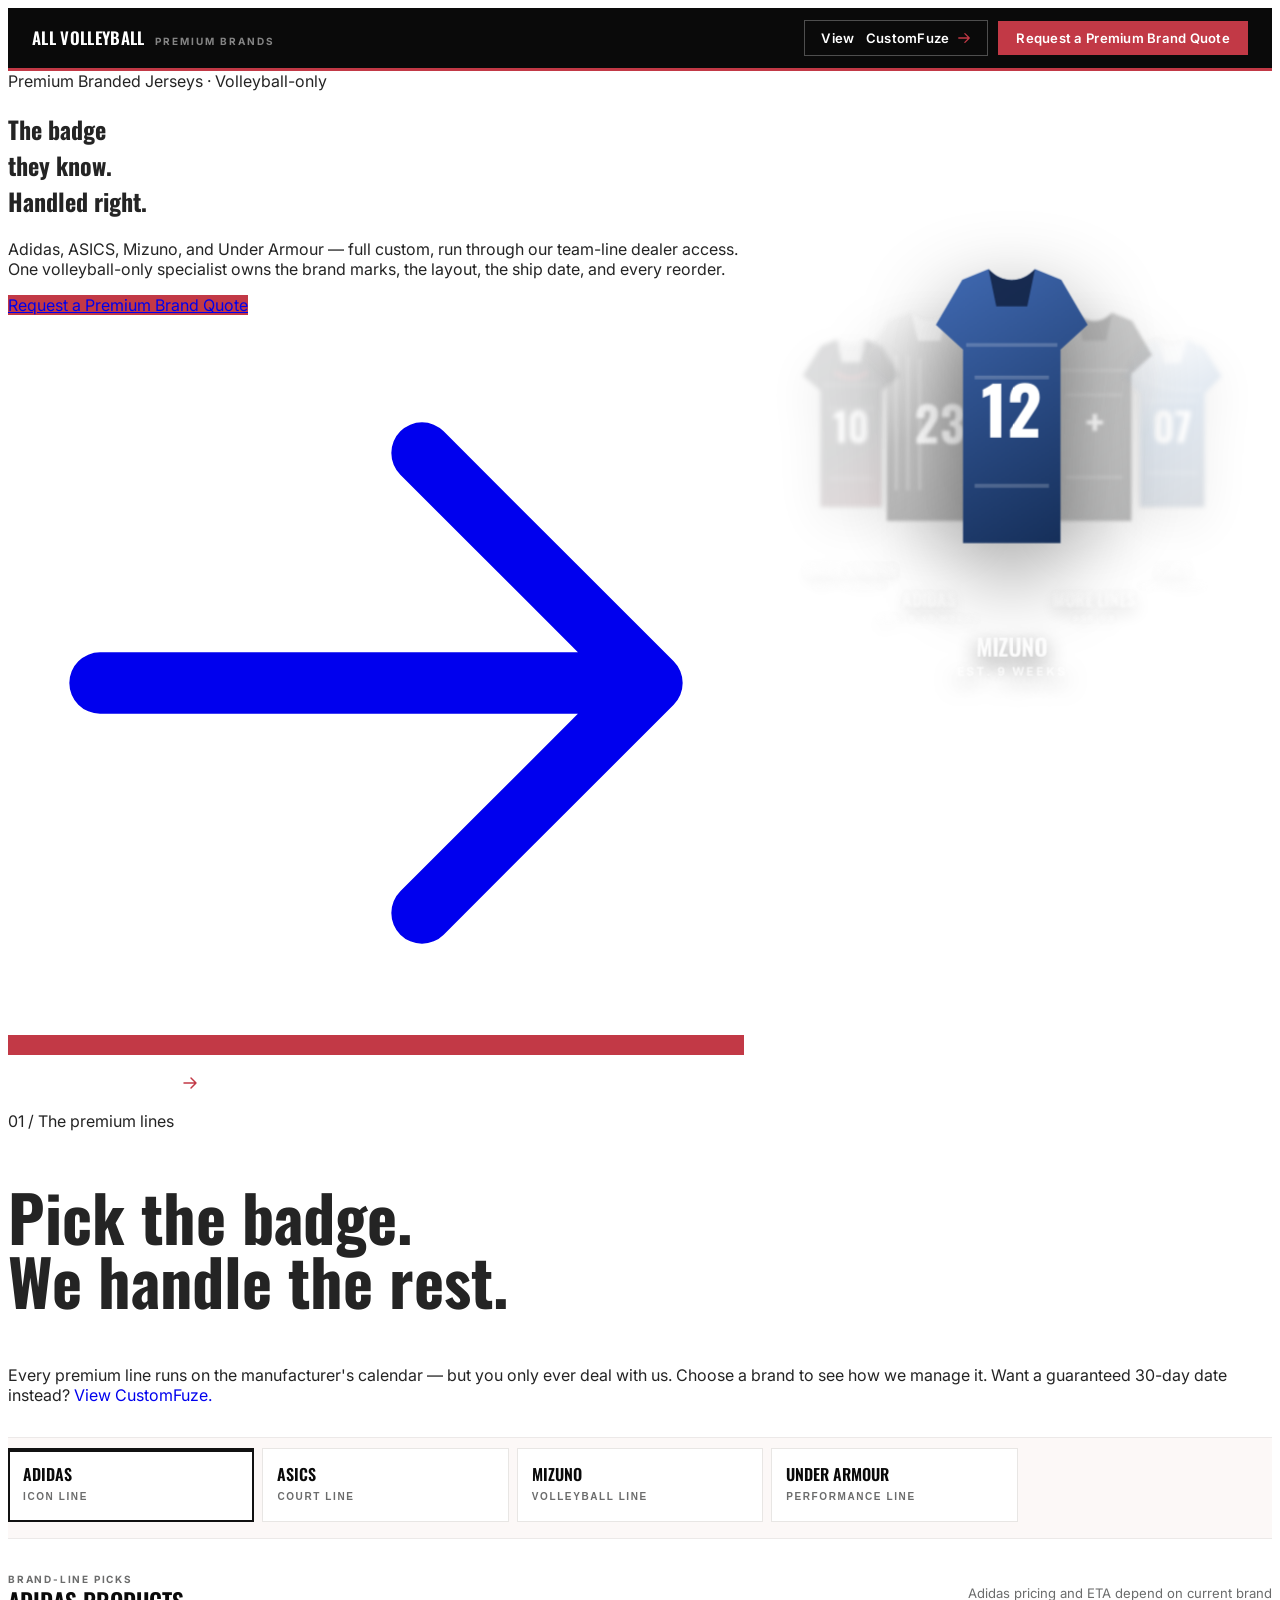
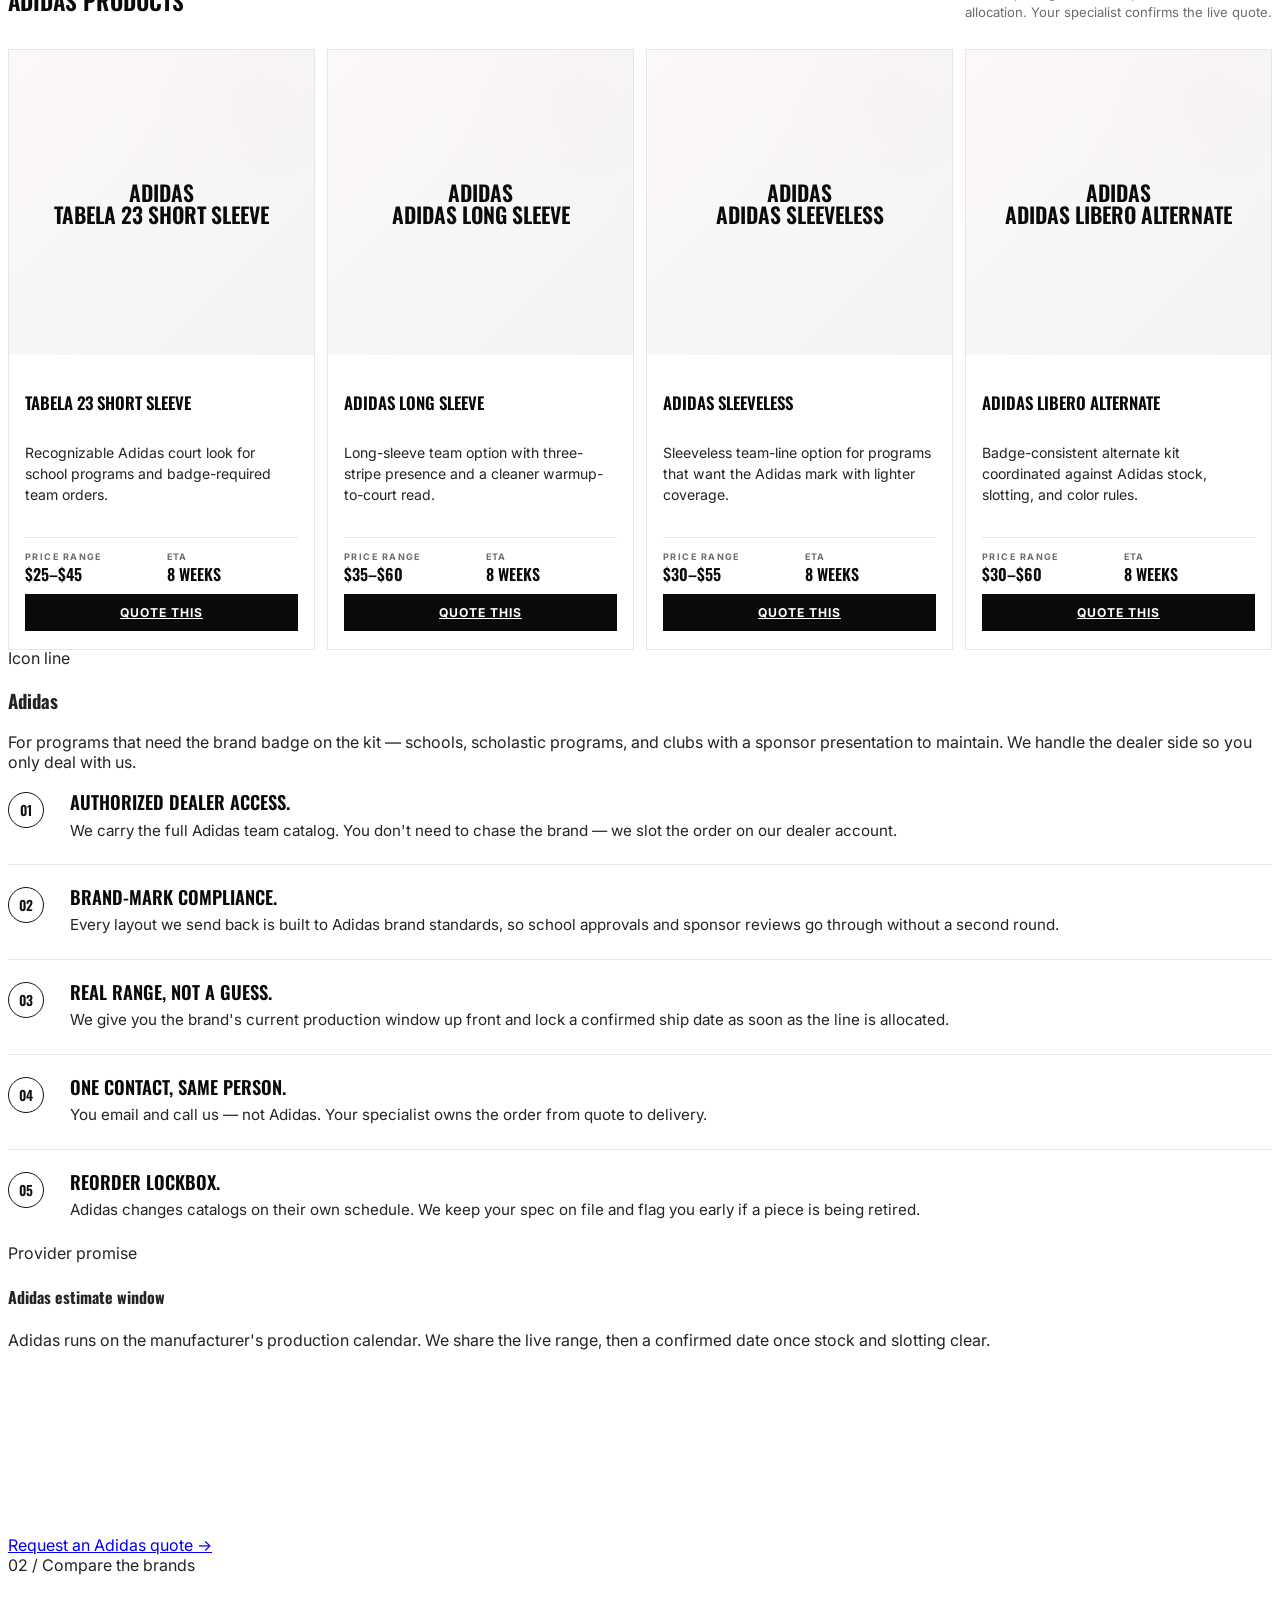
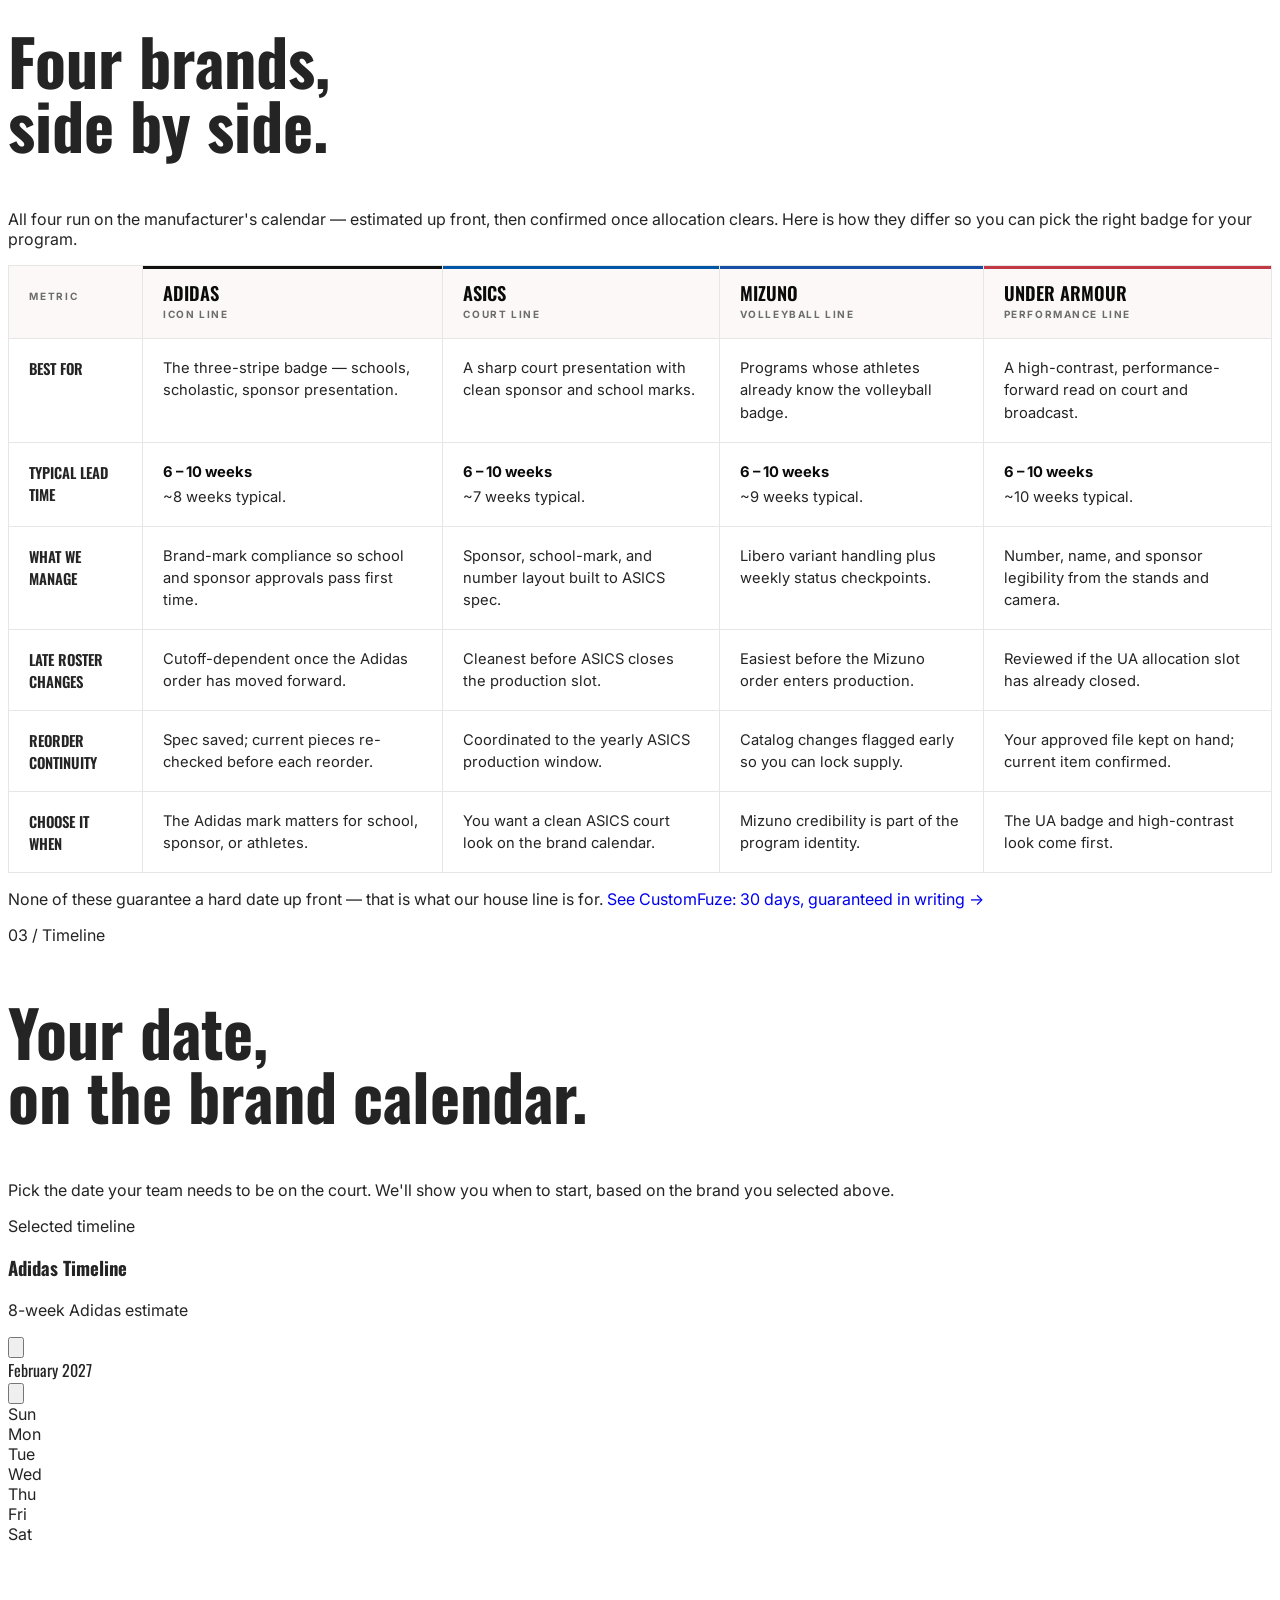
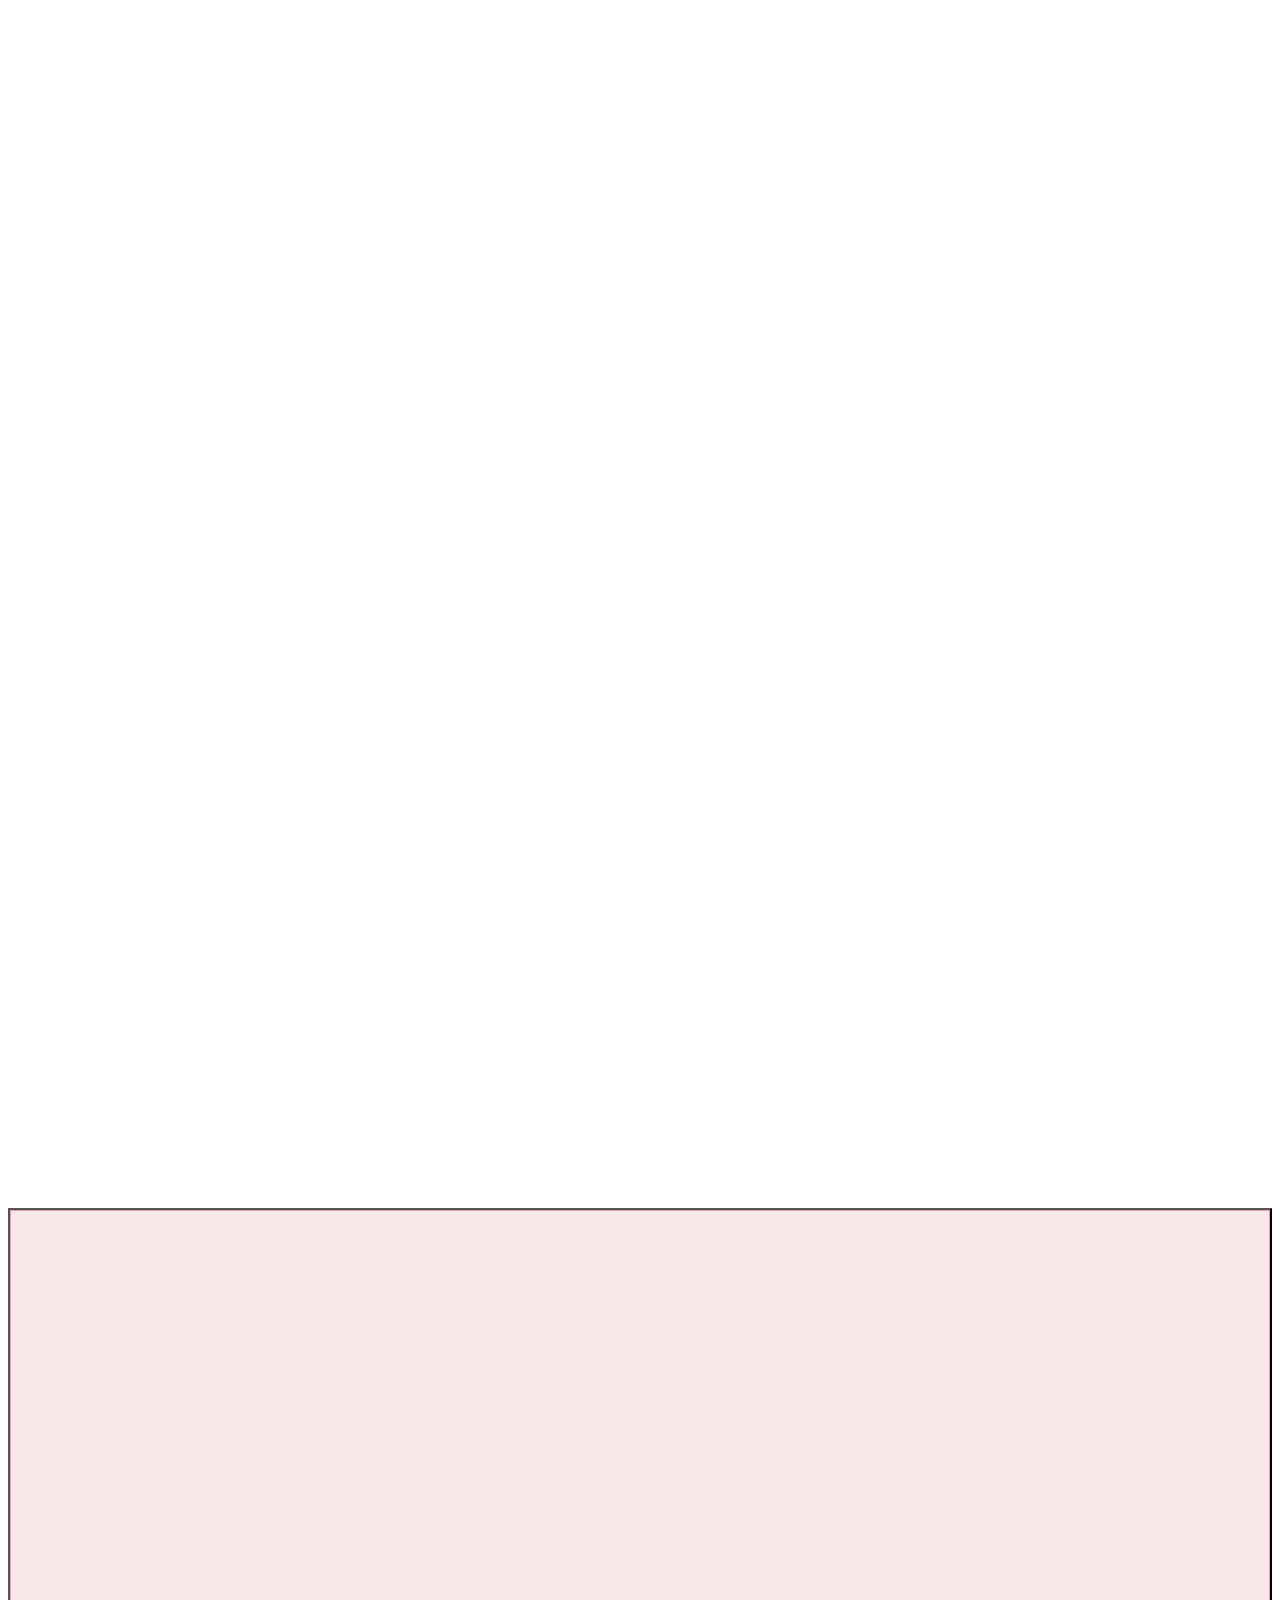
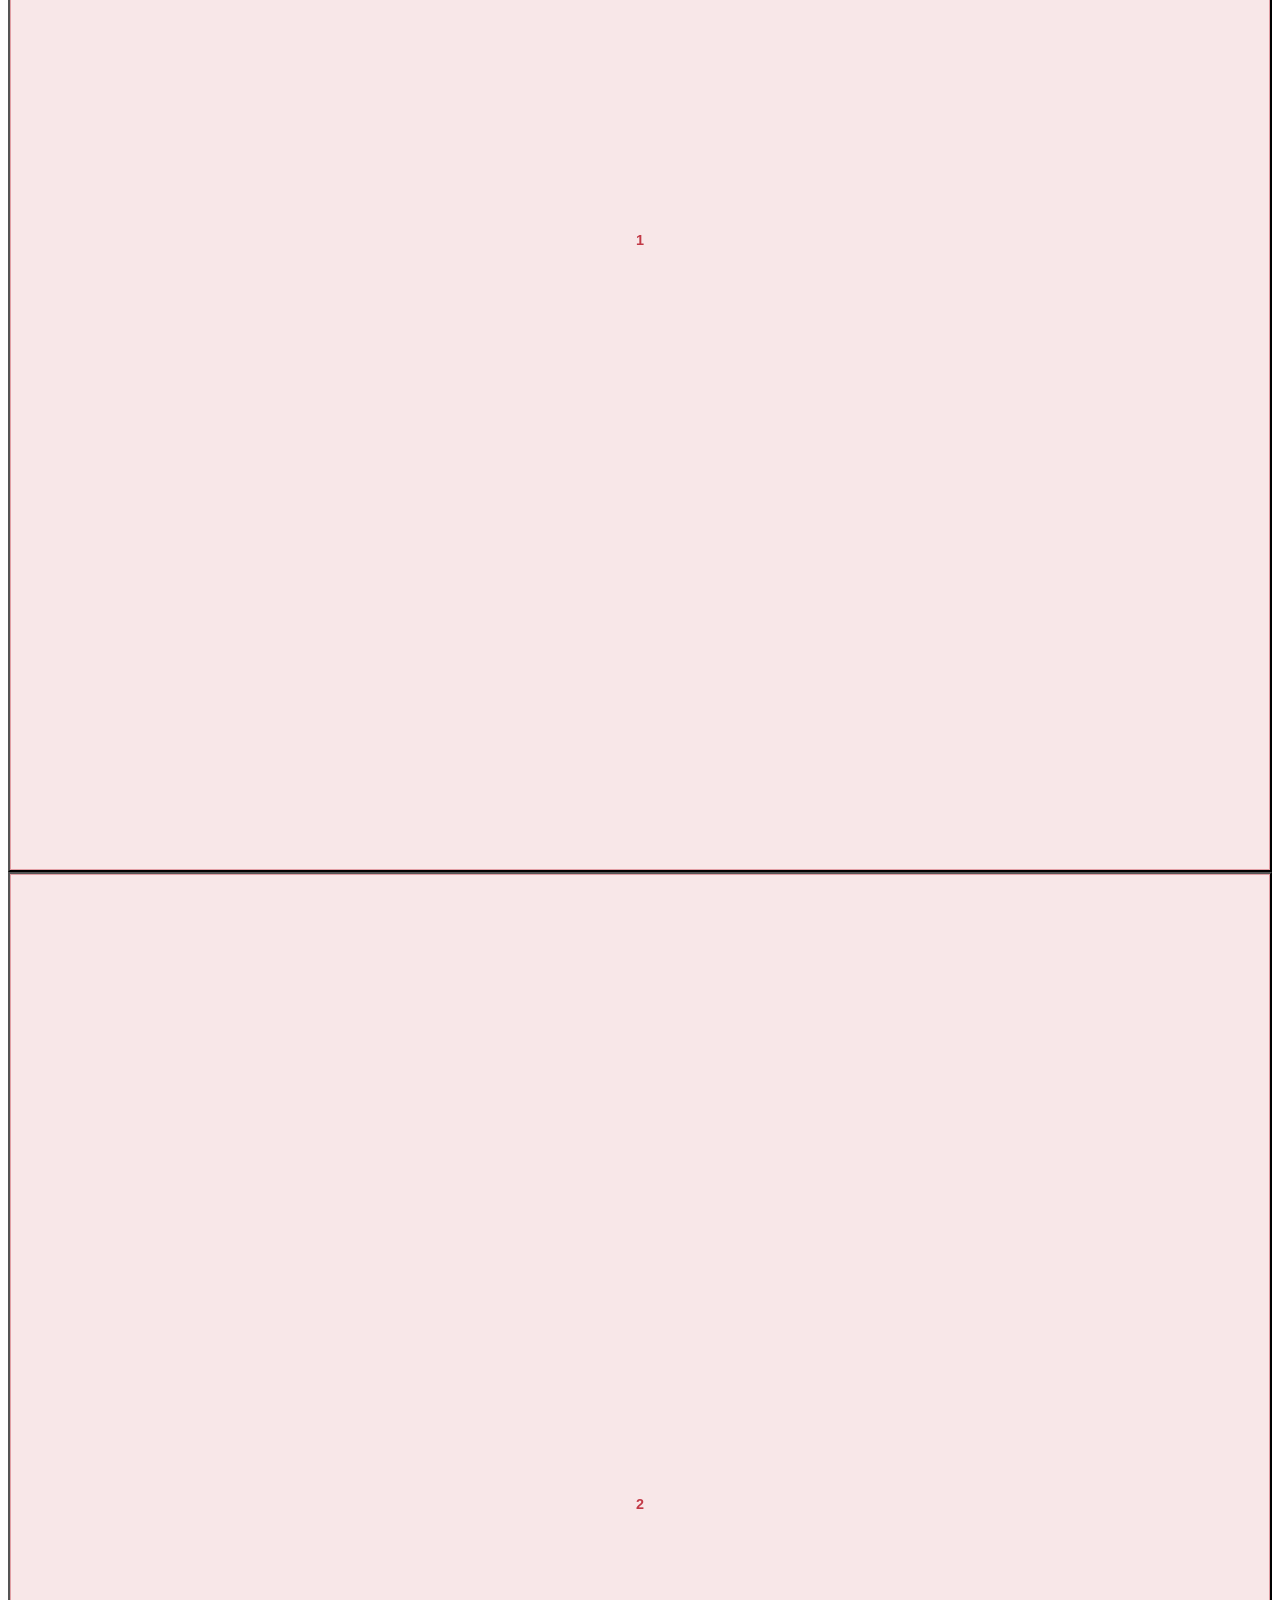
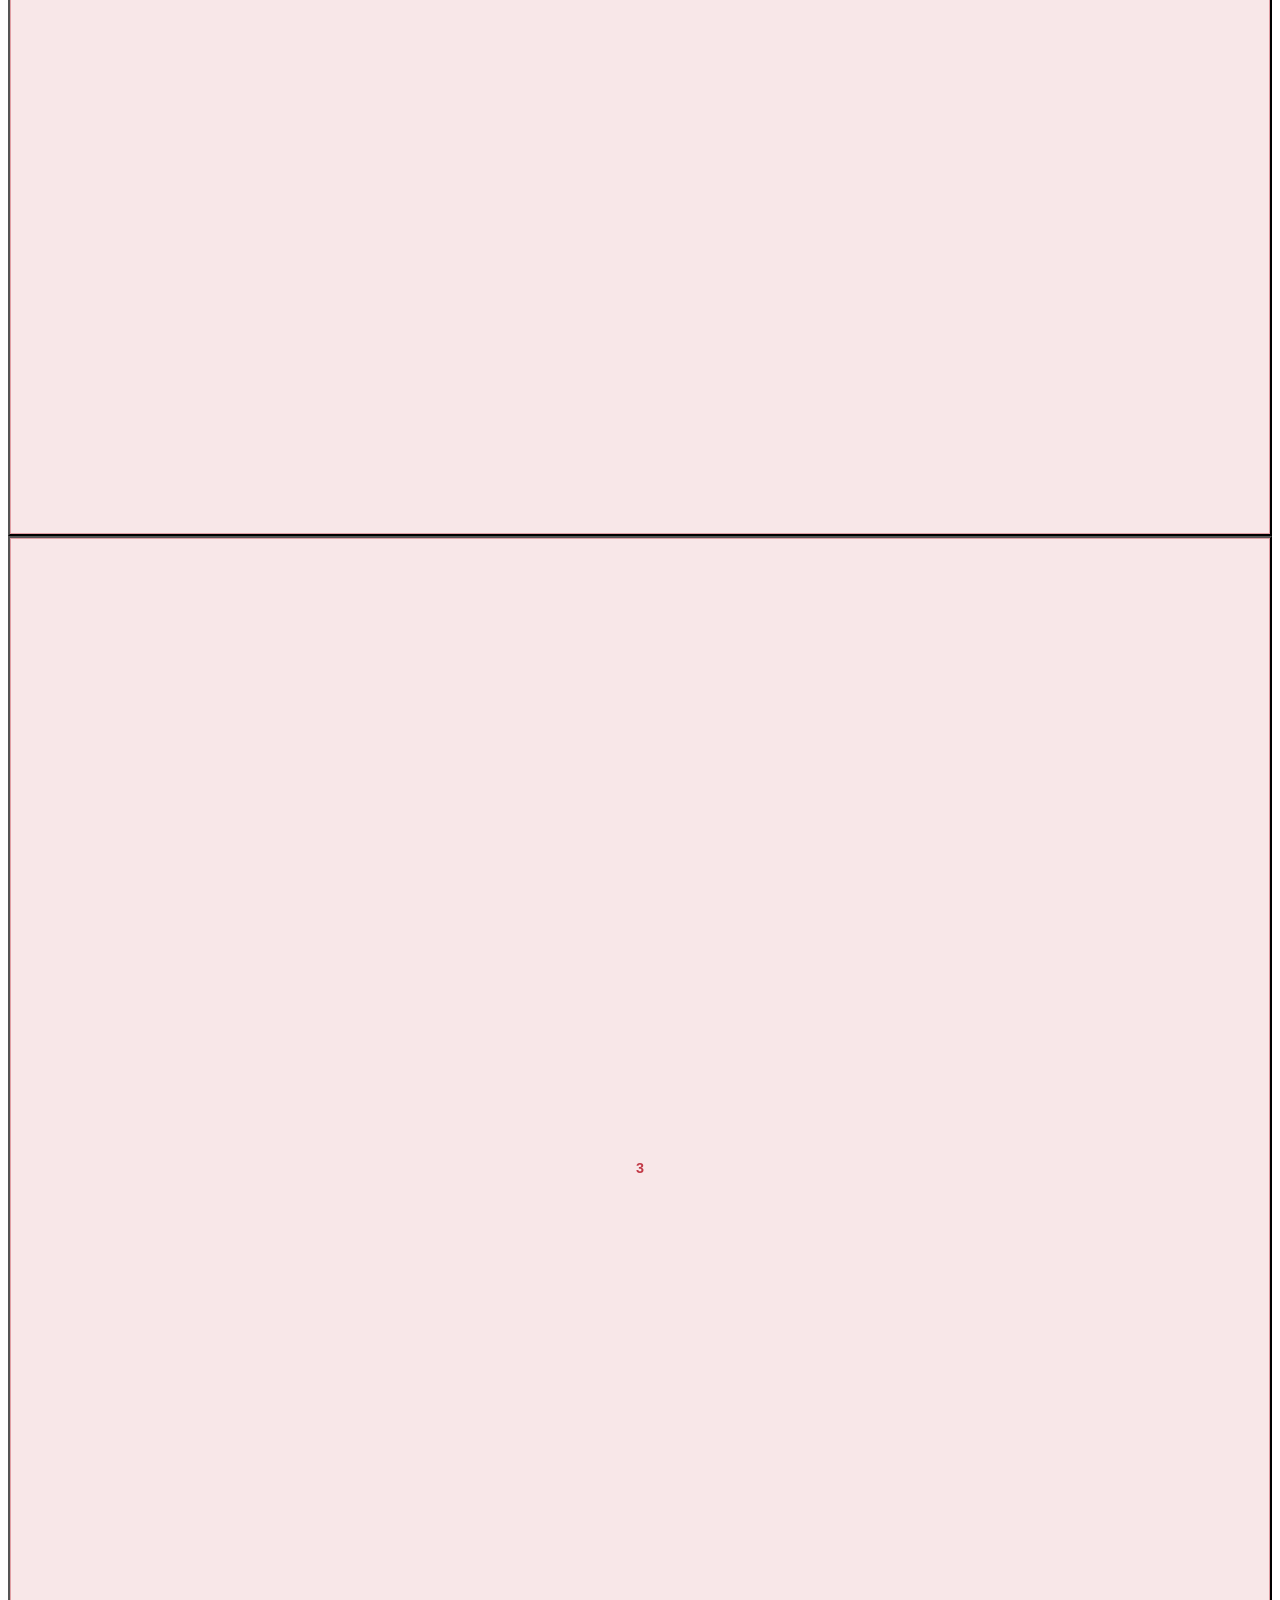
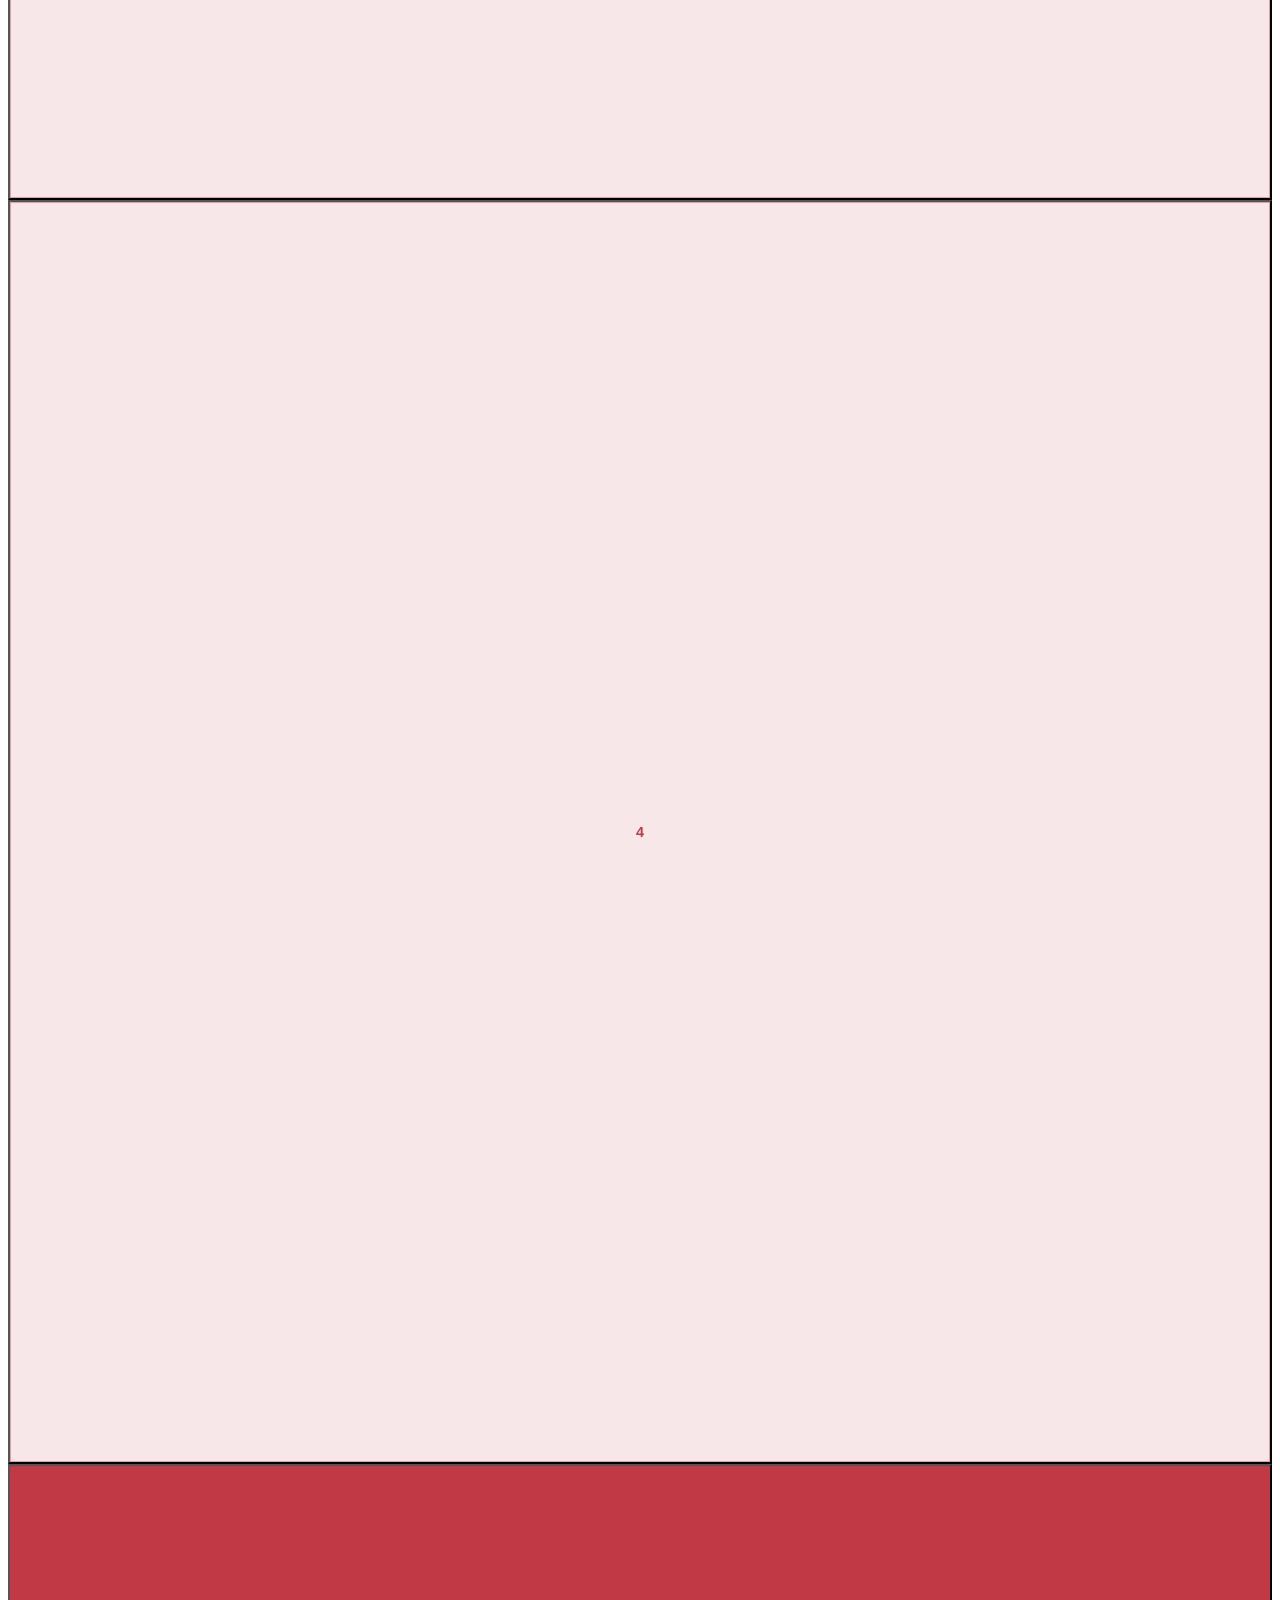
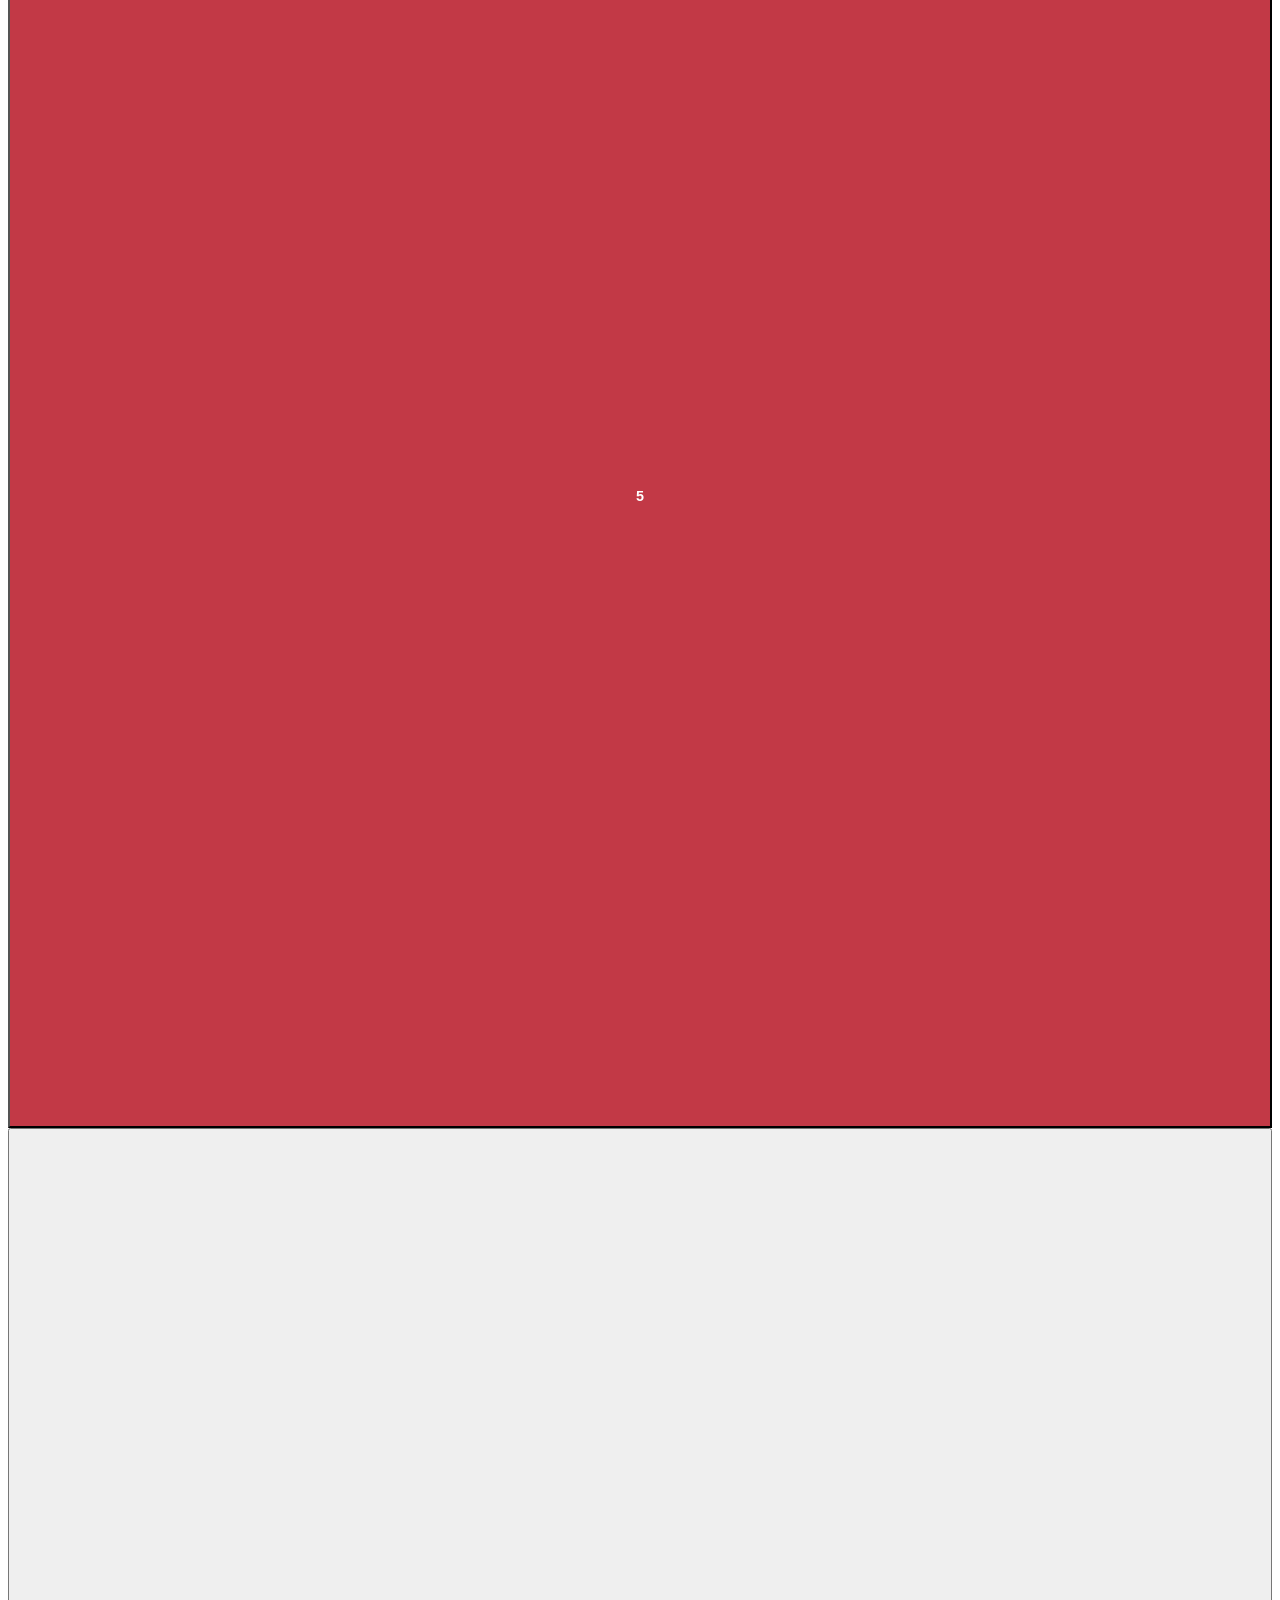
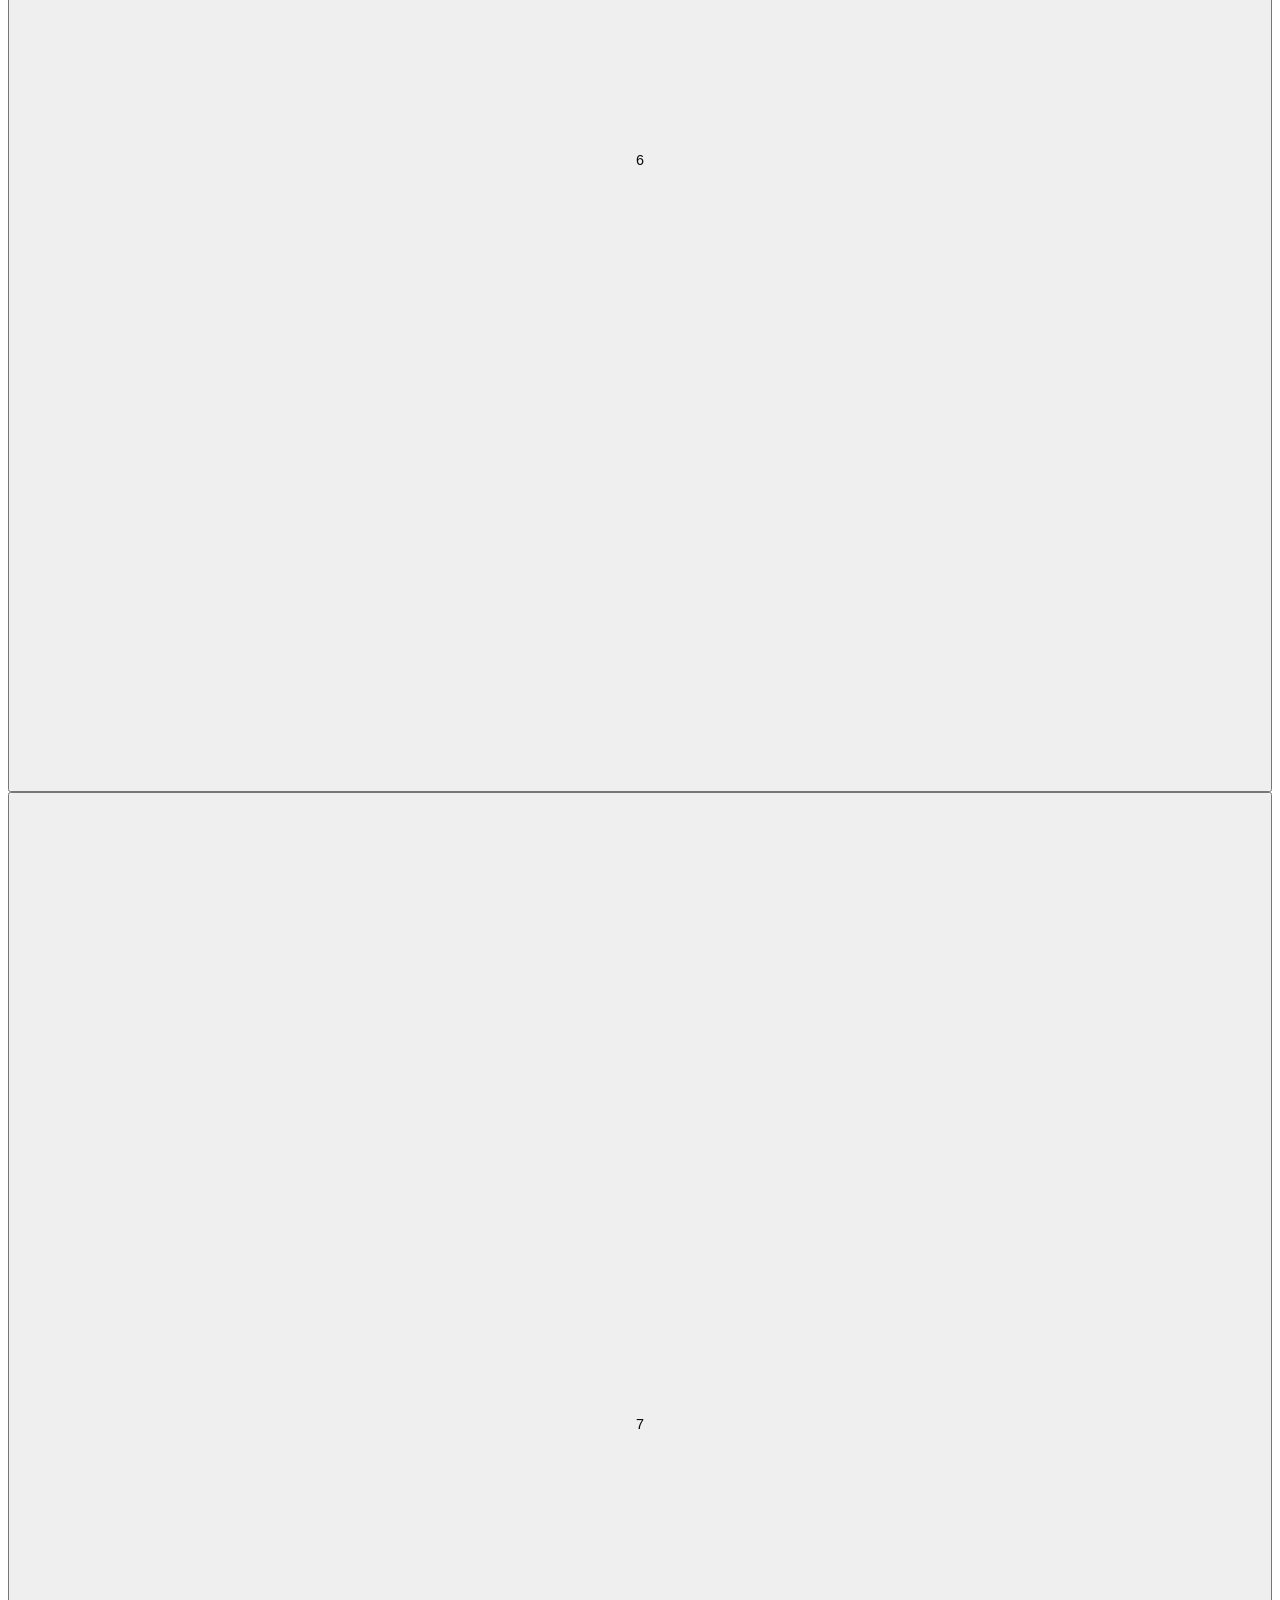
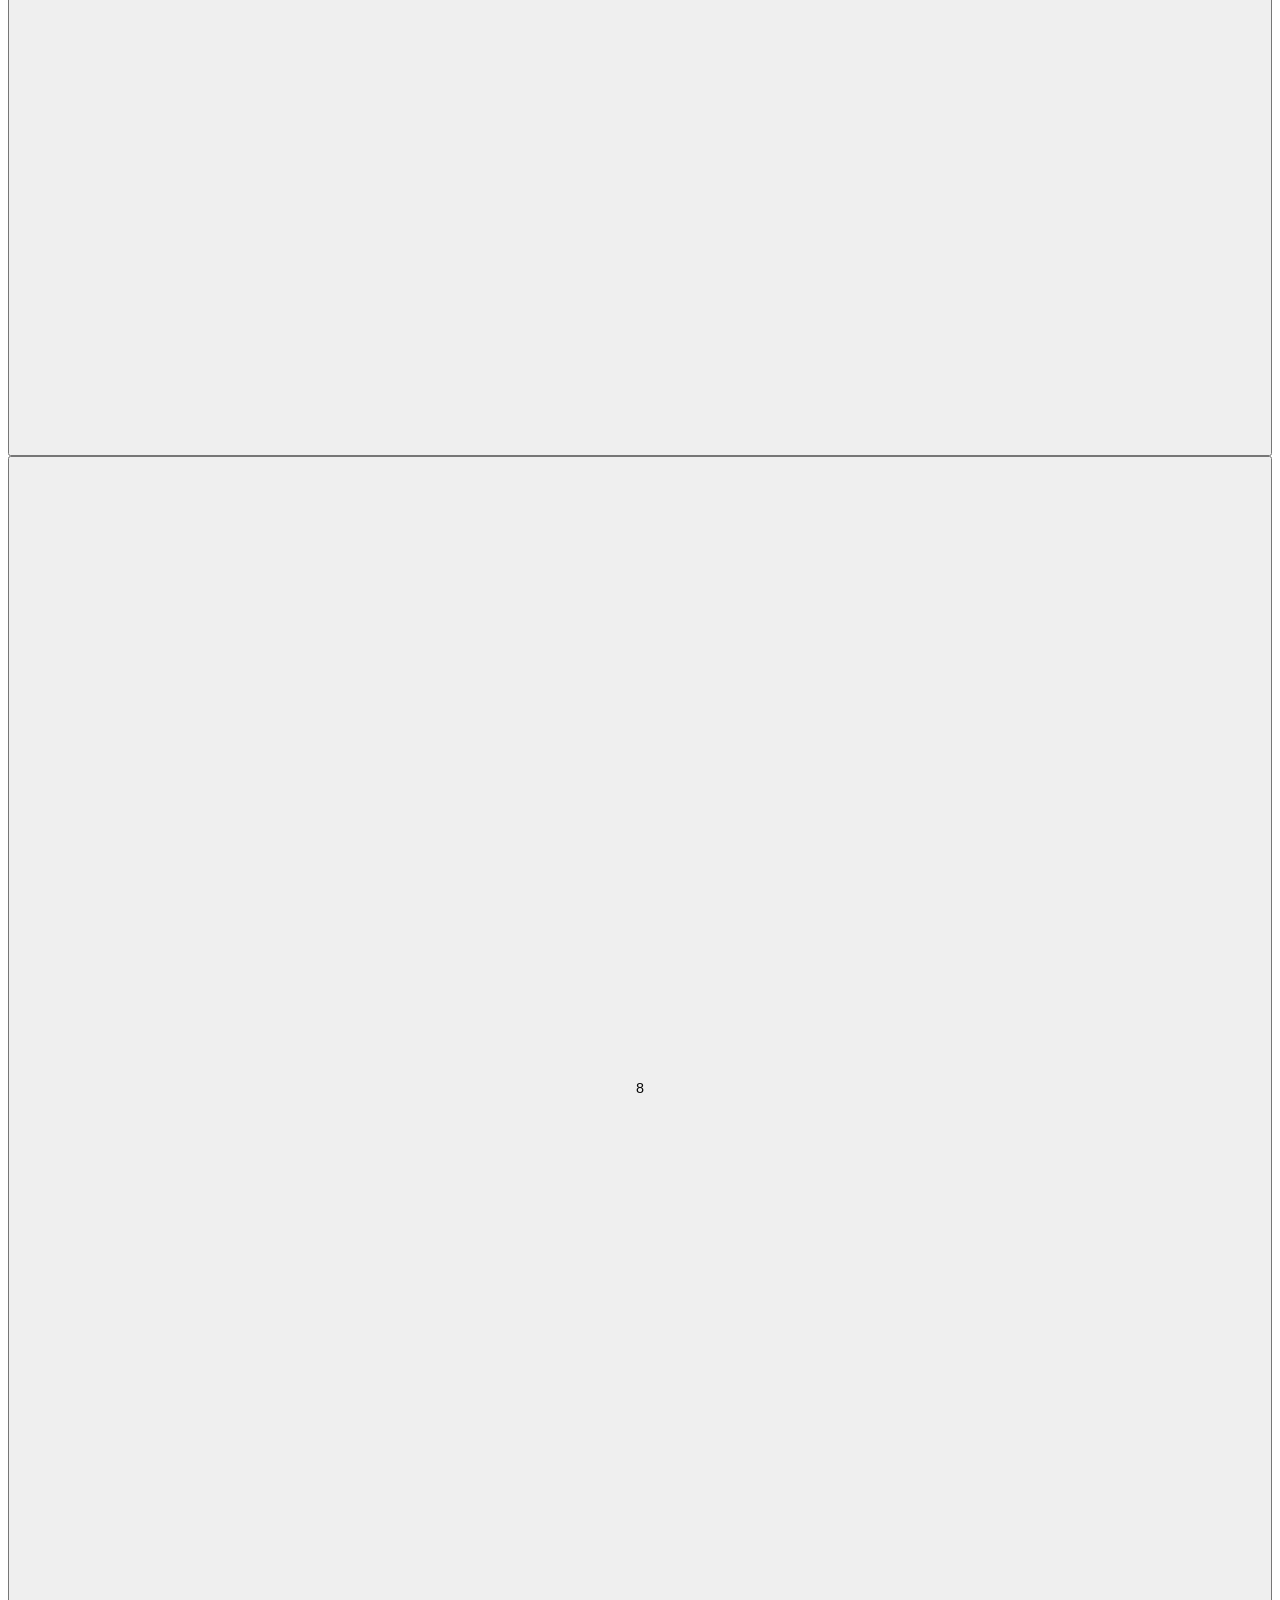
==== premium-brands.html @ 59635412 "Two-page sublimation site: CustomFuze + Premium Brands - index.html: heavy CustomFuze landing (30-da" ====
<!doctype html>
<html lang="en">
<head>
<meta charset="utf-8">
<meta name="viewport" content="width=device-width, initial-scale=1">
<title>Premium Branded Jerseys — Adidas, ASICS, Mizuno, Under Armour | All Volleyball</title>
<meta name="description" content="Full-custom Adidas, ASICS, Mizuno, and Under Armour volleyball jerseys. One volleyball-only specialist handles the dealer side, the layout, and the reorder. Compare the brands side by side.">

<!-- Google Fonts -->
<link rel="preconnect" href="https://fonts.googleapis.com">
<link rel="preconnect" href="https://fonts.gstatic.com" crossorigin>
<link href="https://fonts.googleapis.com/css2?family=Oswald:wght@400;500;600;700&family=Inter:wght@400;500;600&display=swap" rel="stylesheet">

<!-- Tailwind via the official Play CDN. Prototype only; the Shopify port should compile Tailwind from source. -->
<script src="https://cdn.tailwindcss.com"></script>
<script>
  tailwind.config = {
    theme: {
      extend: {
        colors: {
          'avb-black':    '#0A0A0A',
          'avb-body':     '#242424',
          'avb-red':      '#C23946',
          'avb-red-dark': '#A82F3B',
          'avb-offwhite': '#FCF8F7',
          'avb-grey':     '#6B6C6C',
          'avb-divider':  '#E8E6E4',
          'avb-promo':    '#F2F2F2',
        },
        fontFamily: {
          display: ['Oswald', 'sans-serif'],
          body:    ['Inter',  'sans-serif'],
        },
      },
    },
  };
</script>

<link rel="stylesheet" href="assets/styles.css">
</head>
<body class="font-body">

<!-- ====================================================================
     TOP NAV — persistent quote CTA + link to CustomFuze
     ==================================================================== -->
<header class="site-nav">
  <div class="site-nav-inner">
    <a href="index.html" class="site-nav-brand" aria-label="All Volleyball — Premium Brands">
      <span class="site-nav-brand-name">All Volleyball</span>
      <span class="site-nav-brand-tag">Premium Brands</span>
    </a>
    <nav class="site-nav-links">
      <a href="index.html" class="site-nav-switch">
        <span class="site-nav-switch-label-long">View&nbsp;</span>CustomFuze
        <svg fill="none" stroke="currentColor" stroke-width="2.2" viewBox="0 0 24 24"><path stroke-linecap="round" stroke-linejoin="round" d="M13.5 4.5 21 12m0 0-7.5 7.5M21 12H3"/></svg>
      </a>
      <a href="mailto:team@allvolleyball.com?subject=Premium%20brand%20sublimation%20quote" class="site-nav-cta">
        Request a Premium Brand Quote
      </a>
    </nav>
  </div>
</header>

<!-- ====================================================================
     SECTION 1. HERO
     ==================================================================== -->
<section class="relative w-full h-[100svh] max-h-[680px] md:h-[540px] md:max-h-none xl:h-[580px] bg-avb-black overflow-hidden hero-fade">
  <div class="absolute inset-0" style="
       background:
         radial-gradient(ellipse 75% 55% at 22% 12%, rgba(23,78,166,0.5) 0%, rgba(23,78,166,0) 60%),
         radial-gradient(ellipse 65% 50% at 82% 88%, rgba(80,16,24,0.7) 0%, rgba(80,16,24,0) 65%),
         radial-gradient(ellipse 55% 40% at 50% 50%, rgba(10,12,20,0.6) 0%, rgba(10,12,20,0) 70%),
         linear-gradient(155deg, #050608 0%, #0b1424 48%, #0A0A0A 100%);"></div>
  <div class="absolute inset-0 opacity-[0.07] mix-blend-overlay pointer-events-none" style="
       background-image: url('data:image/svg+xml;utf8,<svg xmlns=%22http://www.w3.org/2000/svg%22 width=%22220%22 height=%22220%22><filter id=%22n%22><feTurbulence type=%22fractalNoise%22 baseFrequency=%220.9%22 numOctaves=%222%22 stitchTiles=%22stitch%22/><feColorMatrix values=%220 0 0 0 0  0 0 0 0 0  0 0 0 0 0  0 0 0 0.6 0%22/></filter><rect width=%22100%25%22 height=%22100%25%22 filter=%22url(%23n)%22/></svg>');"></div>
  <div class="absolute inset-0 bg-gradient-to-t from-black/80 via-black/25 to-black/10"></div>

  <div class="hero-shell relative h-full max-w-[1440px] mx-auto px-6 lg:px-12 flex flex-col justify-center py-10 md:py-12">
    <div class="hero-copy max-w-3xl">
      <div class="text-[0.7rem] uppercase tracking-[0.3em] text-avb-red font-semibold mb-4 md:mb-5">Premium Branded Jerseys · Volleyball-only</div>
      <h1 class="font-display font-semibold text-white uppercase leading-[0.95] display-tight text-[2.2rem] sm:text-[2.8rem] md:text-[3.6rem] lg:text-[4.4rem]">
        The badge<br>they know.<br>Handled right.
      </h1>
      <p class="mt-5 text-white/85 text-[1rem] md:text-[1.15rem] max-w-xl leading-relaxed">
        Adidas, ASICS, Mizuno, and Under Armour — full custom, run through our team-line dealer access. One volleyball-only specialist owns the brand marks, the layout, the ship date, and every reorder.
      </p>
      <div class="hero-actions mt-7 flex flex-col sm:flex-row gap-3">
        <a href="mailto:team@allvolleyball.com?subject=Premium%20brand%20sublimation%20quote" class="group inline-flex items-center justify-center gap-2 btn-red text-white font-medium px-6 py-3.5 text-[1rem]">
          Request a Premium Brand Quote
          <svg class="w-4 h-4 transition-transform group-hover:translate-x-0.5" fill="none" stroke="currentColor" stroke-width="2" viewBox="0 0 24 24"><path stroke-linecap="round" stroke-linejoin="round" d="M13.5 4.5 21 12m0 0-7.5 7.5M21 12H3"/></svg>
        </a>
        <a href="index.html" class="hero-cta-secondary">
          View CustomFuze
          <svg fill="none" stroke="currentColor" stroke-width="2.2" viewBox="0 0 24 24"><path stroke-linecap="round" stroke-linejoin="round" d="M13.5 4.5 21 12m0 0-7.5 7.5M21 12H3"/></svg>
        </a>
      </div>
    </div>

    <!-- Premium brand jersey carousel -->
    <div class="hero-jersey-slider" id="hero-jersey-slider" role="img" aria-label="Premium brand jersey preview carousel" tabindex="0">
      <div class="hero-jersey-stage">
        <figure class="hero-jersey-slide" data-slot="-2">
          <svg class="hero-jersey-placeholder" viewBox="0 0 320 430" aria-hidden="true" focusable="false">
            <defs>
              <linearGradient id="pb-asics" x1="58" y1="38" x2="262" y2="388" gradientUnits="userSpaceOnUse">
                <stop offset="0" stop-color="#f4f8ff"/><stop offset=".44" stop-color="#2f6eb3"/><stop offset="1" stop-color="#102b50"/>
              </linearGradient>
            </defs>
            <path d="M94 36 130 20c17 18 43 18 60 0l36 16 38 62-36 36v240H92V134L56 98 94 36Z" fill="url(#pb-asics)"/>
            <path d="M130 20c17 18 43 18 60 0l-12 50h-36L130 20Z" fill="#fff" opacity=".82"/>
            <path d="M96 100c34 22 75 31 128 26M106 150h108M106 302h108" stroke="#fff" stroke-width="5" opacity=".26" fill="none"/>
            <text x="160" y="238" text-anchor="middle" font-family="Oswald, Arial, sans-serif" font-size="84" font-weight="700" fill="#fff">07</text>
          </svg>
          <figcaption class="hero-jersey-caption"><span class="hero-jersey-title">ASICS</span><span class="hero-jersey-desc">Est. 7 Weeks</span></figcaption>
        </figure>
        <figure class="hero-jersey-slide" data-slot="-1">
          <svg class="hero-jersey-placeholder" viewBox="0 0 320 430" aria-hidden="true" focusable="false">
            <defs>
              <linearGradient id="pb-ua" x1="58" y1="40" x2="264" y2="390" gradientUnits="userSpaceOnUse">
                <stop offset="0" stop-color="#31353b"/><stop offset=".55" stop-color="#16191d"/><stop offset="1" stop-color="#67131e"/>
              </linearGradient>
            </defs>
            <path d="M96 34 130 20c17 19 43 19 60 0l34 14 38 62-37 32v246H95V128L58 96 96 34Z" fill="url(#pb-ua)"/>
            <path d="M130 20c17 19 43 19 60 0l-10 48h-40L130 20Z" fill="#fff" opacity=".78"/>
            <path d="M100 116h120M112 166h96M112 314h96" stroke="#fff" stroke-width="5" opacity=".2"/>
            <path d="M126 88c18 18 50 18 68 0" stroke="#c23946" stroke-width="8" opacity=".7" fill="none"/>
            <text x="160" y="238" text-anchor="middle" font-family="Oswald, Arial, sans-serif" font-size="84" font-weight="700" fill="#fff">10</text>
          </svg>
          <figcaption class="hero-jersey-caption"><span class="hero-jersey-title">Under Armour</span><span class="hero-jersey-desc">Est. 10 Weeks</span></figcaption>
        </figure>
        <figure class="hero-jersey-slide" data-slot="0">
          <svg class="hero-jersey-placeholder" viewBox="0 0 320 430" aria-hidden="true" focusable="false">
            <defs>
              <linearGradient id="pb-adidas" x1="48" y1="34" x2="272" y2="390" gradientUnits="userSpaceOnUse">
                <stop offset="0" stop-color="#f3f3f3"/><stop offset=".5" stop-color="#4a4a4a"/><stop offset="1" stop-color="#111"/>
              </linearGradient>
            </defs>
            <path d="M92 34 130 20c17 18 43 18 60 0l38 14 44 64-40 40v236H88V138L48 98 92 34Z" fill="url(#pb-adidas)"/>
            <path d="M130 20c17 18 43 18 60 0l-11 48h-38L130 20Z" fill="#fff" opacity=".84"/>
            <path d="M104 92v230M124 94v228M144 98v224" stroke="#fff" stroke-width="6" opacity=".25"/>
            <text x="178" y="242" text-anchor="middle" font-family="Oswald, Arial, sans-serif" font-size="82" font-weight="700" fill="#fff">23</text>
          </svg>
          <figcaption class="hero-jersey-caption"><span class="hero-jersey-title">Adidas</span><span class="hero-jersey-desc">Est. 6–10 Weeks</span></figcaption>
        </figure>
        <figure class="hero-jersey-slide" data-slot="1">
          <svg class="hero-jersey-placeholder" viewBox="0 0 320 430" aria-hidden="true" focusable="false">
            <defs>
              <linearGradient id="pb-mizuno" x1="58" y1="40" x2="264" y2="390" gradientUnits="userSpaceOnUse">
                <stop offset="0" stop-color="#3f68b0"/><stop offset="1" stop-color="#122a52"/>
              </linearGradient>
            </defs>
            <path d="M96 34 130 20c17 19 43 19 60 0l34 14 34 58-35 32v250H97V124L62 92 96 34Z" fill="url(#pb-mizuno)"/>
            <path d="M130 20c17 19 43 19 60 0l-10 48h-40L130 20Z" fill="#0b1731" opacity=".72"/>
            <path d="M101 118h118M112 160h96M112 300h96" stroke="#fff" stroke-width="5" opacity=".2"/>
            <text x="160" y="238" text-anchor="middle" font-family="Oswald, Arial, sans-serif" font-size="86" font-weight="700" fill="#fff">12</text>
          </svg>
          <figcaption class="hero-jersey-caption"><span class="hero-jersey-title">Mizuno</span><span class="hero-jersey-desc">Est. 9 Weeks</span></figcaption>
        </figure>
        <figure class="hero-jersey-slide" data-slot="2">
          <svg class="hero-jersey-placeholder" viewBox="0 0 320 430" aria-hidden="true" focusable="false">
            <defs>
              <linearGradient id="pb-more" x1="58" y1="40" x2="264" y2="390" gradientUnits="userSpaceOnUse">
                <stop offset="0" stop-color="#6b6c6c"/><stop offset="1" stop-color="#2a2b2b"/>
              </linearGradient>
            </defs>
            <path d="M96 34 130 20c17 19 43 19 60 0l34 14 34 58-35 32v250H97V124L62 92 96 34Z" fill="url(#pb-more)"/>
            <path d="M130 20c17 19 43 19 60 0l-10 48h-40L130 20Z" fill="#171818" opacity=".72"/>
            <path d="M101 118h118M112 160h96M112 300h96" stroke="#fff" stroke-width="5" opacity=".18"/>
            <text x="160" y="236" text-anchor="middle" font-family="Oswald, Arial, sans-serif" font-size="70" font-weight="700" fill="#fff">+</text>
          </svg>
          <figcaption class="hero-jersey-caption"><span class="hero-jersey-title">More Lines</span><span class="hero-jersey-desc">Ask Us</span></figcaption>
        </figure>
      </div>
    </div>
  </div>
</section>


<!-- ====================================================================
     SECTION 1. BUILD DETAILS — brand-tabbed (Adidas / ASICS / Mizuno / UA)
     ==================================================================== -->
<section id="build" class="bg-avb-offwhite py-24 md:py-32 px-6 lg:px-12">
  <div class="max-w-[1280px] mx-auto">

    <div class="mb-12 lg:mb-16">
      <div class="text-[11px] uppercase tracking-[0.25em] text-avb-grey font-semibold mb-4 reveal">01 / The premium lines</div>
      <h2 class="font-display font-semibold text-avb-black uppercase reveal display-tight"
          style="font-size: clamp(2.25rem, 5.5vw, 4rem); line-height: 1;">
        Pick the badge.<br>We handle the rest.
      </h2>
      <p class="mt-5 text-avb-grey text-base md:text-lg max-w-xl reveal">
        Every premium line runs on the manufacturer's calendar — but you only ever deal with us. Choose a brand to see how we manage it. Want a guaranteed 30-day date instead?
        <a href="index.html" class="link-inline text-avb-black font-medium">View CustomFuze.</a>
      </p>

      <div id="brand-tabs-sentinel" aria-hidden="true"></div>
      <div id="brand-tabs-shell" class="brand-tabs-shell reveal">
        <div class="brand-tabs-inner">
          <div id="build-brand-tabs" class="build-brand-tabs no-scrollbar" role="tablist" aria-label="Choose a premium brand"></div>
        </div>
      </div>
      <div id="brand-tabs-placeholder" class="brand-tabs-placeholder" aria-hidden="true"></div>

      <div class="brand-products reveal" aria-label="Selected brand products">
        <div class="brand-products-head">
          <div>
            <div class="brand-products-kicker" id="brand-products-kicker">Brand-line picks</div>
            <h3 class="brand-products-title" id="brand-products-title">Products</h3>
          </div>
          <p class="brand-products-note" id="brand-products-note">
            Brand pricing and ETA depend on current allocation. Your specialist confirms the live quote.
          </p>
        </div>
        <div id="brand-product-grid" class="brand-product-grid"></div>
      </div>
    </div>

    <div class="grid lg:grid-cols-[minmax(0,1fr)_360px] gap-8 lg:gap-12 items-stretch">
      <!-- Main details panel -->
      <div class="bg-white border border-avb-divider p-8 md:p-10">
        <div class="text-[11px] uppercase tracking-[0.22em] text-avb-grey font-semibold mb-2" id="build-brand-kicker">Icon line</div>
        <h3 id="build-brand-name" class="font-display font-semibold text-avb-black uppercase text-3xl md:text-4xl mb-4">Adidas</h3>
        <p id="build-brand-copy" class="text-avb-body leading-relaxed max-w-2xl mb-8 text-base md:text-lg"></p>
        <div id="build-details"></div>
      </div>

      <!-- Side panel: brand-level guarantees + CTA -->
      <aside class="bg-avb-black text-white p-8 md:p-10 flex flex-col">
        <div class="text-[11px] uppercase tracking-[0.22em] text-avb-red font-semibold mb-3">Provider promise</div>
        <h4 class="font-display font-semibold uppercase text-2xl mb-4 leading-tight" id="build-side-title">Estimate window</h4>
        <p class="text-white/85 leading-relaxed text-base mb-6" id="build-side-copy"></p>
        <div class="space-y-0 pt-4 border-t border-white/15" id="build-side-proofs"></div>
        <a id="build-side-cta" href="mailto:team@allvolleyball.com?subject=Premium%20brand%20sublimation%20quote" class="mt-auto pt-10 inline-flex items-center gap-2 text-avb-red font-semibold text-xs uppercase tracking-[0.18em] hover:text-white transition-colors">
          Request a quote →
        </a>
      </aside>
    </div>
  </div>
</section>


<!-- ====================================================================
     SECTION 2. HOW THE BRANDS COMPARE — multi-brand matrix
     ==================================================================== -->
<section id="compare" class="bg-white py-24 md:py-32 px-6 lg:px-12">
  <div class="max-w-[1280px] mx-auto">
    <div class="mb-12 lg:mb-16">
      <div class="text-[11px] uppercase tracking-[0.25em] text-avb-grey font-semibold mb-4 reveal">02 / Compare the brands</div>
      <h2 class="font-display font-semibold text-avb-black uppercase reveal display-tight"
          style="font-size: clamp(2.25rem, 5.5vw, 4rem); line-height: 1;">
        Four brands,<br>side by side.
      </h2>
      <p class="mt-5 text-avb-grey text-base md:text-lg max-w-2xl reveal">
        All four run on the manufacturer's calendar — estimated up front, then confirmed once allocation clears. Here is how they differ so you can pick the right badge for your program.
      </p>
    </div>

    <div class="brand-matrix reveal" aria-label="Premium brand comparison">
      <table>
        <thead>
          <tr>
            <th scope="col"><span class="brand-matrix-metric-head">Metric</span></th>
            <th scope="col" data-brand style="--col-accent:#111111"><span class="brand-matrix-brand">Adidas</span><span class="brand-matrix-brand-sub">Icon line</span></th>
            <th scope="col" data-brand style="--col-accent:#0057A8"><span class="brand-matrix-brand">ASICS</span><span class="brand-matrix-brand-sub">Court line</span></th>
            <th scope="col" data-brand style="--col-accent:#174EA6"><span class="brand-matrix-brand">Mizuno</span><span class="brand-matrix-brand-sub">Volleyball line</span></th>
            <th scope="col" data-brand style="--col-accent:#C23946"><span class="brand-matrix-brand">Under Armour</span><span class="brand-matrix-brand-sub">Performance line</span></th>
          </tr>
        </thead>
        <tbody>
          <tr>
            <td class="brand-matrix-metric">Best for</td>
            <td>The three-stripe badge — schools, scholastic, sponsor presentation.</td>
            <td>A sharp court presentation with clean sponsor and school marks.</td>
            <td>Programs whose athletes already know the volleyball badge.</td>
            <td>A high-contrast, performance-forward read on court and broadcast.</td>
          </tr>
          <tr>
            <td class="brand-matrix-metric">Typical lead time</td>
            <td><strong>6 – 10 weeks</strong>~8 weeks typical.</td>
            <td><strong>6 – 10 weeks</strong>~7 weeks typical.</td>
            <td><strong>6 – 10 weeks</strong>~9 weeks typical.</td>
            <td><strong>6 – 10 weeks</strong>~10 weeks typical.</td>
          </tr>
          <tr>
            <td class="brand-matrix-metric">What we manage</td>
            <td>Brand-mark compliance so school and sponsor approvals pass first time.</td>
            <td>Sponsor, school-mark, and number layout built to ASICS spec.</td>
            <td>Libero variant handling plus weekly status checkpoints.</td>
            <td>Number, name, and sponsor legibility from the stands and camera.</td>
          </tr>
          <tr>
            <td class="brand-matrix-metric">Late roster changes</td>
            <td>Cutoff-dependent once the Adidas order has moved forward.</td>
            <td>Cleanest before ASICS closes the production slot.</td>
            <td>Easiest before the Mizuno order enters production.</td>
            <td>Reviewed if the UA allocation slot has already closed.</td>
          </tr>
          <tr>
            <td class="brand-matrix-metric">Reorder continuity</td>
            <td>Spec saved; current pieces re-checked before each reorder.</td>
            <td>Coordinated to the yearly ASICS production window.</td>
            <td>Catalog changes flagged early so you can lock supply.</td>
            <td>Your approved file kept on hand; current item confirmed.</td>
          </tr>
          <tr>
            <td class="brand-matrix-metric">Choose it when</td>
            <td>The Adidas mark matters for school, sponsor, or athletes.</td>
            <td>You want a clean ASICS court look on the brand calendar.</td>
            <td>Mizuno credibility is part of the program identity.</td>
            <td>The UA badge and high-contrast look come first.</td>
          </tr>
        </tbody>
      </table>
    </div>

    <p class="mt-6 text-sm text-avb-grey reveal">
      None of these guarantee a hard date up front — that is what our house line is for.
      <a href="index.html" class="link-inline text-avb-black font-medium">See CustomFuze: 30 days, guaranteed in writing →</a>
    </p>
  </div>
</section>


<!-- ====================================================================
     SECTION 3. TIMELINE PICKER — per brand
     ==================================================================== -->
<section id="timeline" class="bg-avb-offwhite py-24 md:py-32 px-6 lg:px-12">
  <div class="max-w-[1280px] mx-auto">

    <div class="mb-12 lg:mb-16">
      <div class="text-[11px] uppercase tracking-[0.25em] text-avb-grey font-semibold mb-4 reveal">03 / Timeline</div>
      <h2 class="font-display font-semibold text-avb-black uppercase reveal display-tight"
          style="font-size: clamp(2.25rem, 5.5vw, 4rem); line-height: 1;">
        Your date,<br>on the brand calendar.
      </h2>
      <p class="mt-5 text-avb-grey text-base md:text-lg max-w-xl reveal">
        Pick the date your team needs to be on the court. We'll show you when to start, based on the brand you selected above.
      </p>
    </div>

    <div class="grid lg:grid-cols-2 gap-10 lg:gap-16 items-stretch">

      <div class="flex flex-col">
        <div class="bg-white border border-avb-divider p-6 md:p-8 h-full w-full">
          <div class="mb-7">
            <div class="text-[11px] uppercase tracking-[0.22em] text-avb-grey font-semibold mb-2">Selected timeline</div>
            <h3 id="cal-timeline-title" class="font-display font-semibold text-avb-black uppercase leading-none text-2xl md:text-3xl">Adidas Timeline</h3>
            <p id="cal-timeline-subtitle" class="mt-2 text-sm text-avb-grey leading-relaxed">8-week Adidas estimate</p>
          </div>
          <div class="flex items-center justify-between mb-6">
            <button id="cal-prev" class="text-avb-black hover:text-avb-red transition-colors p-1 disabled:text-avb-grey/40 disabled:cursor-not-allowed" aria-label="Previous month">
              <svg class="w-5 h-5" fill="none" stroke="currentColor" stroke-width="2" viewBox="0 0 24 24"><path stroke-linecap="round" stroke-linejoin="round" d="M15.75 19.5 8.25 12l7.5-7.5"/></svg>
            </button>
            <div id="cal-label" class="font-display font-semibold uppercase tracking-wide text-avb-black text-lg md:text-xl"></div>
            <button id="cal-next" class="text-avb-black hover:text-avb-red transition-colors p-1 disabled:text-avb-grey/40 disabled:cursor-not-allowed" aria-label="Next month">
              <svg class="w-5 h-5" fill="none" stroke="currentColor" stroke-width="2" viewBox="0 0 24 24"><path stroke-linecap="round" stroke-linejoin="round" d="m8.25 4.5 7.5 7.5-7.5 7.5"/></svg>
            </button>
          </div>
          <div class="grid grid-cols-7 gap-1 mb-2 text-[10px] uppercase tracking-[0.18em] text-avb-grey font-semibold text-center">
            <div>Sun</div><div>Mon</div><div>Tue</div><div>Wed</div><div>Thu</div><div>Fri</div><div>Sat</div>
          </div>
          <div id="cal-grid" class="grid grid-cols-7 gap-1"></div>
          <div class="mt-5 space-y-2 text-xs text-avb-grey">
            <p id="cal-availability-note"></p>
            <p><span class="font-semibold text-avb-red">Red dates</span> are rush requests: <span id="cal-rush-note"></span></p>
            <p id="cal-ideal-note"></p>
          </div>
        </div>
      </div>

      <div class="flex">
        <div class="bg-white border border-avb-divider p-6 md:p-8 h-full w-full flex flex-col">
          <div class="mb-6">
            <span class="text-[11px] uppercase tracking-[0.22em] text-avb-grey font-semibold">Timeline check</span>
            <h3 id="tl-summary" class="mt-2 font-display font-semibold text-avb-black uppercase leading-tight text-[1.6rem]"></h3>
            <p id="tl-helper" class="mt-2 text-sm text-avb-grey leading-relaxed"></p>
          </div>
          <div id="tl-track"></div>
          <div id="tl-status" class="mt-10 pt-6 border-t border-avb-divider text-base leading-relaxed"></div>
          <div class="mt-auto pt-8">
            <a href="mailto:team@allvolleyball.com?subject=Premium%20brand%20sublimation%20quote" class="inline-flex w-full items-center justify-center gap-2 btn-red text-white font-medium px-7 py-4 text-base">
              Send Us Your Roster
              <svg class="w-4 h-4" fill="none" stroke="currentColor" stroke-width="2" viewBox="0 0 24 24"><path stroke-linecap="round" stroke-linejoin="round" d="M13.5 4.5 21 12m0 0-7.5 7.5M21 12H3"/></svg>
            </a>
          </div>
        </div>
      </div>
    </div>
  </div>
</section>


<!-- ====================================================================
     SECTION 4. DEADLINE — estimated (managed) vs. CustomFuze cross-sell
     ==================================================================== -->
<section id="deadline" class="bg-white py-24 md:py-32 px-6 lg:px-12">
  <div class="max-w-[1280px] mx-auto">

    <div class="mb-12 lg:mb-16">
      <div class="text-[11px] uppercase tracking-[0.25em] text-avb-grey font-semibold mb-4 reveal">04 / Delivery</div>
      <h2 class="font-display font-semibold text-avb-black uppercase reveal display-tight"
          style="font-size: clamp(2.25rem, 5.5vw, 4rem); line-height: 1;">
        Estimated up front.<br>Never guessed.
      </h2>
      <p class="mt-5 text-avb-grey text-base md:text-lg max-w-xl reveal">
        Branded lines run on the manufacturer's calendar, not ours. We won't pretend otherwise — we give you a real range immediately and lock a confirmed date the moment the brand clears allocation.
      </p>
    </div>

    <div class="grid lg:grid-cols-2 gap-6 lg:gap-8">

      <!-- Branded lines: estimated & managed -->
      <article class="deadline-card deadline-card--estimated reveal">
        <div class="deadline-kicker text-avb-grey">
          <span>Adidas · ASICS · Mizuno · Under Armour</span>
          <span class="deadline-stamp">Estimated</span>
        </div>
        <div class="deadline-number">
          <span class="deadline-number-line">6 – 10 weeks.</span>
          <span class="deadline-number-line deadline-number-line--sub">Managed.</span>
        </div>
        <p class="deadline-copy text-avb-body">
          We share a real range the day we quote, then replace it with a hard ship date the moment the brand confirms stock and slotting. You get weekly status through one specialist — no silent stretches, no chasing the rep.
        </p>
        <div class="deadline-grid">
          <div><div class="deadline-grid-label">Best case</div><div class="deadline-grid-value text-avb-black">6 wks</div></div>
          <div><div class="deadline-grid-label">Typical</div><div class="deadline-grid-value text-avb-black">8 wks</div></div>
          <div><div class="deadline-grid-label">Outer edge</div><div class="deadline-grid-value text-avb-black">10 wks</div></div>
        </div>
        <a href="mailto:team@allvolleyball.com?subject=Premium%20brand%20sublimation%20quote" class="mt-8 inline-flex items-center gap-2 border border-avb-black text-avb-black font-medium px-6 py-3.5 text-base btn-ghost-dark">
          Request a Premium Brand Quote
          <svg class="w-4 h-4" fill="none" stroke="currentColor" stroke-width="2" viewBox="0 0 24 24"><path stroke-linecap="round" stroke-linejoin="round" d="M13.5 4.5 21 12m0 0-7.5 7.5M21 12H3"/></svg>
        </a>
      </article>

      <!-- CustomFuze cross-sell: guaranteed -->
      <article class="deadline-card deadline-card--guaranteed reveal">
        <div class="deadline-kicker text-avb-red">
          <span>Need a date in writing?</span>
          <span class="deadline-stamp">Guaranteed</span>
        </div>
        <div class="deadline-number">
          <span class="deadline-number-line">30 days.</span>
          <span class="deadline-number-line deadline-number-line--sub">Guaranteed.</span>
        </div>
        <p class="deadline-copy text-white/85">
          If the deadline is the priority over the badge, our house line is the answer. CustomFuze ships in 30 days from Design Lock — signed on your quote, freight on us if we miss, and no reorder minimum.
        </p>
        <div class="deadline-grid">
          <div><div class="deadline-grid-label">Quote in</div><div class="deadline-grid-value">24 hrs</div></div>
          <div><div class="deadline-grid-label">Design lock</div><div class="deadline-grid-value">Day 1</div></div>
          <div><div class="deadline-grid-label">On court</div><div class="deadline-grid-value">Day 30</div></div>
        </div>
        <a href="index.html" class="mt-8 inline-flex items-center gap-2 btn-red text-white font-medium px-6 py-3.5 text-base">
          View CustomFuze
          <svg class="w-4 h-4" fill="none" stroke="currentColor" stroke-width="2" viewBox="0 0 24 24"><path stroke-linecap="round" stroke-linejoin="round" d="M13.5 4.5 21 12m0 0-7.5 7.5M21 12H3"/></svg>
        </a>
      </article>
    </div>
  </div>
</section>


<!-- ====================================================================
     SECTION 5. WE ARE THE GO-TO — Volleyball-first
     ==================================================================== -->
<section class="bg-avb-offwhite py-24 md:py-32 px-6 lg:px-12">
  <div class="max-w-[1280px] mx-auto">
    <div class="grid lg:grid-cols-12 gap-12 lg:gap-16 items-start mb-20 lg:mb-24">
      <div class="lg:col-span-5">
        <div class="text-[11px] uppercase tracking-[0.25em] text-avb-grey font-semibold mb-4 reveal">05 / The go-to</div>
        <h2 class="font-display font-semibold text-avb-black uppercase reveal display-tight"
            style="font-size: clamp(2.25rem, 5vw, 3.75rem); line-height: 1.02;">
          One sport.<br>Thirty years.<br>No detours.
        </h2>
      </div>
      <div class="lg:col-span-7 lg:pt-4 space-y-5 text-avb-body text-base md:text-lg leading-relaxed reveal">
        <p>Buying a branded uniform through most dealers means chasing the rep, waiting on a portal, and hoping the allocation clears in time. We've handled volleyball — and only volleyball — since 1995, and we hold the team-line dealer relationships that put your order in the right production queue from day one.</p>
        <p>That focus is the whole point. You deal with us, not the brand. We run a proven process that keeps every quote, every reorder, every ship date on the rails — even when the manufacturer's calendar is the constraint.</p>
      </div>
    </div>

    <div class="grid grid-cols-2 lg:grid-cols-4 gap-y-12 lg:gap-y-0 lg:divide-x lg:divide-avb-divider reveal">
      <div class="stat-block">
        <div class="font-display font-semibold text-avb-black leading-[0.85]" style="font-size: clamp(3rem, 6vw, 5rem);"><span class="stat-num" data-target="30">0</span></div>
        <div class="mt-3 text-[11px] uppercase tracking-[0.18em] text-avb-grey font-semibold">Years in the sport</div>
        <div class="mt-1.5 text-sm text-avb-body">Same shop. Same focus.</div>
      </div>
      <div class="stat-block">
        <div class="font-display font-semibold text-avb-black leading-[0.85]" style="font-size: clamp(3rem, 6vw, 5rem);"><span class="stat-num" data-target="4">0</span></div>
        <div class="mt-3 text-[11px] uppercase tracking-[0.18em] text-avb-grey font-semibold">Premium team lines</div>
        <div class="mt-1.5 text-sm text-avb-body">Adidas, ASICS, Mizuno, UA.</div>
      </div>
      <div class="stat-block">
        <div class="font-display font-semibold text-avb-black leading-[0.85]" style="font-size: clamp(3rem, 6vw, 5rem);"><span class="stat-num" data-target="24">0</span><span class="text-avb-grey/60 text-3xl ml-1">hrs</span></div>
        <div class="mt-3 text-[11px] uppercase tracking-[0.18em] text-avb-grey font-semibold">Quote turnaround</div>
        <div class="mt-1.5 text-sm text-avb-body">Real number, every time.</div>
      </div>
      <div class="stat-block">
        <div class="font-display font-semibold text-avb-black leading-[0.85]" style="font-size: clamp(3rem, 6vw, 5rem);"><span class="stat-num" data-target="1">0</span></div>
        <div class="mt-3 text-[11px] uppercase tracking-[0.18em] text-avb-grey font-semibold">Sport we cover</div>
        <div class="mt-1.5 text-sm text-avb-body">The intentional choice.</div>
      </div>
    </div>
  </div>
</section>


<!-- ====================================================================
     SECTION 6. SERVICE — How we show up
     ==================================================================== -->
<section id="service" class="bg-white py-24 md:py-32 px-6 lg:px-12">
  <div class="max-w-[1280px] mx-auto">
    <div class="grid lg:grid-cols-12 gap-12 mb-16">
      <div class="lg:col-span-5">
        <div class="text-[11px] uppercase tracking-[0.25em] text-avb-grey font-semibold mb-4 reveal">06 / How we show up</div>
        <h2 class="font-display font-semibold text-avb-black uppercase reveal display-tight"
            style="font-size: clamp(2.25rem, 5vw, 3.75rem); line-height: 1.02;">
          You deal<br>with us,<br>not the brand.
        </h2>
      </div>
      <div class="lg:col-span-7 lg:pt-6 space-y-5 text-avb-body text-base md:text-lg leading-relaxed reveal">
        <p>The hard part of a branded order isn't the jersey — it's the brand's calendar, the mark compliance, and the allocation queue. That's the part a generalist dealer passes back to you.</p>
        <p>One Team Sales Specialist owns your order from the first email to the last box on the doorstep. Same name, same direct line, every reorder, every year. We handle the dealer side, the brand-standard layout, and the confirm-the-date follow-up so you don't have to.</p>
      </div>
    </div>

    <div class="grid md:grid-cols-2 lg:grid-cols-3 gap-px bg-avb-divider border border-avb-divider reveal">
      <div class="svc-cell"><div class="svc-cell-num">01</div><h3 class="svc-cell-title">Team-line dealer access</h3><p class="svc-cell-desc">Your order goes into the brand's team production queue on our dealer account — not the retail channel.</p></div>
      <div class="svc-cell"><div class="svc-cell-num">02</div><h3 class="svc-cell-title">Brand-standard layout</h3><p class="svc-cell-desc">Marks, sponsor placement, and number blocks built to each brand's spec so approvals pass the first round.</p></div>
      <div class="svc-cell"><div class="svc-cell-num">03</div><h3 class="svc-cell-title">A name, not a number</h3><p class="svc-cell-desc">One specialist on every order. Same direct line for the quote, the confirm, and every reorder after.</p></div>
      <div class="svc-cell"><div class="svc-cell-num">04</div><h3 class="svc-cell-title">Estimate, then a hard date</h3><p class="svc-cell-desc">A real range the day we quote, replaced with a confirmed ship date the moment allocation clears.</p></div>
      <div class="svc-cell"><div class="svc-cell-num">05</div><h3 class="svc-cell-title">Reorders that remember</h3><p class="svc-cell-desc">Your approved spec stays on file. We check the current brand piece and pull from the same artwork.</p></div>
      <div class="svc-cell"><div class="svc-cell-num">06</div><h3 class="svc-cell-title">Straight answers</h3><p class="svc-cell-desc">If a brand can't hit your date this season, we'll tell you on the call — and point you to the line that can.</p></div>
    </div>
  </div>
</section>


<!-- ====================================================================
     SECTION 7. BRAND SHOWCASE
     ==================================================================== -->
<section class="bg-avb-offwhite py-24 md:py-32 px-6 lg:px-12 overflow-hidden">
  <div class="max-w-[1280px] mx-auto">
    <div class="mb-12 lg:mb-16 text-center">
      <div class="text-[11px] uppercase tracking-[0.25em] text-avb-grey font-semibold mb-4 reveal">07 / The lines</div>
      <h2 class="font-display font-semibold text-avb-black uppercase reveal display-tight"
          style="font-size: clamp(2.25rem, 5.5vw, 4rem); line-height: 1;">
        Every brand<br>worth wearing.
      </h2>
      <p class="mt-5 text-avb-grey text-base md:text-lg max-w-xl mx-auto reveal">
        We do full custom on the premium brands your athletes already trust — and our own house line when the date has to be guaranteed.
        <a href="index.html" class="link-inline text-avb-black font-medium">See CustomFuze →</a>
      </p>
    </div>

    <div class="brand-stage">
      <div class="brand-wheel" id="brand-wheel">
        <div class="brand-card" aria-hidden="true"><div class="brand-wordmark">adidas</div><div class="mt-3 text-[10px] uppercase tracking-[0.22em] text-avb-grey font-semibold">Full custom</div></div>
        <div class="brand-card" aria-hidden="true"><img class="brand-logo" src="https://cdn.shopify.com/s/files/1/0834/3745/3598/files/asics_logo.png?v=1726495605" alt="" loading="lazy" decoding="async"><div class="mt-3 text-[10px] uppercase tracking-[0.22em] text-avb-grey font-semibold">Full custom</div></div>
        <div class="brand-card" aria-hidden="true"><img class="brand-logo" src="https://cdn.shopify.com/s/files/1/0834/3745/3598/files/Mizuno.svg?v=1778155832" alt="" loading="lazy" decoding="async"><div class="mt-3 text-[10px] uppercase tracking-[0.22em] text-avb-grey font-semibold">Full custom</div></div>
        <div class="brand-card" aria-hidden="true"><img class="brand-logo" src="https://cdn.shopify.com/s/files/1/0834/3745/3598/files/under_armour_logo.png?v=1726495605" alt="" loading="lazy" decoding="async"><div class="mt-3 text-[10px] uppercase tracking-[0.22em] text-avb-grey font-semibold">Full custom</div></div>
        <div class="brand-card" aria-hidden="true"><img class="brand-logo" src="https://cdn.shopify.com/s/files/1/0834/3745/3598/files/customfuze_logo_1.png?v=1756144449" alt="" loading="lazy" decoding="async"><div class="mt-3 text-[10px] uppercase tracking-[0.22em] text-avb-grey font-semibold">House line</div></div>

        <div class="brand-card"><div class="brand-wordmark" aria-label="Adidas">adidas</div><div class="mt-3 text-[10px] uppercase tracking-[0.22em] text-avb-grey font-semibold">Full custom</div></div>
        <div class="brand-card"><img class="brand-logo" src="https://cdn.shopify.com/s/files/1/0834/3745/3598/files/asics_logo.png?v=1726495605" alt="ASICS" loading="lazy" decoding="async"><div class="mt-3 text-[10px] uppercase tracking-[0.22em] text-avb-grey font-semibold">Full custom</div></div>
        <div class="brand-card"><img class="brand-logo" src="https://cdn.shopify.com/s/files/1/0834/3745/3598/files/Mizuno.svg?v=1778155832" alt="Mizuno" loading="lazy" decoding="async"><div class="mt-3 text-[10px] uppercase tracking-[0.22em] text-avb-grey font-semibold">Full custom</div></div>
        <div class="brand-card"><img class="brand-logo" src="https://cdn.shopify.com/s/files/1/0834/3745/3598/files/under_armour_logo.png?v=1726495605" alt="Under Armour" loading="lazy" decoding="async"><div class="mt-3 text-[10px] uppercase tracking-[0.22em] text-avb-grey font-semibold">Full custom</div></div>
        <div class="brand-card"><img class="brand-logo" src="https://cdn.shopify.com/s/files/1/0834/3745/3598/files/customfuze_logo_1.png?v=1756144449" alt="CustomFuze" loading="lazy" decoding="async"><div class="mt-3 text-[10px] uppercase tracking-[0.22em] text-avb-grey font-semibold">House line</div></div>
      </div>
    </div>

    <div class="mt-12 text-center text-sm text-avb-grey">
      Don't see your brand? <a href="mailto:team@allvolleyball.com" class="link-inline text-avb-black font-medium">Ask us.</a>
    </div>
  </div>
</section>


<!-- ====================================================================
     SECTION 8. TEAM-SIDE CLOSE — both CTAs
     ==================================================================== -->
<section class="bg-avb-black py-24 md:py-32 px-6 lg:px-12">
  <div class="max-w-2xl mx-auto text-center">
    <h2 class="font-display font-semibold text-white uppercase reveal display-tight"
        style="font-size: clamp(2.25rem, 5.5vw, 4rem); line-height: 1;">
      Ready for<br>the badge?
    </h2>
    <p class="mt-6 text-white/85 text-base md:text-lg leading-relaxed reveal">
      Send the roster and the brand you're after. We'll send a quote in 24 hours with a real range, then a confirmed ship date the moment allocation clears.
    </p>
    <div class="mt-10 flex flex-col sm:flex-row items-center justify-center gap-3">
      <a href="mailto:team@allvolleyball.com?subject=Premium%20brand%20sublimation%20quote" class="inline-flex items-center gap-2 btn-red text-white font-medium px-7 py-4 text-base">
        Request a Premium Brand Quote
      </a>
      <a href="index.html" class="inline-flex items-center gap-2 border border-white/45 text-white font-medium px-7 py-4 text-base btn-ghost-light">
        View CustomFuze
      </a>
    </div>
    <div class="mt-14 pt-10 border-t border-white/15 reveal">
      <p class="font-display uppercase tracking-[0.14em] text-white text-base md:text-xl leading-snug">
        Gear you love. On time. Under budget. Done correctly. <span class="text-avb-red">Guaranteed.</span>
      </p>
    </div>
  </div>
</section>


<!-- ====================================================================
     GSAP for scroll reveals + count-up
     ==================================================================== -->
<script src="https://cdn.jsdelivr.net/npm/gsap@3.12.5/dist/gsap.min.js"></script>
<script src="https://cdn.jsdelivr.net/npm/gsap@3.12.5/dist/ScrollTrigger.min.js"></script>


<!-- ====================================================================
     TIMELINE PICKER — per premium brand
     ==================================================================== -->
<script>
(() => {
  const calLabel = document.getElementById('cal-label');
  const calGrid  = document.getElementById('cal-grid');
  const calPrev  = document.getElementById('cal-prev');
  const calNext  = document.getElementById('cal-next');
  const calAvailabilityNote = document.getElementById('cal-availability-note');
  const calRushNote = document.getElementById('cal-rush-note');
  const calIdealNote = document.getElementById('cal-ideal-note');
  const calTimelineTitle = document.getElementById('cal-timeline-title');
  const calTimelineSubtitle = document.getElementById('cal-timeline-subtitle');
  const tlTrack    = document.getElementById('tl-track');
  const tlSummary  = document.getElementById('tl-summary');
  const tlHelper   = document.getElementById('tl-helper');
  const tlStatus   = document.getElementById('tl-status');

  if (!calLabel || !calGrid || !calPrev || !calNext || !tlTrack || !tlSummary || !tlHelper || !tlStatus) return;

  const ANCHOR_TODAY = startOfDay(new Date());
  const MONTHS_LONG  = ['January','February','March','April','May','June','July','August','September','October','November','December'];
  const MONTHS_SHORT = ['Jan','Feb','Mar','Apr','May','Jun','Jul','Aug','Sep','Oct','Nov','Dec'];
  const fmtFull  = d => `${MONTHS_SHORT[d.getMonth()]} ${d.getDate()}, ${d.getFullYear()}`;
  const fmtShort = d => `${MONTHS_SHORT[d.getMonth()]} ${d.getDate()}`;

  function createBrandTimelineConfig({ brandName, allocationLabel, startLeadDays, designToOnCourtDays, productionOffsetDays, shipBufferDays, rushWindowDays, rangeLabel, lockLabel, lockNote }) {
    return {
      brandName, allocationLabel, startLeadDays, designToOnCourtDays, productionOffsetDays, shipBufferDays, rushWindowDays, rangeLabel,
      idealCopy: `For the cleanest ${brandName} path`,
      steps: [
        { label: 'Start request', note: `${startLeadDays} days before ${lockLabel}` },
        { label: lockLabel,       note: lockNote },
        { label: 'Allocation',    note: allocationLabel },
        { label: 'Ships',         note: 'Estimated brand ship window' },
        { label: 'On Court',      note: 'Target date' }
      ]
    };
  }

  const TIMELINE_CONFIGS = {
    adidas: createBrandTimelineConfig({ brandName: 'Adidas', allocationLabel: 'stock and slotting', startLeadDays: 5, designToOnCourtDays: 56, productionOffsetDays: 12, shipBufferDays: 9, rushWindowDays: 14, rangeLabel: '8-week Adidas estimate', lockLabel: 'Adidas Lock', lockNote: 'Roster, sizes, artwork, brand marks approved' }),
    asics: createBrandTimelineConfig({ brandName: 'ASICS', allocationLabel: 'team-line allocation', startLeadDays: 4, designToOnCourtDays: 49, productionOffsetDays: 10, shipBufferDays: 8, rushWindowDays: 10, rangeLabel: '7-week ASICS estimate', lockLabel: 'ASICS Lock', lockNote: 'Roster, sponsor marks, number layout approved' }),
    mizuno: createBrandTimelineConfig({ brandName: 'Mizuno', allocationLabel: 'volleyball-line allocation', startLeadDays: 6, designToOnCourtDays: 63, productionOffsetDays: 14, shipBufferDays: 10, rushWindowDays: 16, rangeLabel: '9-week Mizuno estimate', lockLabel: 'Mizuno Lock', lockNote: 'Roster, libero variant, artwork approved' }),
    'under-armour': createBrandTimelineConfig({ brandName: 'Under Armour', allocationLabel: 'UA allocation', startLeadDays: 7, designToOnCourtDays: 70, productionOffsetDays: 16, shipBufferDays: 12, rushWindowDays: 18, rangeLabel: '10-week Under Armour estimate', lockLabel: 'UA Lock', lockNote: 'Roster, contrast layout, artwork approved' })
  };

  let activeTimelineSlug = 'adidas';
  let selectedDate = addDays(ANCHOR_TODAY, 56);
  let viewYear  = selectedDate.getFullYear();
  let viewMonth = selectedDate.getMonth();

  function startOfDay(date) { return new Date(date.getFullYear(), date.getMonth(), date.getDate()); }
  function addDays(date, days) { const d = new Date(date); d.setDate(d.getDate() + days); return d; }
  function diffDays(a, b) {
    const x = new Date(a.getFullYear(), a.getMonth(), a.getDate());
    const y = new Date(b.getFullYear(), b.getMonth(), b.getDate());
    return Math.round((x - y) / 86400000);
  }
  function isSameDay(a, b) { return a.getFullYear() === b.getFullYear() && a.getMonth() === b.getMonth() && a.getDate() === b.getDate(); }
  function getActiveConfig() { return TIMELINE_CONFIGS[activeTimelineSlug] || TIMELINE_CONFIGS.adidas; }
  function getActiveTiming() {
    const config = getActiveConfig();
    const minIdealDate = getOnCourtDate(addDays(ANCHOR_TODAY, config.startLeadDays));
    return { config, minIdealDate, minDate: addDays(minIdealDate, -config.rushWindowDays), maxDate: addDays(ANCHOR_TODAY, 365) };
  }
  function getDesignLockDate(onCourtDate) { return addDays(onCourtDate, -getActiveConfig().designToOnCourtDays); }
  function getOnCourtDate(designLockDate) { return addDays(designLockDate, getActiveConfig().designToOnCourtDays); }
  function getTimelineDates(onCourtDate) {
    const config = getActiveConfig();
    const designLock = getDesignLockDate(onCourtDate);
    const shipDate = addDays(onCourtDate, -config.shipBufferDays);
    return [addDays(designLock, -config.startLeadDays), designLock, addDays(designLock, config.productionOffsetDays), shipDate, onCourtDate];
  }
  function getDateState(date) {
    const { minDate, minIdealDate, maxDate } = getActiveTiming();
    if (date < minDate || date > maxDate) return 'disabled';
    if (date < minIdealDate) return 'critical';
    return 'ideal';
  }

  function updateCalendarNotes() {
    const { config, minDate, minIdealDate } = getActiveTiming();
    const rushEnd = addDays(minIdealDate, -1);
    if (calTimelineTitle) calTimelineTitle.textContent = `${config.brandName} Timeline`;
    if (calTimelineSubtitle) calTimelineSubtitle.textContent = config.rangeLabel;
    if (calAvailabilityNote) calAvailabilityNote.textContent = `Today is ${fmtFull(ANCHOR_TODAY)}. Dates before ${fmtFull(minDate)} are unavailable for ${config.brandName}.`;
    if (calRushNote) calRushNote.textContent = `${fmtFull(minDate)} through ${fmtFull(rushEnd)} are outside the ideal ${config.rangeLabel}, but we'll review what is possible.`;
    if (calIdealNote) calIdealNote.textContent = `${config.idealCopy}, choose ${fmtFull(minIdealDate)} or later so approval, production, shipping, and team handoff all have room to breathe.`;
  }

  function renderCalendar() {
    calLabel.textContent = `${MONTHS_LONG[viewMonth]} ${viewYear}`;
    calGrid.innerHTML = '';
    const firstDay = new Date(viewYear, viewMonth, 1);
    const lastDay  = new Date(viewYear, viewMonth + 1, 0);
    const startBlanks = firstDay.getDay();
    const totalDays = lastDay.getDate();
    for (let i = 0; i < startBlanks; i++) { const cell = document.createElement('div'); cell.className = 'cal-cell'; calGrid.appendChild(cell); }
    for (let day = 1; day <= totalDays; day++) {
      const date = new Date(viewYear, viewMonth, day);
      const cell = document.createElement('div'); cell.className = 'cal-cell';
      const btn = document.createElement('button'); btn.type = 'button'; btn.textContent = day;
      const dateState = getDateState(date);
      const disabled = dateState === 'disabled';
      const isCritical = dateState === 'critical';
      const isSelected = isSameDay(date, selectedDate);
      const isToday = isSameDay(date, ANCHOR_TODAY);
      btn.className = 'cal-day ' + (
        disabled ? 'cal-day--disabled' :
        isSelected && isCritical ? 'cal-day--selected-critical' :
        isSelected ? 'cal-day--selected' :
        isCritical ? 'cal-day--critical' :
        isToday ? 'cal-day--today' : 'cal-day--default'
      );
      if (isCritical) btn.setAttribute('aria-label', `${fmtFull(date)} rush request window`);
      if (disabled) btn.disabled = true;
      else btn.addEventListener('click', () => { selectedDate = date; renderCalendar(); updateTimeline(); });
      cell.appendChild(btn); calGrid.appendChild(cell);
    }
    const { minDate, maxDate } = getActiveTiming();
    const minMonthStart = new Date(minDate.getFullYear(), minDate.getMonth(), 1);
    const maxMonthStart = new Date(maxDate.getFullYear(), maxDate.getMonth(), 1);
    const viewMonthStart = new Date(viewYear, viewMonth, 1);
    calPrev.disabled = viewMonthStart <= minMonthStart;
    calNext.disabled = viewMonthStart >= maxMonthStart;
  }

  calPrev.addEventListener('click', () => { if (calPrev.disabled) return; const prev = new Date(viewYear, viewMonth - 1, 1); viewMonth = prev.getMonth(); viewYear = prev.getFullYear(); renderCalendar(); });
  calNext.addEventListener('click', () => { if (calNext.disabled) return; const next = new Date(viewYear, viewMonth + 1, 1); viewMonth = next.getMonth(); viewYear = next.getFullYear(); renderCalendar(); });

  function buildTimelineSteps() {
    tlTrack.innerHTML = '';
    getActiveConfig().steps.forEach((step, i) => {
      const row = document.createElement('div');
      row.className = 'tl-step'; row.dataset.idx = i;
      row.innerHTML = `<div class="tl-step-marker">${i + 1}</div><div><div class="tl-step-kicker">${step.note}</div><div class="tl-step-title">${step.label}</div></div><div class="tl-step-date" data-role="date"></div>`;
      tlTrack.appendChild(row);
    });
  }

  function updateTimeline() {
    const config = getActiveConfig();
    const { minIdealDate } = getActiveTiming();
    const today = ANCHOR_TODAY;
    const target = selectedDate;
    const dates = getTimelineDates(target);
    const dateState = getDateState(target);
    const rows = tlTrack.querySelectorAll('.tl-step');
    rows.forEach((row, i) => {
      const isTarget = i === dates.length - 1;
      const isPast = dates[i] < today && !isSameDay(dates[i], today);
      row.classList.toggle('tl-step--target', isTarget);
      row.classList.toggle('tl-step--critical', dateState === 'critical');
      row.classList.toggle('tl-step--past', isPast);
      row.querySelector('[data-role="date"]').textContent = fmtShort(dates[i]);
    });
    const days = diffDays(target, today);
    const dayLabel = days === 1 ? 'day' : 'days';
    const earliestIdealDays = diffDays(minIdealDate, today);
    let html = '';
    if (dateState === 'critical') {
      tlSummary.textContent = 'Rush review needed';
      tlHelper.textContent = `Selected on-court date: ${fmtFull(target)}. This is ${days} ${dayLabel} from today and needs a ${config.brandName} timeline review before we can commit.`;
      html = `<p class="text-avb-red"><span class="font-semibold">Rush request.</span> ${fmtFull(target)} is before the ideal ${config.brandName} window. The normal start point was ${fmtFull(dates[0])} and lock date was ${fmtFull(dates[1])}; we will review it and confirm what is possible.</p>`;
    } else if (days <= earliestIdealDays + 3) {
      tlSummary.textContent = 'Earliest ideal schedule';
      tlHelper.textContent = `Selected on-court date: ${fmtFull(target)}. The milestones below keep the order inside the ${config.brandName} ${config.rangeLabel}.`;
      html = `<p class="text-avb-black"><span class="font-semibold">Earliest ideal window.</span> Start by ${fmtFull(dates[0])}; lock the order by ${fmtFull(dates[1])}, the next milestone is ${fmtFull(dates[2])}, ships around ${fmtFull(dates[3])}, and lands on court ${fmtFull(target)}.</p>`;
    } else if (days <= earliestIdealDays + 28) {
      tlSummary.textContent = 'Standard schedule';
      tlHelper.textContent = `Selected on-court date: ${fmtFull(target)}. Use these dates as the latest safe checkpoints for ${config.brandName}.`;
      html = `<p class="text-avb-black"><span class="font-semibold">Standard window.</span> Start by ${fmtFull(dates[0])} and lock the order by ${fmtFull(dates[1])} to keep the ${config.brandName} schedule intact.</p>`;
    } else {
      tlSummary.textContent = 'Plenty of runway';
      tlHelper.textContent = `Selected on-court date: ${fmtFull(target)}. You have room to plan before the ${config.brandName} production clock starts.`;
      html = `<p class="text-avb-black"><span class="font-semibold">Plenty of runway.</span> Your ${config.brandName} start target is ${fmtFull(dates[0])}, with room to plan before lock.</p>`;
    }
    tlStatus.innerHTML = html;
  }

  function ensureSelectedDateForActiveBrand(forceIdeal = false) {
    const { minDate, minIdealDate, maxDate } = getActiveTiming();
    if (forceIdeal || selectedDate < minDate || selectedDate > maxDate) selectedDate = minIdealDate;
    viewYear = selectedDate.getFullYear();
    viewMonth = selectedDate.getMonth();
  }

  window.updateTimelineBrand = brandSlug => {
    activeTimelineSlug = TIMELINE_CONFIGS[brandSlug] ? brandSlug : 'adidas';
    ensureSelectedDateForActiveBrand(true);
    buildTimelineSteps();
    updateCalendarNotes();
    renderCalendar();
    updateTimeline();
  };

  ensureSelectedDateForActiveBrand();
  buildTimelineSteps();
  updateCalendarNotes();
  renderCalendar();
  updateTimeline();
})();
</script>


<!-- ====================================================================
     BUILD DETAILS — brand-tabbed panel + products
     ==================================================================== -->
<script>
const BRANDS = [
  {
    slug: 'adidas', name: 'Adidas', tabLabel: 'Icon line', accent: '#111111',
    copy: 'For programs that need the brand badge on the kit — schools, scholastic programs, and clubs with a sponsor presentation to maintain. We handle the dealer side so you only deal with us.',
    details: [
      ['Authorized dealer access.', 'We carry the full Adidas team catalog. You don\'t need to chase the brand — we slot the order on our dealer account.'],
      ['Brand-mark compliance.', 'Every layout we send back is built to Adidas brand standards, so school approvals and sponsor reviews go through without a second round.'],
      ['Real range, not a guess.', 'We give you the brand\'s current production window up front and lock a confirmed ship date as soon as the line is allocated.'],
      ['One contact, same person.', 'You email and call us — not Adidas. Your specialist owns the order from quote to delivery.'],
      ['Reorder lockbox.', 'Adidas changes catalogs on their own schedule. We keep your spec on file and flag you early if a piece is being retired.']
    ],
    sideTitle: 'Adidas estimate window',
    sideCopy: 'Adidas runs on the manufacturer\'s production calendar. We share the live range, then a confirmed date once stock and slotting clear.',
    proofs: [['Typical','6 – 10 weeks'],['Confirmed when','Stock + slotting cleared'],['Your contact','One AVB specialist'],['Compliance','Built to brand standards']]
  },
  {
    slug: 'asics', name: 'ASICS', tabLabel: 'Court line', accent: '#0057A8',
    copy: 'A strong fit for programs that want a sharp court presentation and a clean sponsor or school-mark layout. We manage the ASICS team-line process end to end.',
    details: [
      ['Team-line access.', 'We hold the dealer relationship that puts your order in the ASICS team production queue — not the retail one.'],
      ['Sponsor and mark layout.', 'We lay out sponsor placement, school marks, and number block to ASICS\'s spec so the kit reads cleanly from the bleachers.'],
      ['Confirmed ship date.', 'We share the estimate window the day we quote, and replace it with a hard date the moment ASICS confirms allocation.'],
      ['Late-roster handling.', 'Adds and libero alternates are placed against the same approved spec, not a new design — no risk of mismatched generations.'],
      ['One reorder window per year.', 'We coordinate your reorder against the brand\'s production window so you don\'t miss the cutoff for next season.']
    ],
    sideTitle: 'ASICS estimate window',
    sideCopy: 'ASICS runs in production cycles. We get you a real range fast and a hard ship date the moment your slot confirms.',
    proofs: [['Typical','6 – 10 weeks'],['Confirmed when','Allocation locked'],['Your contact','One AVB specialist'],['Reorder window','Coordinated yearly']]
  },
  {
    slug: 'mizuno', name: 'Mizuno', tabLabel: 'Volleyball line', accent: '#174EA6',
    copy: 'The volleyball-credibility brand. For programs whose athletes already know the badge and whose directors want a kit that looks the part on a tournament stream.',
    details: [
      ['Volleyball-line standing.', 'We carry Mizuno\'s volleyball team line directly. You don\'t go through retail — we go through the team channel.'],
      ['Libero variant handling.', 'Your libero kit is built from the same approved spec as the team look — same generation, same artwork file, not a last-minute alternate.'],
      ['Sister-team coordination.', 'Multi-team clubs ordering Mizuno for varsity and a different line for younger groups get one bundled timeline from us.'],
      ['Quote-to-confirm communication.', 'We share weekly status checkpoints once the order is placed with Mizuno — no silent stretches between Design Lock and ship date.'],
      ['Reorder continuity.', 'Mizuno catalogs shift season to season. We flag you in advance if a piece is going to be replaced, so you can lock supply.']
    ],
    sideTitle: 'Mizuno estimate window',
    sideCopy: 'Mizuno volleyball runs on a tight production cadence. We give a real range, then a confirmed date once the brand clears your allocation.',
    proofs: [['Typical','6 – 10 weeks'],['Confirmed when','Volleyball line allocation'],['Status check','Weekly through your specialist'],['Libero variant','Same spec, same file']]
  },
  {
    slug: 'under-armour', name: 'Under Armour', tabLabel: 'Performance line', accent: '#C23946',
    copy: 'For programs that want a high-contrast, performance-forward read. We handle the dealer side and the kit layout so your director only deals with us.',
    details: [
      ['Authorized team dealer.', 'We carry the Under Armour team line on our dealer account, so your order goes in through the right channel from day one.'],
      ['High-contrast number layout.', 'Numbers, names, and sponsor blocks are laid out for legibility from the stands and from broadcast cameras — not just on the proof sheet.'],
      ['Estimate, then confirmed.', 'We share the production window up front and replace it with a hard ship date when Under Armour confirms allocation.'],
      ['Multi-team continuity.', 'Clubs running UA for varsity and a different line elsewhere get one consolidated delivery schedule from your specialist.'],
      ['Reorder spec preservation.', 'Your approved spec stays on file. Next season\'s order pulls from the same artwork, not a fresh round of revisions.']
    ],
    sideTitle: 'Under Armour estimate window',
    sideCopy: 'Under Armour runs on the manufacturer\'s production calendar. We share the live range and lock a confirmed ship date once allocated.',
    proofs: [['Typical','6 – 10 weeks'],['Confirmed when','UA allocation cleared'],['Your contact','One AVB specialist'],['Reorder','Same spec, on file']]
  }
];

const PRODUCT_SETS = {
  adidas: [
    { title: 'Tabela 23 Short Sleeve', desc: 'Recognizable Adidas court look for school programs and badge-required team orders.', price: '$25–$45', eta: '8 weeks', img: 'https://cdn.shopify.com/s/files/1/0834/3745/3598/files/adidas_Women_s_Tabela_23_Short_Sleeve_Jersey_Black_-_1.png?v=1748305203' },
    { title: 'Adidas Long Sleeve', desc: 'Long-sleeve team option with three-stripe presence and a cleaner warmup-to-court read.', price: '$35–$60', eta: '8 weeks', img: 'https://cdn.shopify.com/s/files/1/0834/3745/3598/files/adidas_Women_s_Tabela_23_Short_Sleeve_Jersey_Black_-_1.png?v=1748305203' },
    { title: 'Adidas Sleeveless', desc: 'Sleeveless team-line option for programs that want the Adidas mark with lighter coverage.', price: '$30–$55', eta: '8 weeks', img: 'https://cdn.shopify.com/s/files/1/0834/3745/3598/files/adidas_Women_s_Tabela_23_Short_Sleeve_Jersey_Black_-_1.png?v=1748305203' },
    { title: 'Adidas Libero Alternate', desc: 'Badge-consistent alternate kit coordinated against Adidas stock, slotting, and color rules.', price: '$30–$60', eta: '8 weeks', img: 'https://cdn.shopify.com/s/files/1/0834/3745/3598/files/adidas_Women_s_Tabela_23_Short_Sleeve_Jersey_Black_-_1.png?v=1748305203' }
  ],
  asics: [
    { title: 'ASICS Court Jersey', desc: 'Court-focused team look with sponsor and number placement managed to ASICS standards.', price: '$30–$55', eta: '7 weeks', img: 'https://cdn.shopify.com/s/files/1/0834/3745/3598/files/asics_logo.png?v=1726495605' },
    { title: 'ASICS Sleeveless', desc: 'Clean sleeveless option for programs that want a lighter ASICS presentation.', price: '$28–$50', eta: '7 weeks', img: 'https://cdn.shopify.com/s/files/1/0834/3745/3598/files/asics_logo.png?v=1726495605' },
    { title: 'ASICS Libero Kit', desc: 'Alternate colorway coordinated to the same approved ASICS team specification.', price: '$32–$58', eta: '7 weeks', img: 'https://cdn.shopify.com/s/files/1/0834/3745/3598/files/asics_logo.png?v=1726495605' },
    { title: 'ASICS Reorder Set', desc: 'Replacement or add-on ordering planned around the current ASICS production window.', price: '$30–$60', eta: '7 weeks', img: 'https://cdn.shopify.com/s/files/1/0834/3745/3598/files/asics_logo.png?v=1726495605' }
  ],
  mizuno: [
    { title: 'V-Neck Sleeveless', desc: 'Volleyball-first Mizuno silhouette for programs whose athletes know the badge.', price: '$30–$55', eta: '9 weeks', img: 'https://cdn.shopify.com/s/files/1/0834/3745/3598/files/440813_9090_01.jpg?v=1744990865' },
    { title: 'Mizuno Short Sleeve', desc: 'Tournament-ready team jersey with the Mizuno volleyball read directors ask for.', price: '$35–$60', eta: '9 weeks', img: 'https://cdn.shopify.com/s/files/1/0834/3745/3598/files/440813_9090_01.jpg?v=1744990865' },
    { title: 'Mizuno Libero Variant', desc: 'Contrast variant kept tied to the same team file and production generation.', price: '$35–$62', eta: '9 weeks', img: 'https://cdn.shopify.com/s/files/1/0834/3745/3598/files/440813_9090_01.jpg?v=1744990865' },
    { title: 'Mizuno Reorder Kit', desc: 'Season-to-season continuity plan for programs staying inside the Mizuno catalog.', price: '$35–$65', eta: '9 weeks', img: 'https://cdn.shopify.com/s/files/1/0834/3745/3598/files/440813_9090_01.jpg?v=1744990865' }
  ],
  'under-armour': [
    { title: 'Team Tech Short Sleeve', desc: 'Performance-forward UA jersey for high-contrast team and school presentations.', price: '$25–$45', eta: '10 weeks', img: 'https://cdn.shopify.com/s/files/1/0834/3745/3598/files/1367847_001_01.jpg?v=1744990889' },
    { title: 'UA Long Sleeve', desc: 'Long-sleeve team option with UA branding and coordinated name/number layout.', price: '$35–$60', eta: '10 weeks', img: 'https://cdn.shopify.com/s/files/1/0834/3745/3598/files/1367847_001_01.jpg?v=1744990889' },
    { title: 'UA Libero Alternate', desc: 'Contrast-ready alternate built around UA availability and the approved team spec.', price: '$32–$58', eta: '10 weeks', img: 'https://cdn.shopify.com/s/files/1/0834/3745/3598/files/1367847_001_01.jpg?v=1744990889' },
    { title: 'UA Reorder Set', desc: 'Add-on or replacement kit checked against current UA allocation before order lock.', price: '$30–$60', eta: '10 weeks', img: 'https://cdn.shopify.com/s/files/1/0834/3745/3598/files/1367847_001_01.jpg?v=1744990889' }
  ]
};

const brandTabs       = document.getElementById('build-brand-tabs');
const buildKicker     = document.getElementById('build-brand-kicker');
const buildName       = document.getElementById('build-brand-name');
const buildCopy       = document.getElementById('build-brand-copy');
const buildDetails    = document.getElementById('build-details');
const buildSideTitle  = document.getElementById('build-side-title');
const buildSideCopy   = document.getElementById('build-side-copy');
const buildSideProofs = document.getElementById('build-side-proofs');
const buildSideCta    = document.getElementById('build-side-cta');
const productKicker = document.getElementById('brand-products-kicker');
const productTitle = document.getElementById('brand-products-title');
const productNote = document.getElementById('brand-products-note');
const productGrid = document.getElementById('brand-product-grid');
const brandTabsShell = document.getElementById('brand-tabs-shell');
const brandTabsSentinel = document.getElementById('brand-tabs-sentinel');
const brandTabsPlaceholder = document.getElementById('brand-tabs-placeholder');
const heroJerseySlider = document.getElementById('hero-jersey-slider');

let currentBrandIndex = 0;
let hasInitializedBrandSelection = false;

function buildBrandTabs() {
  if (!brandTabs) return;
  brandTabs.innerHTML = '';
  BRANDS.forEach((brand, index) => {
    const btn = document.createElement('button');
    btn.type = 'button';
    btn.className = 'build-brand-tab';
    btn.setAttribute('role', 'tab');
    btn.setAttribute('aria-selected', index === currentBrandIndex ? 'true' : 'false');
    btn.style.setProperty('--tab-accent', brand.accent);
    btn.innerHTML = `<span class="build-brand-tab-name">${brand.name}</span><span class="build-brand-tab-label">${brand.tabLabel}</span>`;
    btn.addEventListener('click', () => selectBrand(index));
    btn.addEventListener('keydown', e => {
      if (e.key !== 'ArrowRight' && e.key !== 'ArrowLeft') return;
      e.preventDefault();
      const dir = e.key === 'ArrowRight' ? 1 : -1;
      const next = (index + dir + BRANDS.length) % BRANDS.length;
      selectBrand(next);
      brandTabs.querySelectorAll('.build-brand-tab')[next].focus();
    });
    brandTabs.appendChild(btn);
  });
}

function showSelectedBrandTab(index, behavior = 'smooth') {
  if (!brandTabs) return;
  const tabs = brandTabs.querySelectorAll('.build-brand-tab');
  const tab = tabs[index];
  if (!tab || brandTabs.scrollWidth <= brandTabs.clientWidth) return;
  const targetLeft = tab.offsetLeft - ((brandTabs.clientWidth - tab.offsetWidth) / 2);
  const nextLeft = Math.max(0, Math.min(targetLeft, brandTabs.scrollWidth - brandTabs.clientWidth));
  try { brandTabs.scrollTo({ left: nextLeft, behavior }); } catch (error) { brandTabs.scrollLeft = nextLeft; }
}

function selectBrand(index) {
  currentBrandIndex = index;
  const brand = BRANDS[index];
  brandTabs.querySelectorAll('.build-brand-tab').forEach((btn, i) => { btn.setAttribute('aria-selected', i === index ? 'true' : 'false'); });
  showSelectedBrandTab(index, hasInitializedBrandSelection ? 'smooth' : 'auto');
  hasInitializedBrandSelection = true;

  buildKicker.textContent = brand.tabLabel;
  buildName.textContent = brand.name;
  buildCopy.textContent = brand.copy;

  buildDetails.innerHTML = brand.details.map(([title, desc], i) => `
    <div class="detail-row" data-brand-accent style="--brand-accent:${brand.accent}">
      <div class="detail-num">${String(i + 1).padStart(2, '0')}</div>
      <div><div class="detail-title">${title}</div><div class="detail-desc">${desc}</div></div>
    </div>`).join('');

  buildSideTitle.textContent = brand.sideTitle;
  buildSideCopy.textContent = brand.sideCopy;
  buildSideProofs.innerHTML = brand.proofs.map(([label, value]) => `
    <div class="build-side-proof"><span class="build-side-proof-label">${label}</span><span class="build-side-proof-value">${value}</span></div>`).join('');

  buildSideCta.textContent = `Request an ${brand.name} quote →`;
  buildSideCta.href = `mailto:team@allvolleyball.com?subject=${encodeURIComponent(`${brand.name} sublimation quote`)}`;

  renderBrandProducts(brand);
  if (typeof window.updateTimelineBrand === 'function') window.updateTimelineBrand(brand.slug);
}

function escapeHtml(value) {
  return String(value).replace(/[&<>"']/g, char => ({ '&': '&amp;', '<': '&lt;', '>': '&gt;', '"': '&quot;', "'": '&#039;' }[char]));
}

function renderBrandProducts(brand) {
  if (!productGrid) return;
  const products = PRODUCT_SETS[brand.slug] || PRODUCT_SETS.adidas;
  if (productKicker) productKicker.textContent = 'Brand-line picks';
  if (productTitle) productTitle.textContent = `${brand.name} products`;
  if (productNote) productNote.textContent = `${brand.name} pricing and ETA depend on current brand allocation. Your specialist confirms the live quote.`;

  productGrid.innerHTML = products.map(product => {
    const subject = encodeURIComponent(`${brand.name} quote: ${product.title}`);
    const photoClass = product.img.includes('logo') ? ' product-photo--contain' : '';
    return `
      <article class="product-card">
        <div class="product-photo${photoClass}">
          <img src="${escapeHtml(product.img)}" alt="${escapeHtml(brand.name)} ${escapeHtml(product.title)}" loading="lazy" decoding="async" onerror="this.closest('.product-photo').classList.add('is-fallback')">
          <div class="product-photo-fallback">${escapeHtml(brand.name)}<br>${escapeHtml(product.title)}</div>
        </div>
        <div class="product-body">
          <h4 class="product-title">${escapeHtml(product.title)}</h4>
          <p class="product-desc">${escapeHtml(product.desc)}</p>
          <div class="product-meta">
            <div><span class="product-meta-label">Price range</span><span class="product-meta-value">${escapeHtml(product.price)}</span></div>
            <div><span class="product-meta-label">ETA</span><span class="product-meta-value">${escapeHtml(product.eta)}</span></div>
          </div>
          <a class="product-cta" href="mailto:team@allvolleyball.com?subject=${subject}">Quote this</a>
        </div>
      </article>`;
  }).join('');
}

function initStickyBrandTabs() {
  if (!brandTabsShell || !brandTabsSentinel || !brandTabsPlaceholder) return;
  const syncPlaceholder = () => { brandTabsPlaceholder.style.height = `${brandTabsShell.offsetHeight}px`; };
  const updateStickyState = () => {
    const shouldFloat = brandTabsSentinel.getBoundingClientRect().top <= 0;
    brandTabsShell.classList.toggle('is-floating', shouldFloat);
    brandTabsPlaceholder.classList.toggle('is-active', shouldFloat);
    if (shouldFloat) syncPlaceholder();
  };
  syncPlaceholder();
  updateStickyState();
  window.addEventListener('scroll', updateStickyState, { passive: true });
  window.addEventListener('resize', () => { syncPlaceholder(); updateStickyState(); });
}

function initHeroJerseySlider() {
  if (!heroJerseySlider) return;
  const slides = Array.from(heroJerseySlider.querySelectorAll('.hero-jersey-slide'));
  if (slides.length < 5) return;
  const reducedMotion = window.matchMedia('(prefers-reduced-motion: reduce)');
  let slots = [-2, -1, 0, 1, 2];
  let intervalId = null;
  const applySlots = () => { slides.forEach((slide, index) => { slide.dataset.slot = String(slots[index]); }); };
  const slideRightToLeft = () => {
    const resetSlide = slides[slots.findIndex(slot => slot === -2)];
    if (resetSlide) resetSlide.classList.add('is-resetting');
    slots = slots.map(slot => (slot === -2 ? 2 : slot - 1));
    applySlots();
    if (resetSlide) { window.requestAnimationFrame(() => { window.requestAnimationFrame(() => resetSlide.classList.remove('is-resetting')); }); }
  };
  const stop = () => { if (!intervalId) return; window.clearInterval(intervalId); intervalId = null; };
  const start = () => { if (reducedMotion.matches || intervalId) return; intervalId = window.setInterval(slideRightToLeft, 3000); };
  applySlots(); start();
  heroJerseySlider.addEventListener('mouseenter', stop);
  heroJerseySlider.addEventListener('mouseleave', start);
  heroJerseySlider.addEventListener('focusin', stop);
  heroJerseySlider.addEventListener('focusout', start);
  const handleMotionChange = () => { stop(); applySlots(); start(); };
  if (typeof reducedMotion.addEventListener === 'function') reducedMotion.addEventListener('change', handleMotionChange);
  else if (typeof reducedMotion.addListener === 'function') reducedMotion.addListener(handleMotionChange);
}

buildBrandTabs();
initStickyBrandTabs();
initHeroJerseySlider();
selectBrand(0);
</script>


<!-- ====================================================================
     SCROLL REVEALS + COUNT-UP (GSAP)
     ==================================================================== -->
<script>
if (window.gsap && window.ScrollTrigger) {
  gsap.registerPlugin(ScrollTrigger);
  gsap.utils.toArray('.reveal').forEach(el => {
    gsap.set(el, { opacity: 0, y: 20 });
    gsap.to(el, { opacity: 1, y: 0, duration: 0.8, ease: 'power2.out', scrollTrigger: { trigger: el, start: 'top 88%', once: true } });
  });
  document.querySelectorAll('.stat-num').forEach(el => {
    const target = +el.dataset.target;
    const obj = { val: 0 };
    ScrollTrigger.create({
      trigger: el, start: 'top 85%', once: true,
      onEnter: () => { gsap.to(obj, { val: target, duration: 1.5, ease: 'power2.out', onUpdate: () => { el.textContent = Math.floor(obj.val).toLocaleString(); }, onComplete: () => { el.textContent = target.toLocaleString(); } }); }
    });
  });
} else {
  document.querySelectorAll('.reveal').forEach(el => el.classList.add('is-visible'));
  document.querySelectorAll('.stat-num').forEach(el => { el.textContent = (+el.dataset.target).toLocaleString(); });
}
</script>

</body>
</html>
---- assets/styles.css ----
html { scroll-behavior: smooth; }
  body { font-family: 'Inter', sans-serif; color: #242424; background: #fff; -webkit-font-smoothing: antialiased; }
  .font-display { font-family: 'Oswald', sans-serif; }
  .display-tight { letter-spacing: 0; }
  #deadline, #build, #timeline, #service { scroll-margin-top: 32px; }

  /* Hero loads with a single slow fade. No looping. */
  .hero-fade { opacity: 0; animation: heroFade 900ms ease-out 80ms forwards; }
  @keyframes heroFade { to { opacity: 1; } }

  .hero-copy {
    position: relative;
    z-index: 20;
  }
  .hero-jersey-slider {
    display: none;
  }
  @media (min-width: 1024px) {
    .hero-shell {
      display: flex;
      flex-direction: column;
      align-items: flex-start;
      justify-content: center;
    }
    .hero-copy {
      max-width: 46rem;
    }
    .hero-jersey-slider {
      position: absolute;
      top: 50%;
      right: clamp(32px, 5vw, 72px);
      z-index: 5;
      display: block;
      min-width: 0;
      width: clamp(300px, 32vw, 500px);
      height: min(70vh, 460px);
      min-height: 360px;
      pointer-events: auto;
      transform: translateY(-50%);
    }
    .hero-jersey-slider:focus-visible {
      outline: 1px solid rgba(255,255,255,0.42);
      outline-offset: 8px;
    }
    .hero-jersey-stage {
      position: relative;
      width: 100%;
      height: 100%;
      overflow: visible;
    }
    .hero-jersey-slide {
      position: absolute;
      inset: 0;
      display: flex;
      flex-direction: column;
      align-items: center;
      justify-content: center;
      gap: 14px;
      width: min(56%, 300px);
      height: 94%;
      margin: auto;
      opacity: 0;
      transform: translateX(0) scale(0.78);
      transform-origin: center;
      transition: opacity 520ms ease, transform 680ms cubic-bezier(.2,.7,.2,1), filter 520ms ease;
      will-change: transform, opacity, filter;
    }
    .hero-jersey-placeholder {
      display: block;
      width: 100%;
      max-height: calc(100% - 64px);
      flex: 1 1 auto;
      min-height: 0;
      background: transparent;
      filter: drop-shadow(0 26px 40px rgba(0,0,0,0.42));
    }
    .hero-jersey-caption {
      flex: 0 0 auto;
      text-align: center;
      color: #fff;
      text-shadow: 0 8px 22px rgba(0,0,0,0.55);
    }
    .hero-jersey-title {
      display: block;
      font-family: 'Oswald', sans-serif;
      font-size: 1.35rem;
      font-weight: 600;
      line-height: 1;
      text-transform: uppercase;
    }
    .hero-jersey-desc {
      display: block;
      margin-top: 7px;
      color: rgba(255,255,255,0.72);
      font-size: 0.68rem;
      font-weight: 700;
      letter-spacing: 0.18em;
      line-height: 1.2;
      text-transform: uppercase;
    }
    .hero-jersey-slide[data-slot="-2"] {
      z-index: 0;
      opacity: 0.16;
      filter: blur(3px) saturate(0.75);
      transform: translateX(-70%) scale(0.66);
    }
    .hero-jersey-slide[data-slot="-1"] {
      z-index: 1;
      opacity: 0.34;
      filter: blur(2px) saturate(0.85);
      transform: translateX(-36%) scale(0.82);
    }
    .hero-jersey-slide[data-slot="0"] {
      z-index: 3;
      opacity: 1;
      filter: none;
      transform: translateX(0) scale(1.08);
    }
    .hero-jersey-slide[data-slot="1"] {
      z-index: 1;
      opacity: 0.34;
      filter: blur(2px) saturate(0.85);
      transform: translateX(36%) scale(0.82);
    }
    .hero-jersey-slide[data-slot="2"] {
      z-index: 0;
      opacity: 0.16;
      filter: blur(3px) saturate(0.75);
      transform: translateX(70%) scale(0.66);
    }
    .hero-jersey-slide.is-resetting {
      opacity: 0;
      transition: none;
    }
    @media (prefers-reduced-motion: reduce) {
      .hero-jersey-slide {
        transition: none;
      }
    }
  }

  /* Reveal-on-scroll. CSS hides the initial state; GSAP fades in.
     If GSAP fails to load, the JS fallback adds .is-visible. */
  .reveal { opacity: 0; transform: translateY(20px); }
  .reveal.is-visible { opacity: 1; transform: translateY(0);
    transition: opacity 800ms cubic-bezier(.2,.7,.2,1), transform 800ms cubic-bezier(.2,.7,.2,1); }

  /* Timeline rows stay readable when dates are close together. */
  .tl-step {
    display: grid;
    grid-template-columns: 34px minmax(0, 1fr) auto;
    gap: 12px;
    align-items: center;
    padding: 13px 0;
    border-top: 1px solid #E8E6E4;
  }
  .tl-step:first-child { border-top: 0; padding-top: 0; }
  .tl-step-marker {
    width: 28px; height: 28px;
    border-radius: 999px;
    background: #fff;
    border: 1.5px solid #0A0A0A;
    color: #0A0A0A;
    display: flex; align-items: center; justify-content: center;
    font-family: 'Oswald', sans-serif;
    font-weight: 600;
    font-size: 0.8rem;
  }
  .tl-step-kicker {
    color: #6B6C6C;
    font-size: 0.7rem;
    font-weight: 600;
    letter-spacing: 0.16em;
    line-height: 1.25;
    text-transform: uppercase;
  }
  .tl-step-title {
    color: #0A0A0A;
    font-family: 'Oswald', sans-serif;
    font-size: 1.2rem;
    font-weight: 600;
    line-height: 1.05;
    text-transform: uppercase;
  }
  .tl-step-date {
    color: #0A0A0A;
    font-family: 'Oswald', sans-serif;
    font-size: 1.1rem;
    font-weight: 600;
    text-transform: uppercase;
    white-space: nowrap;
  }
  .tl-step--target .tl-step-marker {
    background: #C23946;
    border-color: #C23946;
    color: #fff;
    box-shadow: 0 0 0 6px rgba(194,57,70,0.12);
  }
  .tl-step--critical .tl-step-marker {
    border-color: rgba(194,57,70,0.8);
    color: #C23946;
  }
  .tl-step--critical.tl-step--target .tl-step-marker {
    background: #C23946;
    color: #fff;
  }
  .tl-step--past .tl-step-date,
  .tl-step--past .tl-step-kicker { color: #C23946; }
  @media (max-width: 640px) {
    .tl-step { grid-template-columns: 32px minmax(0, 1fr); gap: 10px 12px; }
    .tl-step-date { grid-column: 2; justify-self: start; font-size: 1rem; margin-top: -4px; }
  }

  /* Calendar */
  .cal-cell { aspect-ratio: 1 / 1; }
  .cal-day {
    width: 100%; height: 100%;
    display: flex; align-items: center; justify-content: center;
    font-feature-settings: 'tnum';
    font-size: 0.9rem;
    transition: background-color 150ms ease, color 150ms ease, box-shadow 150ms ease;
  }
  .cal-day--default  { color: #0A0A0A; }
  .cal-day--default:hover  { background-color: #FCF8F7; }
  .cal-day--today    { color: #0A0A0A; font-weight: 600; box-shadow: inset 0 0 0 1px #0A0A0A; }
  .cal-day--today:hover    { background-color: #0A0A0A; color: #fff; }
  .cal-day--selected { background-color: #C23946; color: #fff; font-weight: 600; }
  .cal-day--critical {
    color: #C23946;
    background-color: rgba(194,57,70,0.12);
    box-shadow: inset 0 0 0 1px rgba(194,57,70,0.42);
    font-weight: 600;
  }
  .cal-day--critical:hover { background-color: rgba(194,57,70,0.8); color: #fff; }
  .cal-day--selected-critical {
    background-color: rgba(194,57,70,0.88);
    color: #fff;
    font-weight: 600;
    box-shadow: inset 0 0 0 2px #0A0A0A;
  }
  .cal-day--disabled { color: rgba(107,108,108,0.32); cursor: not-allowed; }

  .scenario-chip {
    font-family: 'Inter', sans-serif;
    font-size: 11px;
    padding: 7px 14px;
    border: 1px solid #E8E6E4;
    background: #fff;
    text-transform: uppercase;
    letter-spacing: 0.16em;
    font-weight: 600;
    color: #0A0A0A;
    transition: all 200ms ease;
    cursor: pointer;
  }
  .scenario-chip:hover { border-color: #0A0A0A; background: #0A0A0A; color: #fff; }
  .scenario-chip.active { background: #0A0A0A; color: #fff; border-color: #0A0A0A; }
  .scenario-chip.critical {
    color: #C23946;
    background: rgba(194,57,70,0.08);
    border-color: rgba(194,57,70,0.42);
  }
  .scenario-chip.critical:hover { background: rgba(194,57,70,0.8); color: #fff; border-color: rgba(194,57,70,0.8); }
  .scenario-chip.active.critical { background: #C23946; color: #fff; border-color: #C23946; }
  .scenario-chip:disabled {
    color: rgba(107,108,108,0.38);
    background: #F2F2F2;
    border-color: #E8E6E4;
    cursor: not-allowed;
  }
  .scenario-chip:disabled:hover {
    color: rgba(107,108,108,0.38);
    background: #F2F2F2;
    border-color: #E8E6E4;
  }

  .no-scrollbar::-webkit-scrollbar { display: none; }
  .no-scrollbar { scrollbar-width: none; }

  /* Buttons */
  .btn-red { background-color: #C23946; transition: background-color 200ms ease, transform 250ms cubic-bezier(.2,.7,.2,1); }
  .btn-red:hover { background-color: #A82F3B; }
  .btn-ghost-light { transition: background-color 200ms ease, border-color 200ms ease; }
  .btn-ghost-light:hover { background-color: rgba(255,255,255,.06); }
  .btn-ghost-dark { transition: background-color 200ms ease, color 200ms ease; }
  .btn-ghost-dark:hover { background-color: #0A0A0A; color: #fff; }

  .hero-actions {
    position: relative;
    align-items: flex-start;
  }
  .hero-more {
    position: relative;
    display: inline-flex;
    align-items: stretch;
    gap: 10px;
  }
  .hero-more::after {
    content: "";
    position: absolute;
    top: 0;
    left: 100%;
    width: 10px;
    height: 100%;
  }
  .hero-brand-cta,
  .hero-option {
    min-height: 54px;
    display: inline-flex;
    align-items: center;
    justify-content: center;
    gap: 12px;
    border: 1px solid rgba(255,255,255,0.45);
    color: #fff;
    font-size: 1rem;
    font-weight: 600;
    line-height: 1;
    padding: 0 22px;
    white-space: nowrap;
    background: rgba(255,255,255,0.03);
    transition: background-color 180ms ease, border-color 180ms ease, color 180ms ease, transform 180ms ease;
  }
  .hero-brand-cta { min-width: 176px; }
  .hero-brand-label-open { display: none; }
  .hero-more:hover .hero-brand-label-default,
  .hero-more:focus-within .hero-brand-label-default,
  .hero-more.is-open .hero-brand-label-default { display: none; }
  .hero-more:hover .hero-brand-label-open,
  .hero-more:focus-within .hero-brand-label-open,
  .hero-more.is-open .hero-brand-label-open { display: inline; }
  .hero-brand-cta:hover,
  .hero-option:hover {
    background: rgba(255,255,255,0.09);
    border-color: rgba(255,255,255,0.7);
    color: #fff;
  }
  .hero-brand-cta svg,
  .hero-option svg {
    width: 16px;
    height: 16px;
    color: #C23946;
    transition: transform 180ms ease;
  }
  .hero-brand-cta:hover svg,
  .hero-option:hover svg { transform: translateX(3px); }
  .hero-options {
    position: absolute;
    top: 0;
    left: calc(100% + 10px);
    display: inline-flex;
    align-items: stretch;
    gap: 10px;
    width: max-content;
    overflow: visible;
    opacity: 0;
    visibility: hidden;
    transform: translateX(-18px);
    pointer-events: none;
    transition: opacity 160ms ease, transform 200ms ease, visibility 0ms linear 200ms;
    z-index: 30;
  }
  .hero-more:hover .hero-options,
  .hero-more:focus-within .hero-options,
  .hero-more.is-open .hero-options {
    opacity: 1;
    visibility: visible;
    transform: translateX(0);
    pointer-events: auto;
    transition-delay: 0ms;
  }
  .hero-option {
    opacity: 0;
    transform: translateX(-12px);
    transition: opacity 160ms ease, transform 200ms ease, background-color 180ms ease, border-color 180ms ease;
  }
  .hero-more:hover .hero-option,
  .hero-more:focus-within .hero-option,
  .hero-more.is-open .hero-option {
    opacity: 1;
    transform: translateX(0);
  }
  .hero-more:hover .hero-option:nth-child(2),
  .hero-more:focus-within .hero-option:nth-child(2),
  .hero-more.is-open .hero-option:nth-child(2) { transition-delay: 35ms; }
  .hero-more:hover .hero-option:nth-child(3),
  .hero-more:focus-within .hero-option:nth-child(3),
  .hero-more.is-open .hero-option:nth-child(3) { transition-delay: 70ms; }
  @media (max-width: 900px) {
    .hero-actions {
      flex-direction: column;
      align-items: stretch;
    }
    .hero-more {
      display: grid;
      grid-template-columns: 1fr;
      gap: 10px;
      width: 100%;
    }
    .hero-more:hover .hero-brand-label-default,
    .hero-more:focus-within .hero-brand-label-default { display: inline; }
    .hero-more:hover .hero-brand-label-open,
    .hero-more:focus-within .hero-brand-label-open { display: none; }
    .hero-more.is-open .hero-brand-label-default { display: none; }
    .hero-more.is-open .hero-brand-label-open { display: inline; }
    .hero-brand-cta,
    .hero-option { width: 100%; }
    .hero-options {
      position: static;
      top: auto;
      left: auto;
      display: grid;
      grid-template-columns: repeat(3, minmax(0, 1fr));
      gap: 10px;
      width: 100%;
      max-height: 0;
      overflow: hidden;
      opacity: 0;
      visibility: hidden;
      transform: translateY(-6px);
      pointer-events: none;
      transition: max-height 220ms ease, opacity 160ms ease, transform 180ms ease, visibility 0ms linear 220ms;
    }
    .hero-more:hover .hero-options,
    .hero-more:focus-within .hero-options {
      max-height: 0;
      opacity: 0;
      visibility: hidden;
      transform: translateY(-6px);
      pointer-events: none;
    }
    .hero-more.is-open .hero-options {
      max-height: 80px;
      opacity: 1;
      visibility: visible;
      transform: translateY(0);
      pointer-events: auto;
      transition-delay: 0ms;
    }
    .hero-option {
      opacity: 0;
      transform: translateY(-4px);
      padding-inline: 14px;
      transition-delay: 0ms !important;
    }
    .hero-more:hover .hero-option,
    .hero-more:focus-within .hero-option {
      opacity: 0;
      transform: translateY(-4px);
    }
    .hero-more.is-open .hero-option {
      opacity: 1;
      transform: translateY(0);
    }
  }
  @media (max-width: 640px) {
    .hero-more::after { display: none; }
    .hero-options {
      grid-template-columns: 1fr;
    }
    .hero-more:hover .hero-options,
    .hero-more:focus-within .hero-options,
    .hero-more.is-open .hero-options {
      max-height: 220px;
    }
  }

  .link-inline { text-decoration: underline; text-decoration-color: transparent;
    text-underline-offset: 4px; transition: text-decoration-color 200ms ease, color 150ms ease; }
  .link-inline:hover { text-decoration-color: currentColor; }

  body.modal-open { overflow: hidden; }
  .pdf-modal {
    position: fixed;
    inset: 0;
    z-index: 200;
    display: none;
    align-items: center;
    justify-content: center;
    background: rgba(10,10,10,0.78);
    padding: 5dvh 5vw;
  }
  .pdf-modal.is-open { display: flex; }
  .pdf-modal-dialog {
    width: 90vw;
    height: 90dvh;
    display: flex;
    flex-direction: column;
    background: #fff;
    box-shadow: 0 30px 80px rgba(0,0,0,0.42);
  }
  .pdf-modal-bar {
    min-height: 58px;
    display: flex;
    align-items: center;
    justify-content: space-between;
    gap: 16px;
    padding: 14px 18px;
    background: #0A0A0A;
    color: #fff;
    border-bottom: 3px solid #C23946;
  }
  .pdf-modal-kicker {
    color: rgba(255,255,255,0.55);
    font-size: 9px;
    font-weight: 700;
    letter-spacing: 0.18em;
    text-transform: uppercase;
  }
  .pdf-modal-title {
    margin-top: 2px;
    font-family: 'Oswald', sans-serif;
    font-size: 1.2rem;
    font-weight: 600;
    line-height: 1;
    text-transform: uppercase;
  }
  .pdf-modal-close {
    width: 40px;
    height: 40px;
    display: inline-flex;
    align-items: center;
    justify-content: center;
    border: 1px solid rgba(255,255,255,0.24);
    color: #fff;
    transition: background-color 160ms ease, border-color 160ms ease;
  }
  .pdf-modal-close:hover {
    background: rgba(255,255,255,0.08);
    border-color: rgba(255,255,255,0.48);
  }
  .pdf-modal-frame {
    flex: 1;
    width: 100%;
    min-height: 0;
    border: 0;
    background: #F2F2F2;
  }
  .pdf-modal-footer {
    display: flex;
    align-items: center;
    justify-content: space-between;
    gap: 14px;
    padding: 10px 18px;
    border-top: 1px solid #E8E6E4;
    color: #6B6C6C;
    font-size: 0.78rem;
    line-height: 1.35;
  }
  .pdf-modal-open {
    color: #0A0A0A;
    font-weight: 700;
    text-transform: uppercase;
    letter-spacing: 0.08em;
    white-space: nowrap;
  }
  @media (max-width: 640px) {
    .pdf-modal { padding: 5dvh 5vw; }
    .pdf-modal-bar { min-height: 54px; padding: 12px 14px; }
    .pdf-modal-title { font-size: 1rem; }
    .pdf-modal-footer { align-items: flex-start; flex-direction: column; }
  }

  /* ============ DEADLINE CARDS ============ */
  .deadline-card {
    position: relative;
    padding: 36px 32px;
    overflow: hidden;
  }
  @media (min-width: 768px) {
    .deadline-card { padding: 48px 44px; }
  }
  .deadline-card--guaranteed { background: #0A0A0A; color: #fff; }
  .deadline-card--guaranteed::before {
    content: '';
    position: absolute;
    top: 0; left: 0; bottom: 0;
    width: 4px;
    background: #C23946;
  }
  .deadline-card--estimated { background: #fff; border: 1px solid #E8E6E4; color: #0A0A0A; }
  .deadline-kicker {
    font-size: 11px;
    letter-spacing: 0.25em;
    font-weight: 600;
    text-transform: uppercase;
    margin-bottom: 22px;
    display: flex;
    align-items: center;
    gap: 10px;
  }
  .deadline-stamp {
    display: inline-flex;
    align-items: center;
    gap: 6px;
    padding: 5px 10px;
    background: rgba(194,57,70,0.16);
    color: #C23946;
    font-size: 10px;
    letter-spacing: 0.18em;
    font-weight: 700;
    border: 1px solid rgba(194,57,70,0.32);
  }
  .deadline-card--estimated .deadline-stamp {
    background: #F2F2F2;
    color: #6B6C6C;
    border-color: #E8E6E4;
  }
  .deadline-number {
    font-family: 'Oswald', sans-serif;
    font-weight: 600;
    line-height: 0.9;
    text-transform: uppercase;
    font-size: clamp(3.2rem, 7vw, 5.2rem);
  }
  .deadline-number-line {
    display: block;
    white-space: nowrap;
  }
  .deadline-number-line--sub {
    margin-top: 4px;
  }
  @media (min-width: 1024px) {
    .deadline-number {
      font-size: clamp(3.15rem, 5.2vw, 5.2rem);
    }
  }
  .deadline-copy {
    margin-top: 22px;
    max-width: 28rem;
    line-height: 1.6;
    font-size: 1rem;
  }
  @media (min-width: 768px) {
    .deadline-copy { font-size: 1.05rem; }
  }
  .deadline-grid {
    margin-top: 32px;
    padding-top: 24px;
    display: grid;
    grid-template-columns: repeat(3, 1fr);
    gap: 14px;
  }
  .deadline-card--guaranteed .deadline-grid { border-top: 1px solid rgba(255,255,255,0.15); }
  .deadline-card--estimated .deadline-grid { border-top: 1px solid #E8E6E4; }
  .deadline-grid-label {
    font-size: 10px;
    letter-spacing: 0.18em;
    text-transform: uppercase;
    font-weight: 600;
  }
  .deadline-card--guaranteed .deadline-grid-label { color: rgba(255,255,255,0.55); }
  .deadline-card--estimated .deadline-grid-label { color: #6B6C6C; }
  .deadline-grid-value {
    margin-top: 6px;
    font-family: 'Oswald', sans-serif;
    font-weight: 600;
    font-size: 1.2rem;
    text-transform: uppercase;
    line-height: 1;
  }

  /* ============ BUILD / BRAND TABS (no 3D) ============ */
  .build-brand-tabs {
    display: grid;
    grid-template-columns: repeat(5, minmax(132px, 1fr));
    gap: 8px;
    overflow-x: auto;
    max-width: 100%;
    padding-bottom: 4px;
  }
  @media (max-width: 720px) {
    .build-brand-tabs { display: flex; }
    .build-brand-tab { flex: 0 0 154px; }
  }
  .build-brand-tab {
    min-height: 74px;
    border: 1px solid #E8E6E4;
    background: #fff;
    color: #0A0A0A;
    padding: 13px 14px;
    text-align: left;
    position: relative;
    transition: border-color 180ms ease, box-shadow 180ms ease, transform 180ms ease;
    cursor: pointer;
  }
  .build-brand-tab::before {
    content: '';
    position: absolute;
    top: 0; left: 0; right: 0;
    height: 3px;
    background: var(--tab-accent, #C23946);
    opacity: 0;
    transition: opacity 180ms ease;
  }
  .build-brand-tab:hover {
    border-color: #0A0A0A;
    transform: translateY(-1px);
  }
  .build-brand-tab[aria-selected="true"] {
    border-color: var(--tab-accent, #C23946);
    box-shadow: inset 0 0 0 1px var(--tab-accent, #C23946);
  }
  .build-brand-tab[aria-selected="true"]::before { opacity: 1; }
  .build-brand-tab-name {
    display: block;
    font-family: 'Oswald', sans-serif;
    font-size: 1rem;
    font-weight: 600;
    line-height: 1;
    text-transform: uppercase;
  }
  .build-brand-tab-label {
    display: block;
    margin-top: 8px;
    color: #6B6C6C;
    font-size: 10px;
    font-weight: 700;
    letter-spacing: 0.16em;
    line-height: 1.35;
    text-transform: uppercase;
  }

  .brand-tabs-shell {
    margin-top: 32px;
    padding: 10px 0 12px;
    position: sticky;
    top: 0;
    z-index: 60;
    background: rgba(252,248,247,0.94);
    border-top: 1px solid rgba(232,230,228,0.78);
    border-bottom: 1px solid rgba(232,230,228,0.78);
    backdrop-filter: blur(14px);
    -webkit-backdrop-filter: blur(14px);
    transition: box-shadow 180ms ease, padding 180ms ease;
  }
  .brand-tabs-inner {
    max-width: 1280px;
    margin: 0 auto;
  }
  .brand-tabs-shell.is-floating {
    position: fixed;
    top: 0;
    left: 0;
    right: 0;
    margin-top: 0;
    padding: 10px 6px;
    box-shadow: 0 12px 30px rgba(10,10,10,0.08);
  }
  .brand-tabs-shell.is-floating .brand-tabs-inner {
    padding: 0 24px;
  }
  .brand-tabs-placeholder {
    display: none;
  }
  .brand-tabs-placeholder.is-active {
    display: block;
  }
  @media (max-width: 720px) {
    .brand-tabs-shell {
      margin-top: 28px;
      padding: 9px 0 10px;
    }
    .brand-tabs-shell.is-floating .brand-tabs-inner {
      padding: 0;
    }
  }

  .brand-products {
    margin-top: 32px;
  }
  .brand-products-head {
    display: flex;
    align-items: end;
    justify-content: space-between;
    gap: 20px;
    margin-bottom: 14px;
  }
  .brand-products-kicker {
    color: #6B6C6C;
    font-size: 10px;
    font-weight: 700;
    letter-spacing: 0.18em;
    text-transform: uppercase;
  }
  .brand-products-title {
    margin-top: 4px;
    font-family: 'Oswald', sans-serif;
    font-weight: 600;
    text-transform: uppercase;
    color: #0A0A0A;
    font-size: 1.45rem;
    line-height: 1;
  }
  .brand-products-note {
    color: #6B6C6C;
    font-size: 0.82rem;
    line-height: 1.45;
    max-width: 22rem;
    text-align: right;
  }
  .brand-product-grid {
    display: grid;
    grid-template-columns: repeat(4, minmax(0, 1fr));
    gap: 12px;
  }
  .product-card {
    display: flex;
    flex-direction: column;
    min-height: 100%;
    background: #fff;
    border: 1px solid #E8E6E4;
    overflow: hidden;
    transition: border-color 180ms ease, transform 220ms cubic-bezier(.2,.7,.2,1), box-shadow 220ms ease;
  }
  .product-card:hover {
    border-color: #0A0A0A;
    transform: translateY(-2px);
    box-shadow: 0 18px 40px -26px rgba(10,10,10,0.42);
  }
  .product-photo {
    position: relative;
    aspect-ratio: 1 / 1;
    background:
      linear-gradient(135deg, rgba(252,248,247,0.96), rgba(242,242,242,0.86)),
      radial-gradient(circle at 78% 14%, rgba(194,57,70,0.16), transparent 38%);
    overflow: hidden;
  }
  .product-photo img {
    width: 100%;
    height: 100%;
    object-fit: contain;
    padding: 18px;
    transition: transform 320ms cubic-bezier(.2,.7,.2,1);
  }
  .product-photo.product-photo--contain img {
    object-fit: contain;
    padding: 24px;
  }
  .product-card:hover .product-photo img { transform: scale(1.045); }
  .product-photo-fallback {
    position: absolute;
    inset: 0;
    display: none;
    align-items: center;
    justify-content: center;
    padding: 22px;
    color: #0A0A0A;
    font-family: 'Oswald', sans-serif;
    font-size: 1.35rem;
    font-weight: 600;
    line-height: 1.02;
    text-align: center;
    text-transform: uppercase;
  }
  .product-photo.is-fallback .product-photo-fallback { display: flex; }
  .product-photo.is-fallback img { display: none; }
  .product-body {
    display: flex;
    flex: 1;
    flex-direction: column;
    padding: 16px;
  }
  .product-title {
    font-family: 'Oswald', sans-serif;
    font-weight: 600;
    text-transform: uppercase;
    color: #0A0A0A;
    font-size: 1.05rem;
    line-height: 1.08;
  }
  .product-desc {
    margin-top: 8px;
    color: #242424;
    font-size: 0.88rem;
    line-height: 1.5;
    min-height: 4.05rem;
  }
  .product-meta {
    display: grid;
    grid-template-columns: 1fr 1fr;
    gap: 10px;
    margin-top: 16px;
    padding-top: 13px;
    border-top: 1px solid #E8E6E4;
  }
  .product-meta-label {
    display: block;
    color: #6B6C6C;
    font-size: 9px;
    font-weight: 700;
    letter-spacing: 0.16em;
    text-transform: uppercase;
  }
  .product-meta-value {
    display: block;
    margin-top: 4px;
    color: #0A0A0A;
    font-family: 'Oswald', sans-serif;
    font-weight: 600;
    line-height: 1;
    text-transform: uppercase;
  }
  .product-cta {
    margin-top: 12px;
    display: inline-flex;
    align-items: center;
    justify-content: center;
    padding: 11px 12px;
    background: #0A0A0A;
    color: #fff;
    font-size: 0.76rem;
    font-weight: 700;
    letter-spacing: 0.08em;
    text-transform: uppercase;
    transition: background-color 160ms ease;
  }
  .product-cta:hover { background: #C23946; }
  @media (max-width: 980px) {
    .brand-product-grid { grid-template-columns: repeat(2, minmax(0, 1fr)); }
    .brand-products-head { align-items: start; flex-direction: column; }
    .brand-products-note { text-align: left; }
  }
  @media (max-width: 720px) {
    .brand-product-grid {
      display: flex;
      overflow-x: auto;
      gap: 12px;
      padding: 0 6px 10px 0;
      margin-right: -6px;
      scroll-snap-type: x mandatory;
      scroll-padding-left: 0;
      -webkit-overflow-scrolling: touch;
      scrollbar-width: none;
    }
    .brand-product-grid::-webkit-scrollbar { display: none; }
    .brand-product-grid .product-card {
      flex: 0 0 min(82vw, 330px);
      scroll-snap-align: start;
    }
    .product-photo { aspect-ratio: 4 / 3; }
    .product-desc { min-height: 0; }
  }
  @media (max-width: 560px) {
    .brand-product-grid .product-card { flex-basis: 84vw; }
  }

  .cfz-compare {
    margin-top: 32px;
    background: #fff;
    border: 1px solid #E8E6E4;
    overflow-x: auto;
  }
  .cfz-compare table {
    width: 100%;
    min-width: 780px;
    border-collapse: collapse;
  }
  .cfz-compare th,
  .cfz-compare td {
    padding: 18px 20px;
    text-align: left;
    vertical-align: top;
    border-top: 1px solid #E8E6E4;
    transition: background-color 160ms ease, box-shadow 160ms ease, color 160ms ease;
  }
  .cfz-compare thead th {
    border-top: 0;
    color: #6B6C6C;
    font-size: 10px;
    font-weight: 700;
    letter-spacing: 0.18em;
    line-height: 1.35;
    text-transform: uppercase;
  }
  .cfz-compare th:first-child,
  .cfz-compare td:first-child {
    width: 24%;
  }
  .cfz-compare th:nth-child(2),
  .cfz-compare td:nth-child(2) {
    width: 38%;
  }
  .cfz-compare th:nth-child(3),
  .cfz-compare td:nth-child(3) {
    width: 38%;
  }
  .cfz-compare-primary {
    background: #0A0A0A;
    color: #fff !important;
  }
  .cfz-compare td.cfz-compare-primary {
    background: #fff;
    color: #0A0A0A !important;
    box-shadow: inset 4px 0 0 #C23946;
  }
  .cfz-compare tbody tr:hover > td {
    background: #FCF8F7;
  }
  .cfz-compare tbody tr:hover > td.cfz-compare-primary {
    background: #FFF4F5;
    box-shadow: inset 4px 0 0 #C23946;
  }
  .cfz-compare .is-col-hover {
    background: rgba(194,57,70,0.055);
  }
  .cfz-compare th.is-col-hover {
    background: #FCF8F7;
    color: #0A0A0A;
    box-shadow: inset 0 -3px 0 #C23946;
  }
  .cfz-compare th.cfz-compare-primary.is-col-hover {
    background: #0A0A0A;
    color: #fff !important;
    box-shadow: inset 0 -3px 0 #C23946;
  }
  .cfz-compare td.cfz-compare-primary.is-col-hover,
  .cfz-compare tbody tr:hover > td.cfz-compare-primary.is-col-hover {
    background: #FFF0F2;
    box-shadow: inset 4px 0 0 #C23946, inset 0 0 0 999px rgba(194,57,70,0.035);
  }
  .cfz-compare td.is-cell-hover {
    box-shadow: inset 0 0 0 2px rgba(194,57,70,0.5);
  }
  .cfz-compare td.cfz-compare-primary.is-cell-hover {
    box-shadow: inset 4px 0 0 #C23946, inset 0 0 0 2px rgba(194,57,70,0.55);
  }
  .cfz-compare-metric {
    font-family: 'Oswald', sans-serif;
    font-weight: 600;
    color: #0A0A0A;
    line-height: 1.08;
    text-transform: uppercase;
  }
  .cfz-compare-value {
    color: #242424;
    font-size: 0.96rem;
    line-height: 1.5;
  }
  .cfz-compare-value strong {
    display: block;
    margin-bottom: 4px;
    color: #0A0A0A;
    font-weight: 700;
  }
  .cfz-compare td.cfz-compare-primary .cfz-compare-value strong {
    color: #C23946;
  }
  @media (max-width: 720px) {
    .cfz-compare { margin-top: 28px; overflow-x: visible; }
    .cfz-compare table { min-width: 0; table-layout: fixed; }
    .cfz-compare th:first-child,
    .cfz-compare td:first-child { display: none; }
    .cfz-compare th:nth-child(2),
    .cfz-compare td:nth-child(2),
    .cfz-compare th:nth-child(3),
    .cfz-compare td:nth-child(3) { width: 50%; }
    .cfz-compare th,
    .cfz-compare td { padding: 16px 12px; }
    .cfz-compare-cell::before {
      content: attr(data-metric);
      display: block;
      margin-bottom: 10px;
      color: #6B6C6C;
      font-size: 9px;
      font-weight: 700;
      letter-spacing: 0.16em;
      line-height: 1.3;
      text-transform: uppercase;
    }
    .cfz-compare-value { font-size: 0.88rem; line-height: 1.45; }
  }

  .detail-row {
    display: grid;
    grid-template-columns: 44px minmax(0, 1fr);
    gap: 18px;
    padding: 22px 0;
    border-top: 1px solid #E8E6E4;
    align-items: start;
  }
  .detail-row:first-child { border-top: 0; padding-top: 4px; }
  .detail-num {
    width: 34px; height: 34px;
    border-radius: 999px;
    background: #FCF8F7;
    border: 1px solid #E8E6E4;
    color: #0A0A0A;
    display: flex; align-items: center; justify-content: center;
    font-family: 'Oswald', sans-serif;
    font-size: 0.85rem;
    font-weight: 600;
  }
  .detail-row[data-brand-accent] .detail-num {
    color: var(--brand-accent, #C23946);
    border-color: var(--brand-accent, #C23946);
    background: rgba(255,255,255,0.6);
  }
  .detail-title {
    font-family: 'Oswald', sans-serif;
    font-size: 1.15rem;
    font-weight: 600;
    text-transform: uppercase;
    color: #0A0A0A;
    line-height: 1.1;
    margin-bottom: 6px;
  }
  .detail-desc {
    color: #242424;
    font-size: 0.95rem;
    line-height: 1.55;
  }

  .build-side-proof {
    display: grid;
    grid-template-columns: 110px minmax(0, 1fr);
    gap: 14px;
    padding: 11px 0;
    border-top: 1px solid rgba(255,255,255,0.12);
  }
  .build-side-proof:first-child { border-top: 0; padding-top: 0; }
  .build-side-proof-label {
    color: rgba(255,255,255,0.5);
    font-size: 10px;
    font-weight: 700;
    letter-spacing: 0.16em;
    text-transform: uppercase;
    line-height: 1.35;
  }
  .build-side-proof-value {
    color: #fff;
    font-size: 0.92rem;
    font-weight: 600;
    line-height: 1.4;
  }

  /* ============ SERVICE GRID ============ */
  .svc-cell {
    background: #fff;
    padding: 32px 28px;
  }
  .svc-cell-num {
    font-family: 'Oswald', sans-serif;
    font-weight: 600;
    color: #C23946;
    font-size: 1.6rem;
    line-height: 1;
    margin-bottom: 14px;
  }
  .svc-cell-title {
    font-family: 'Oswald', sans-serif;
    font-weight: 600;
    text-transform: uppercase;
    color: #0A0A0A;
    font-size: 1.05rem;
    line-height: 1.15;
    margin-bottom: 10px;
  }
  .svc-cell-desc {
    color: #242424;
    font-size: 0.92rem;
    line-height: 1.55;
  }

  /* ============ COMPARE GRID ============ */
  .compare-row {
    display: flex;
    gap: 12px;
    padding: 10px 0;
  }
  .compare-mark { flex: 0 0 22px; margin-top: 2px; line-height: 1; }
  .compare-typical .compare-mark { color: rgba(255,255,255,0.3); font-size: 1.3rem; }
  .compare-us .compare-mark { color: #C23946; }

  /* ============ BRAND LOGO RAIL ============ */
  .brand-stage {
    overflow: hidden;
    border-top: 1px solid #E8E6E4;
    border-bottom: 1px solid #E8E6E4;
    padding: 18px 0;
    -webkit-mask-image: linear-gradient(90deg, transparent, #000 7%, #000 93%, transparent);
    mask-image: linear-gradient(90deg, transparent, #000 7%, #000 93%, transparent);
  }
  .brand-wheel {
    display: flex;
    gap: 16px;
    width: max-content;
    animation: brandMarquee 32s linear infinite;
    will-change: transform;
  }
  .brand-stage:hover .brand-wheel { animation-play-state: paused; }
  @media (prefers-reduced-motion: reduce) {
    .brand-wheel { animation: none; }
  }
  .brand-card {
    flex: 0 0 clamp(190px, 22vw, 260px);
    min-height: 136px;
    display: flex; flex-direction: column;
    align-items: center; justify-content: center;
    background: #fff;
    border: 1px solid #E8E6E4;
    padding: 22px;
  }
  .brand-logo {
    width: 100%;
    max-width: 180px;
    max-height: 66px;
    object-fit: contain;
    filter: grayscale(1);
    opacity: 0.82;
    transition: filter 200ms ease, opacity 200ms ease, transform 250ms cubic-bezier(.2,.7,.2,1);
  }
  .brand-wordmark {
    font-family: 'Oswald', sans-serif;
    font-size: 2.3rem;
    font-weight: 600;
    line-height: 1;
    text-transform: lowercase;
    color: #0A0A0A;
    opacity: 0.82;
    transition: opacity 200ms ease, transform 250ms cubic-bezier(.2,.7,.2,1);
  }
  .brand-card:hover .brand-logo { filter: none; opacity: 1; transform: scale(1.04); }
  .brand-card:hover .brand-wordmark { opacity: 1; transform: scale(1.04); }
  @keyframes brandMarquee {
    from { transform: translateX(0); }
    to   { transform: translateX(-50%); }
  }

  /* ============ STAT STRIP ============ */
  .stat-block {
    position: relative;
    padding-top: 32px;
  }
  .stat-block::before {
    content: '';
    position: absolute; top: 0; left: 0;
    width: 40px; height: 2px;
    background: #C23946;
  }
  @media (min-width: 1024px) {
    .stat-block { padding-left: 28px; }
    .stat-block::before { left: 28px; }
    .stat-block:first-child { padding-left: 0; }
    .stat-block:first-child::before { left: 0; }
  }

  /* ====================================================================
     SHARED ADDITIONS FOR THE TWO-PAGE SPLIT
     Top navigation, hero secondary CTA, and the premium brand matrix.
     ==================================================================== */

  /* ============ TOP NAV ============ */
  .site-nav {
    position: relative;
    z-index: 80;
    background: #0A0A0A;
    border-bottom: 3px solid #C23946;
  }
  .site-nav-inner {
    max-width: 1440px;
    margin: 0 auto;
    display: flex;
    align-items: center;
    justify-content: space-between;
    gap: 16px;
    padding: 12px 24px;
  }
  .site-nav-brand {
    display: inline-flex;
    align-items: baseline;
    gap: 10px;
    color: #fff;
    text-decoration: none;
  }
  .site-nav-brand-name {
    font-family: 'Oswald', sans-serif;
    font-weight: 600;
    font-size: 1.05rem;
    letter-spacing: 0.02em;
    text-transform: uppercase;
    line-height: 1;
  }
  .site-nav-brand-tag {
    color: rgba(255,255,255,0.5);
    font-size: 10px;
    font-weight: 700;
    letter-spacing: 0.2em;
    text-transform: uppercase;
  }
  .site-nav-links {
    display: inline-flex;
    align-items: center;
    gap: 10px;
  }
  .site-nav-switch {
    display: inline-flex;
    align-items: center;
    gap: 8px;
    padding: 9px 16px;
    border: 1px solid rgba(255,255,255,0.28);
    color: #fff;
    font-size: 0.82rem;
    font-weight: 600;
    letter-spacing: 0.02em;
    text-decoration: none;
    white-space: nowrap;
    transition: background-color 180ms ease, border-color 180ms ease;
  }
  .site-nav-switch:hover {
    background: rgba(255,255,255,0.08);
    border-color: rgba(255,255,255,0.55);
  }
  .site-nav-switch svg { width: 14px; height: 14px; color: #C23946; }
  .site-nav-cta {
    display: inline-flex;
    align-items: center;
    gap: 8px;
    padding: 9px 18px;
    background: #C23946;
    color: #fff;
    font-size: 0.82rem;
    font-weight: 600;
    letter-spacing: 0.02em;
    text-decoration: none;
    white-space: nowrap;
    transition: background-color 180ms ease;
  }
  .site-nav-cta:hover { background: #A82F3B; }
  .site-nav-cta svg { width: 14px; height: 14px; }
  @media (max-width: 640px) {
    .site-nav-inner { padding: 11px 18px; gap: 10px; }
    .site-nav-brand-tag { display: none; }
    .site-nav-switch-label-long { display: none; }
    .site-nav-switch, .site-nav-cta { padding: 8px 12px; font-size: 0.76rem; }
  }

  /* ============ HERO SECONDARY CTA (view the other page) ============ */
  .hero-cta-secondary {
    display: inline-flex;
    align-items: center;
    justify-content: center;
    gap: 10px;
    min-height: 54px;
    padding: 0 24px;
    border: 1px solid rgba(255,255,255,0.45);
    background: rgba(255,255,255,0.03);
    color: #fff;
    font-size: 1rem;
    font-weight: 600;
    line-height: 1;
    white-space: nowrap;
    text-decoration: none;
    transition: background-color 180ms ease, border-color 180ms ease, transform 180ms ease;
  }
  .hero-cta-secondary:hover {
    background: rgba(255,255,255,0.09);
    border-color: rgba(255,255,255,0.7);
  }
  .hero-cta-secondary svg {
    width: 16px; height: 16px;
    color: #C23946;
    transition: transform 180ms ease;
  }
  .hero-cta-secondary:hover svg { transform: translateX(3px); }

  /* ============ PREMIUM BRAND MATRIX ============ */
  .brand-matrix {
    margin-top: 8px;
    background: #fff;
    border: 1px solid #E8E6E4;
    overflow-x: auto;
    -webkit-overflow-scrolling: touch;
  }
  .brand-matrix table {
    width: 100%;
    min-width: 860px;
    border-collapse: collapse;
  }
  .brand-matrix th,
  .brand-matrix td {
    padding: 18px 20px;
    text-align: left;
    vertical-align: top;
    border-top: 1px solid #E8E6E4;
    border-left: 1px solid #E8E6E4;
  }
  .brand-matrix th:first-child,
  .brand-matrix td:first-child { border-left: 0; }
  .brand-matrix thead th {
    border-top: 0;
    position: relative;
    background: #FCF8F7;
  }
  .brand-matrix thead th::before {
    content: '';
    position: absolute;
    top: 0; left: 0; right: 0;
    height: 3px;
    background: var(--col-accent, #C23946);
    opacity: 0;
    transition: opacity 160ms ease;
  }
  .brand-matrix thead th[data-brand]::before { opacity: 1; }
  .brand-matrix-metric-head {
    color: #6B6C6C;
    font-size: 10px;
    font-weight: 700;
    letter-spacing: 0.18em;
    text-transform: uppercase;
  }
  .brand-matrix-brand {
    display: block;
    font-family: 'Oswald', sans-serif;
    font-size: 1.15rem;
    font-weight: 600;
    line-height: 1;
    text-transform: uppercase;
    color: #0A0A0A;
  }
  .brand-matrix-brand-sub {
    display: block;
    margin-top: 6px;
    color: #6B6C6C;
    font-size: 10px;
    font-weight: 700;
    letter-spacing: 0.16em;
    text-transform: uppercase;
  }
  .brand-matrix-metric {
    font-family: 'Oswald', sans-serif;
    font-weight: 600;
    font-size: 0.95rem;
    line-height: 1.1;
    text-transform: uppercase;
    color: #0A0A0A;
  }
  .brand-matrix td { color: #242424; font-size: 0.92rem; line-height: 1.5; }
  .brand-matrix td strong { display: block; margin-bottom: 3px; color: #0A0A0A; font-weight: 700; }
  .brand-matrix tbody tr:hover > td { background: #FCF8F7; }
  .brand-matrix tbody tr:hover > td:first-child { background: #FFF4F5; box-shadow: inset 4px 0 0 #C23946; }
  @media (max-width: 720px) {
    .brand-matrix table { min-width: 720px; }
    .brand-matrix th, .brand-matrix td { padding: 14px 14px; }
  }
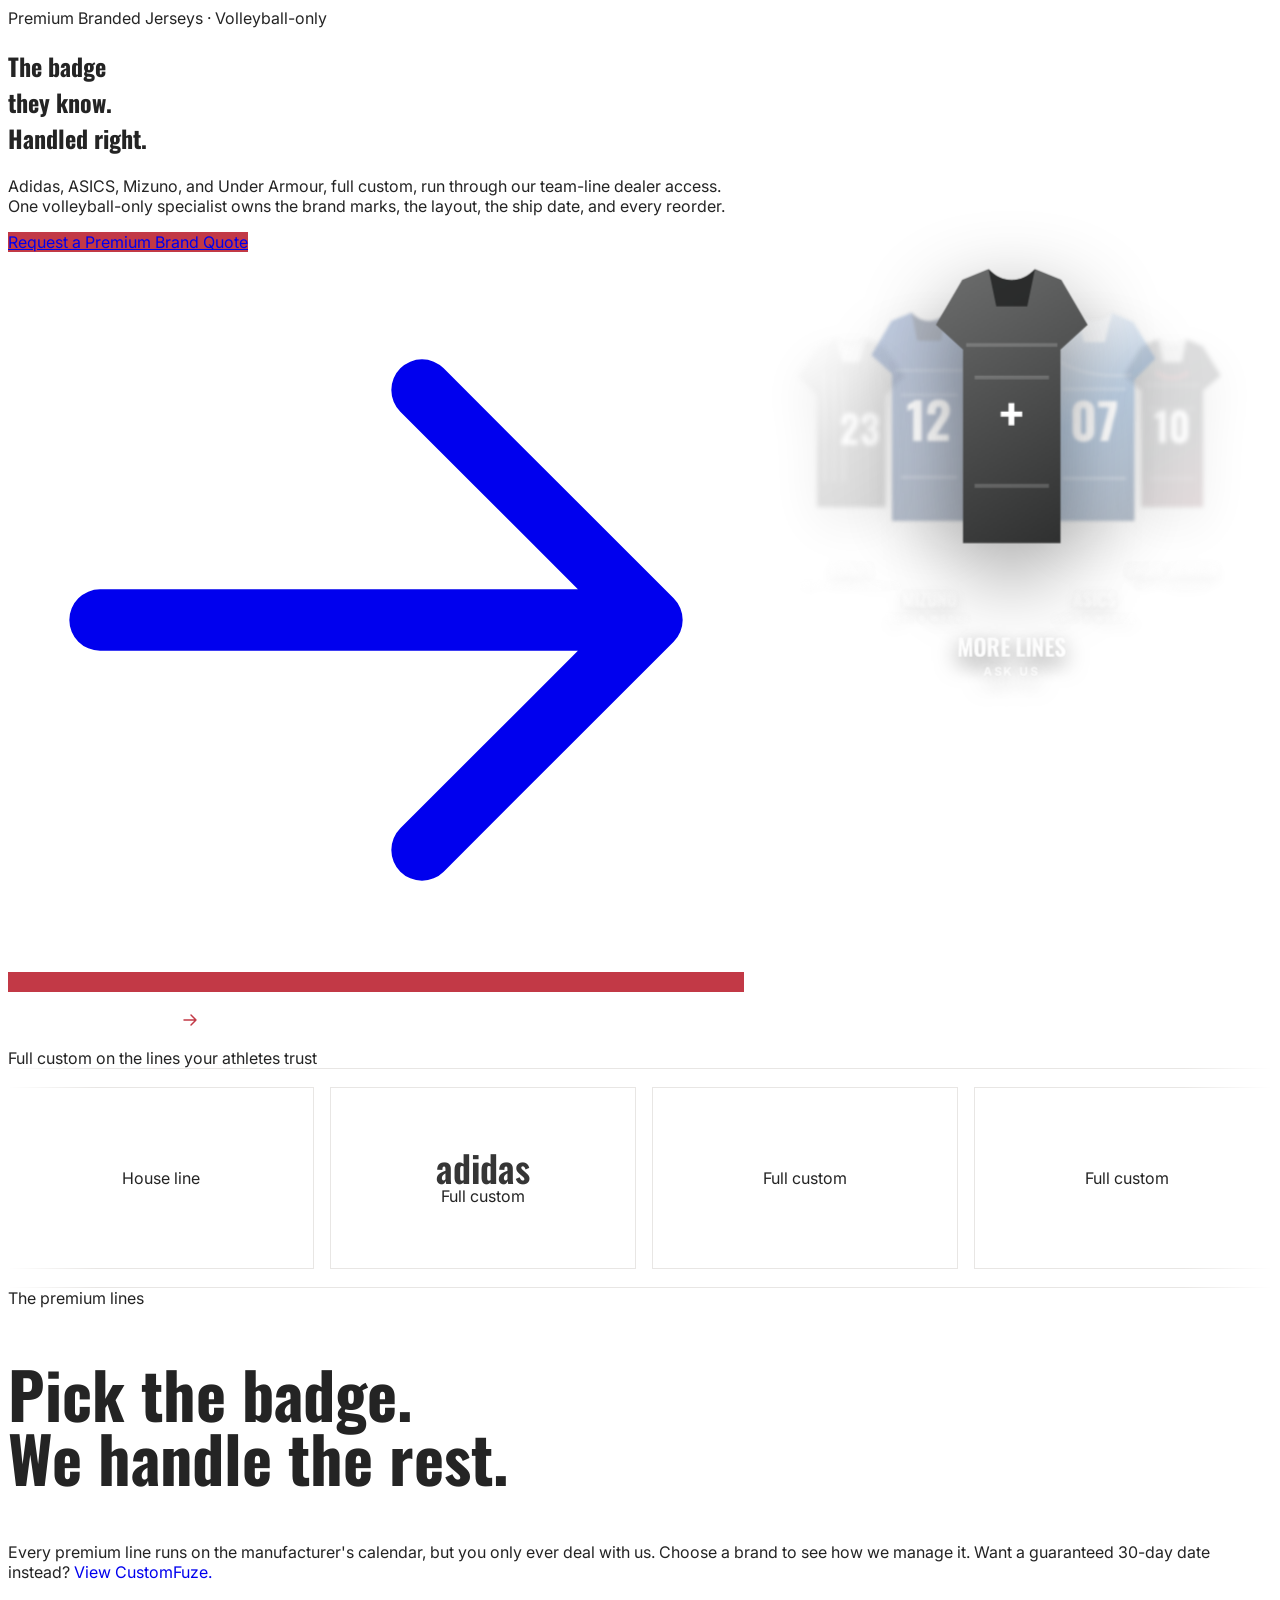
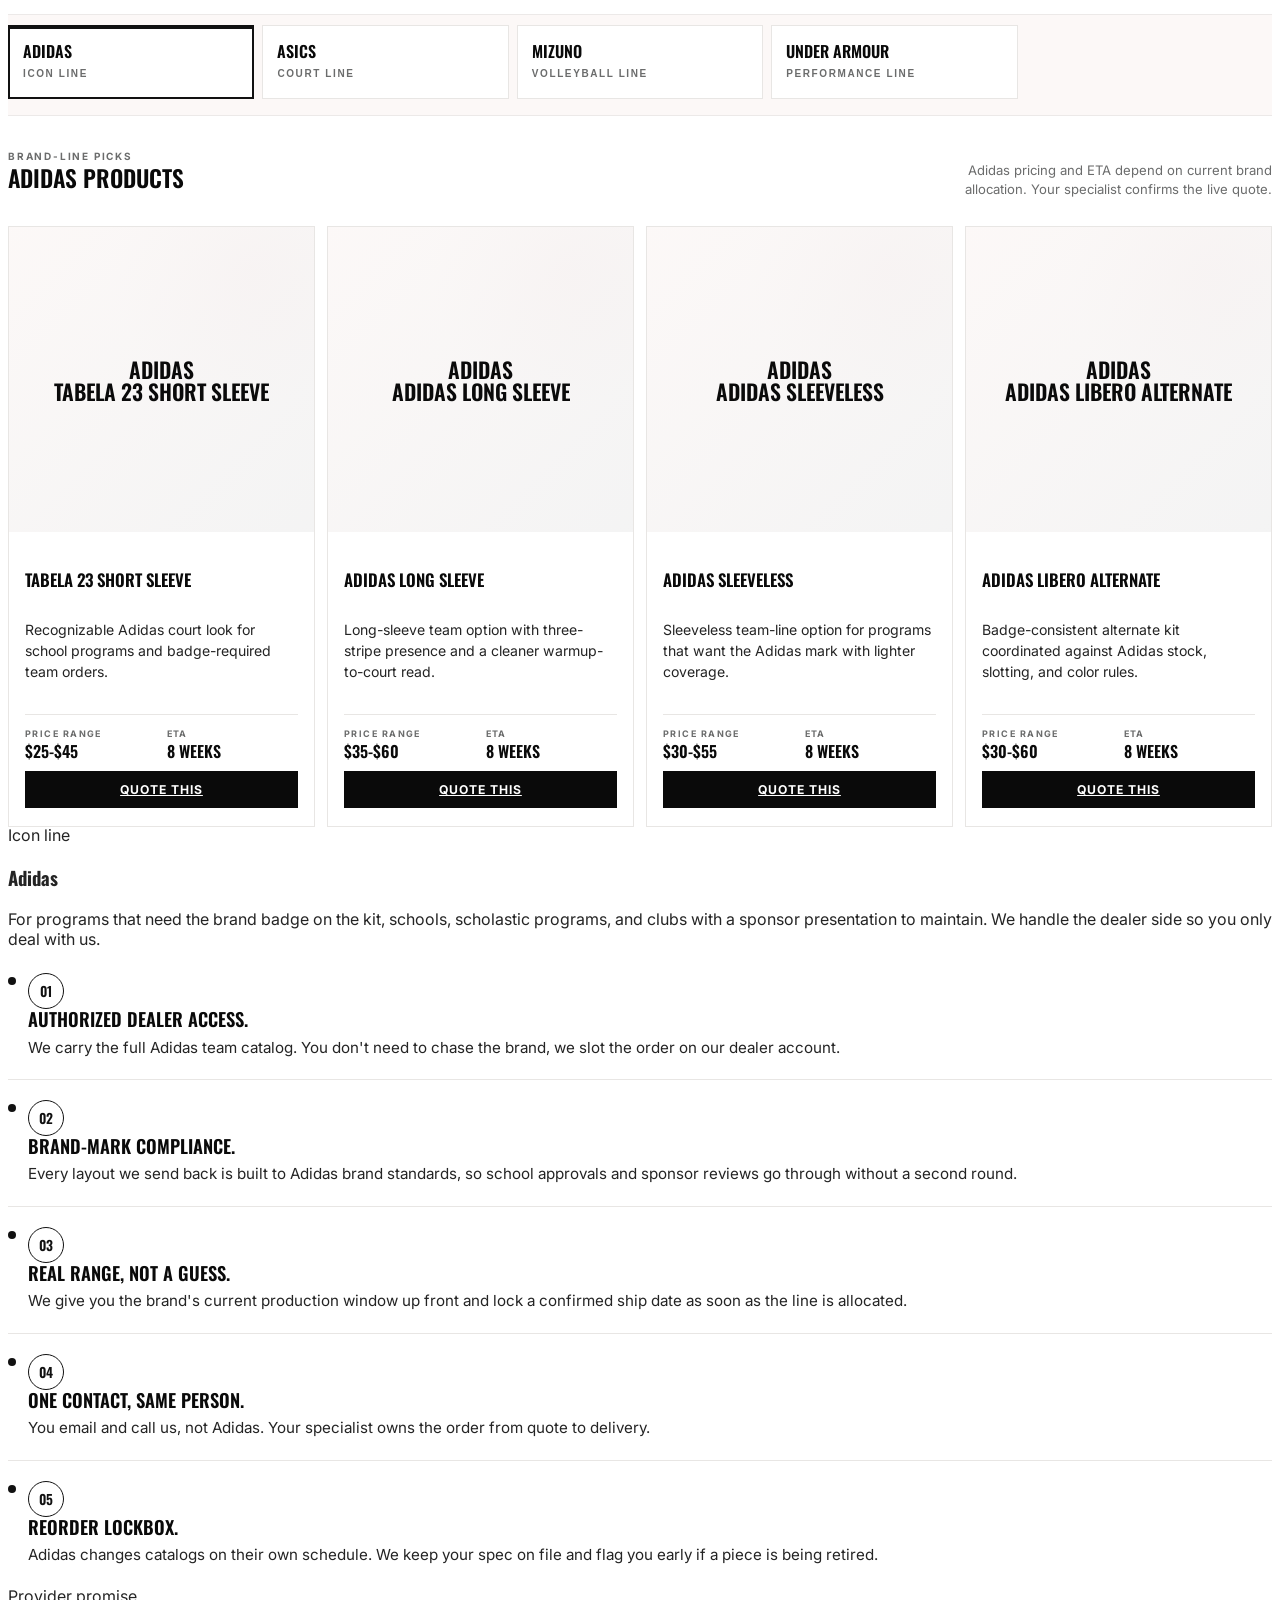
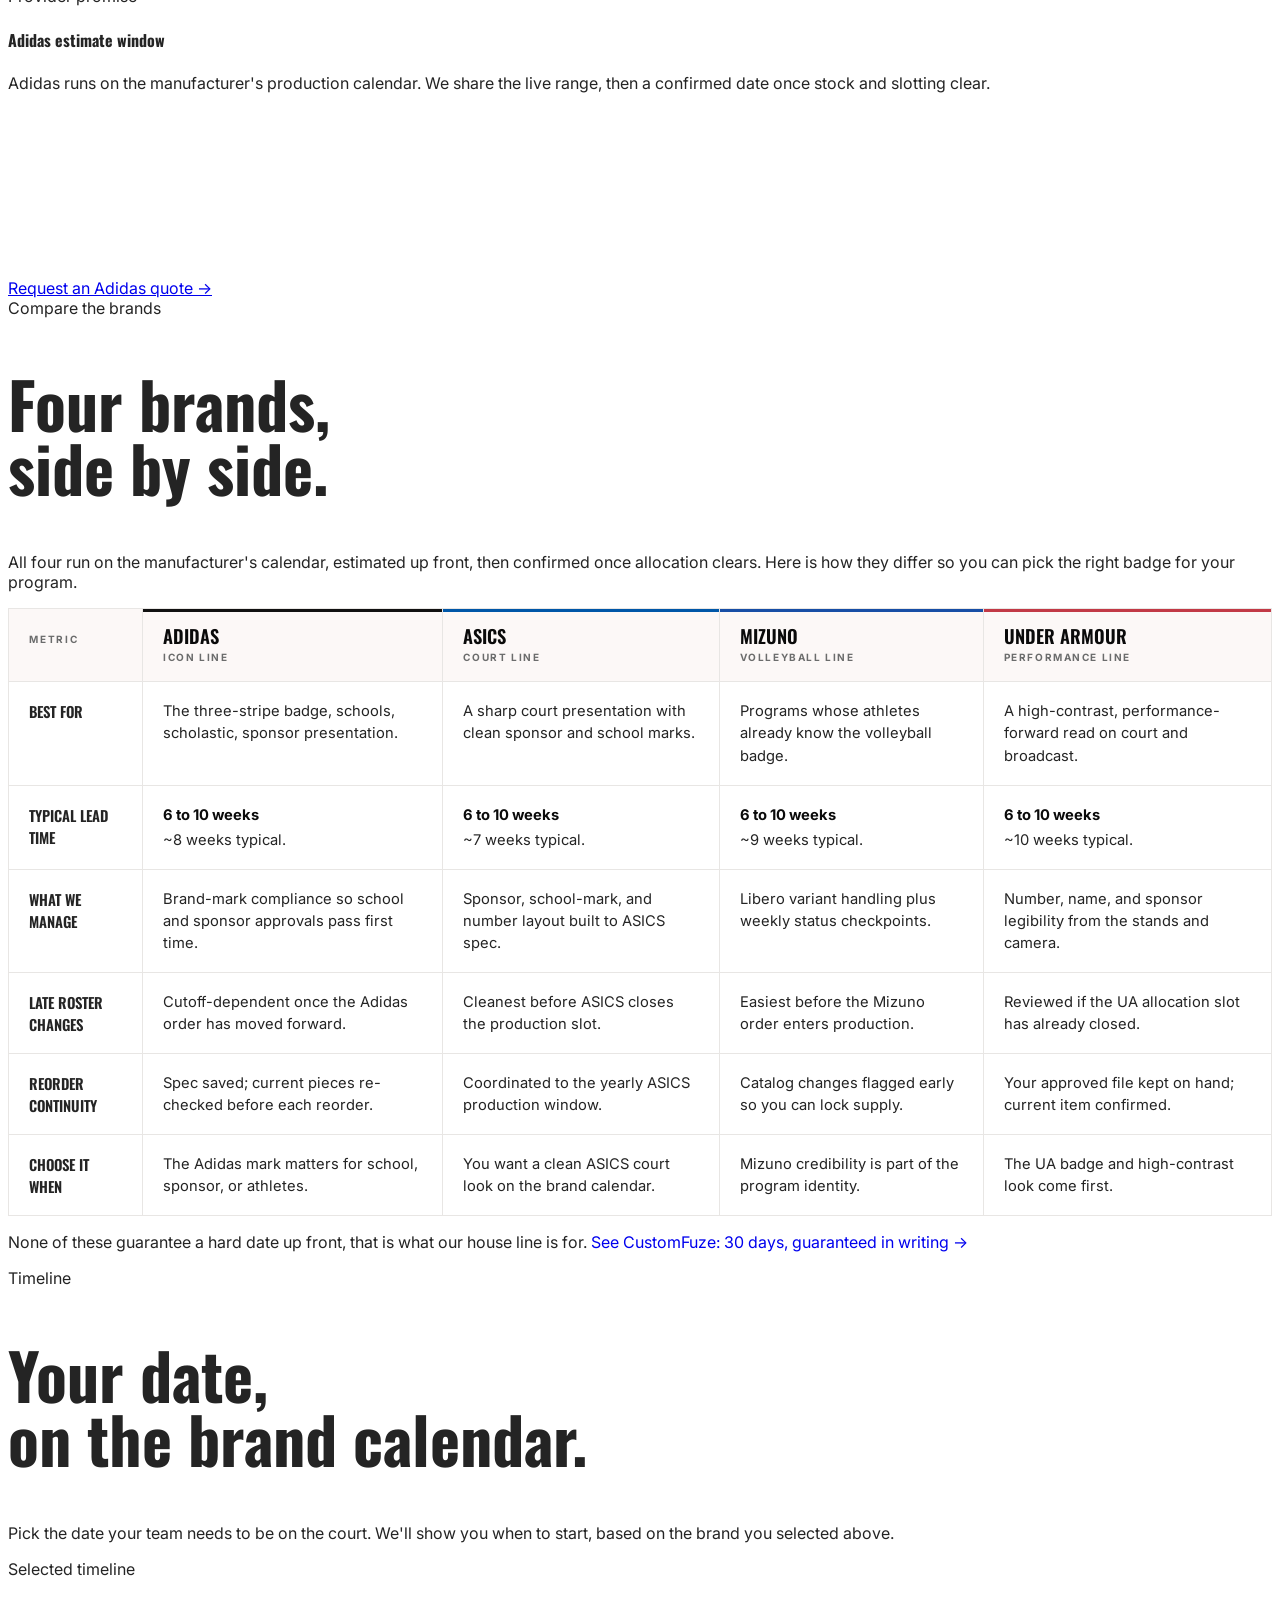
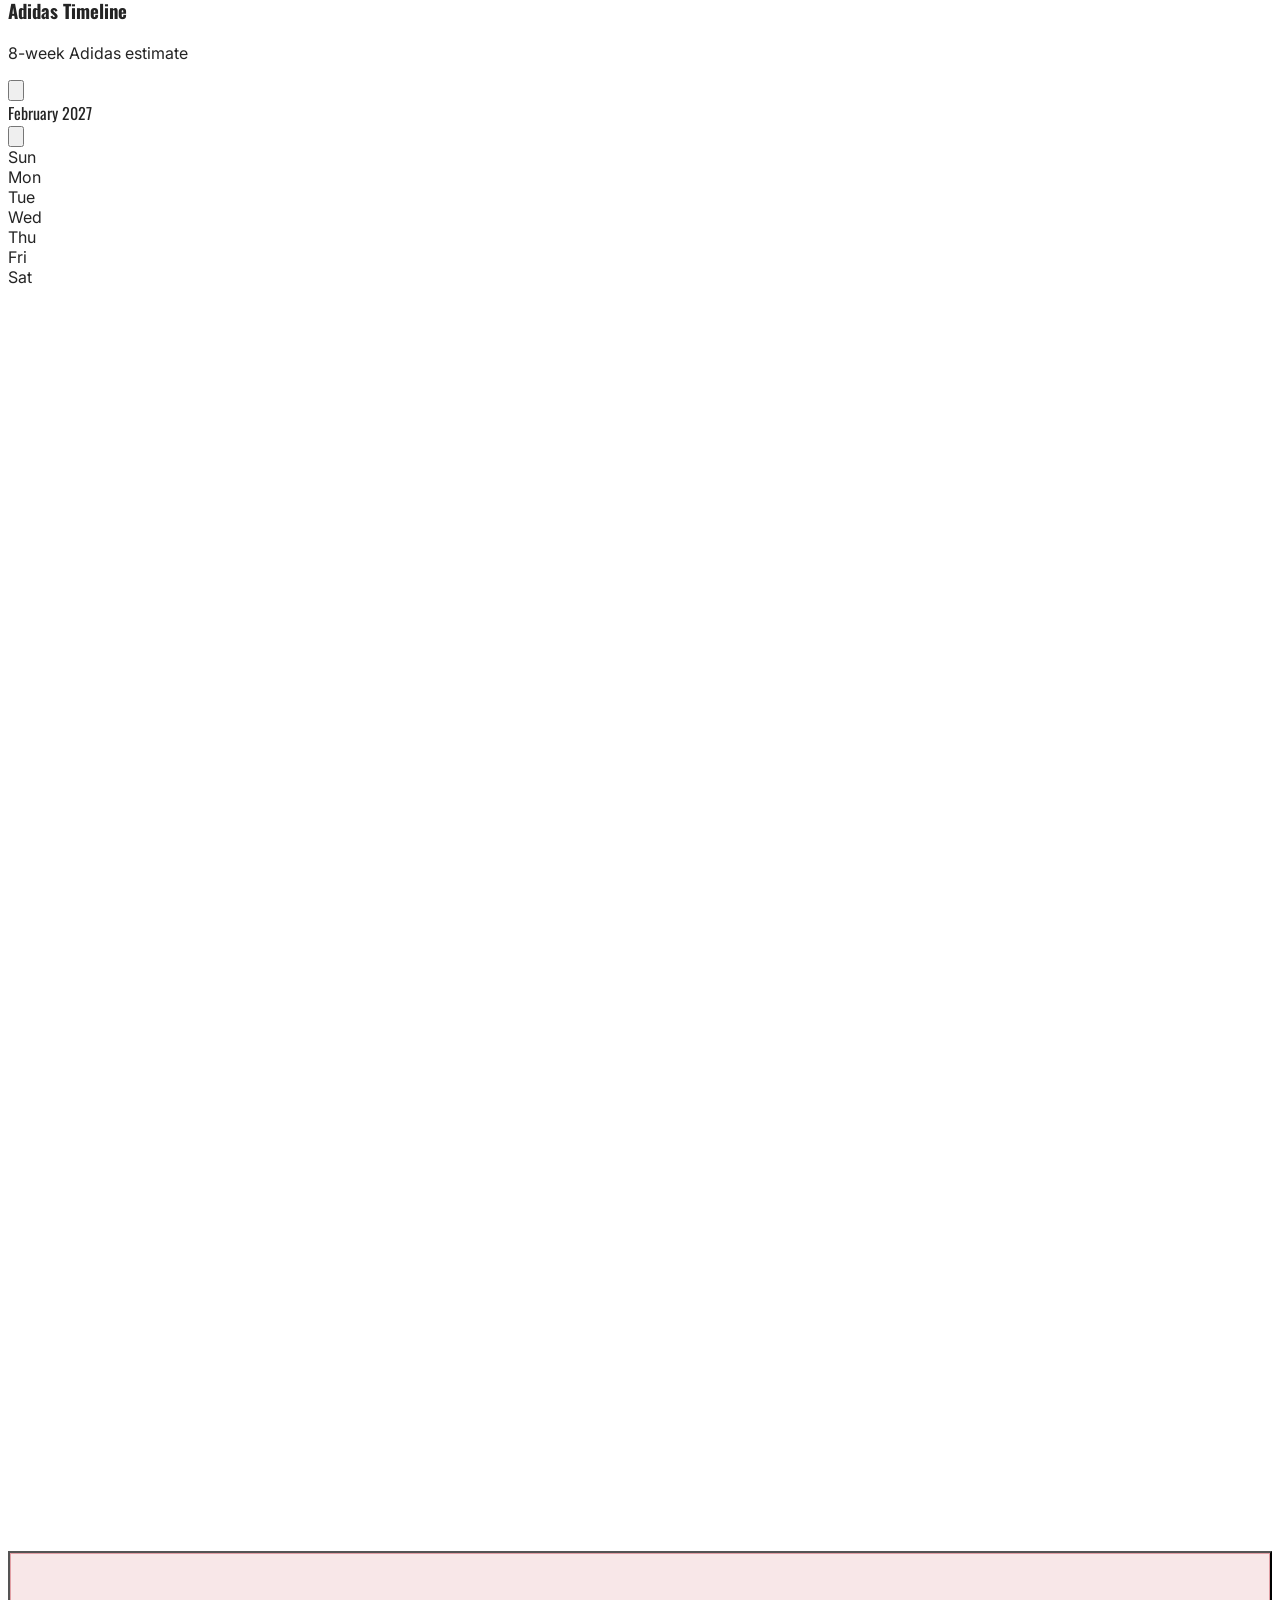
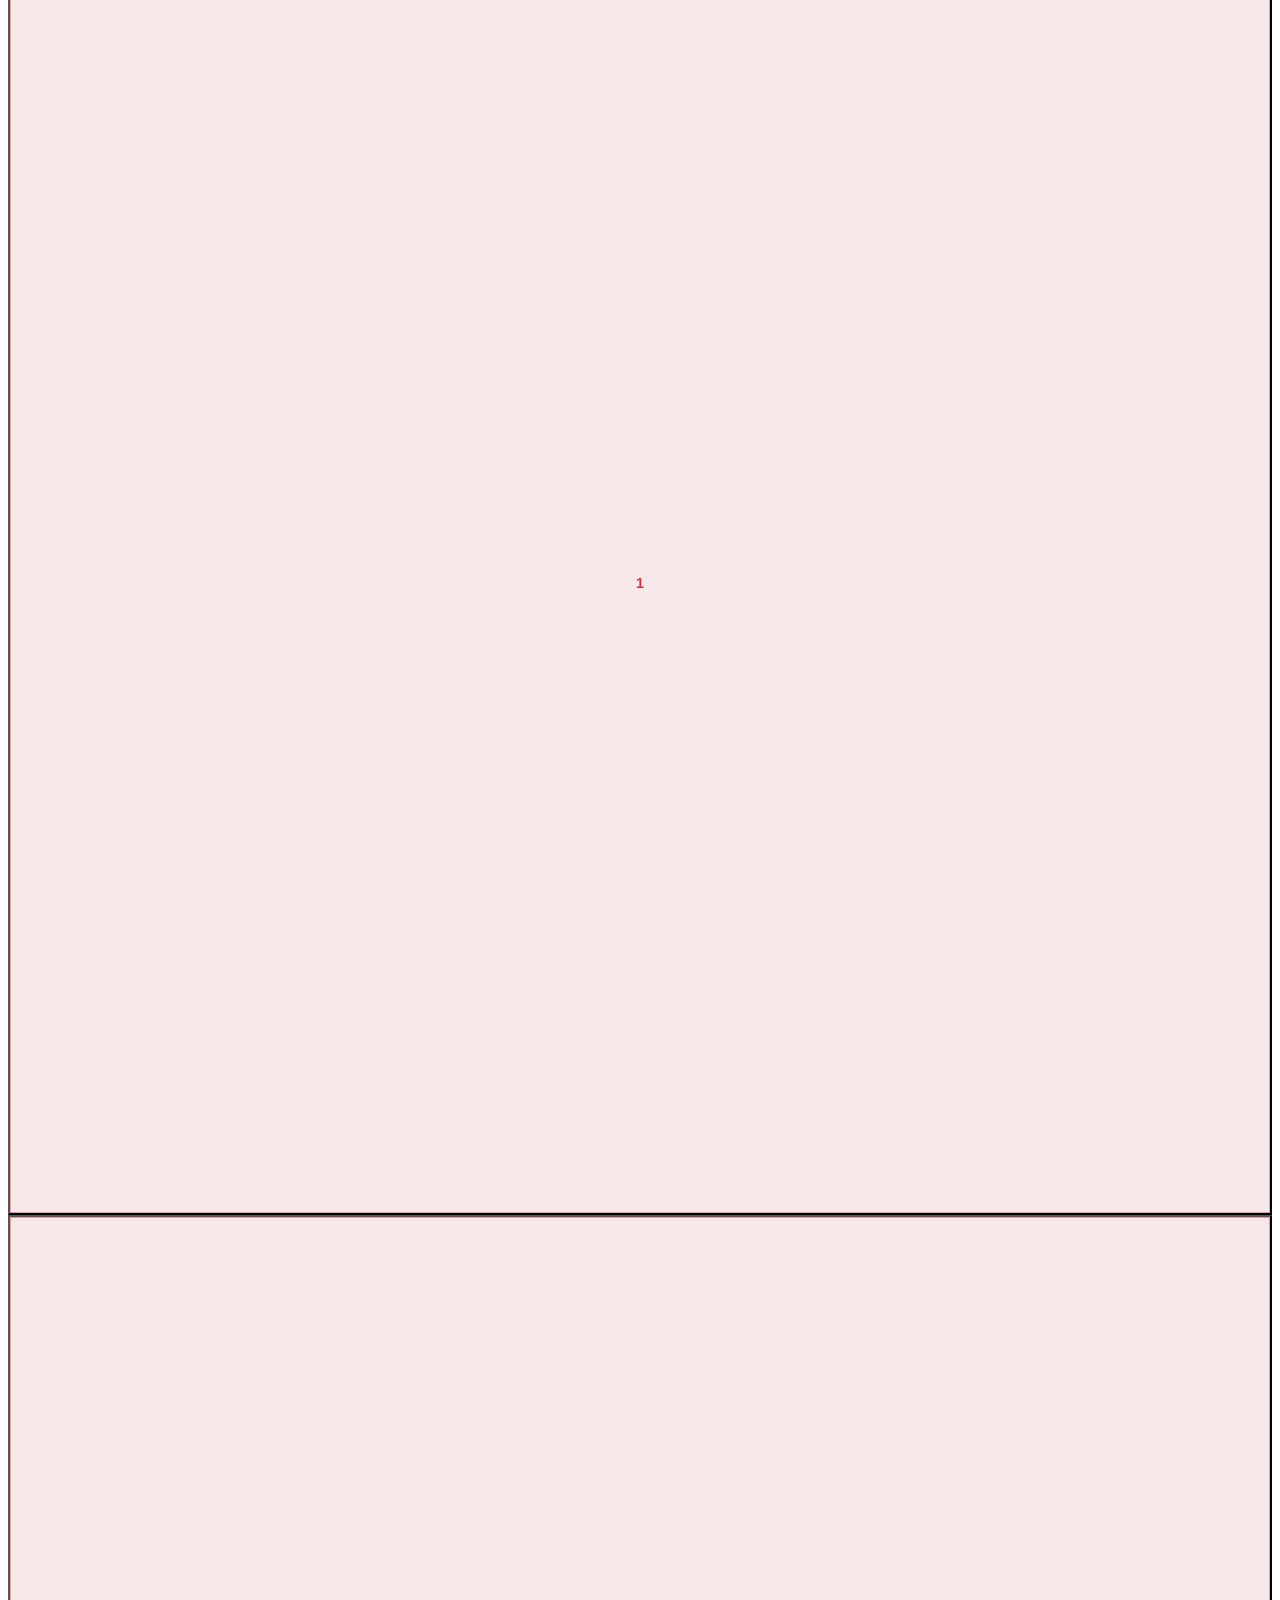
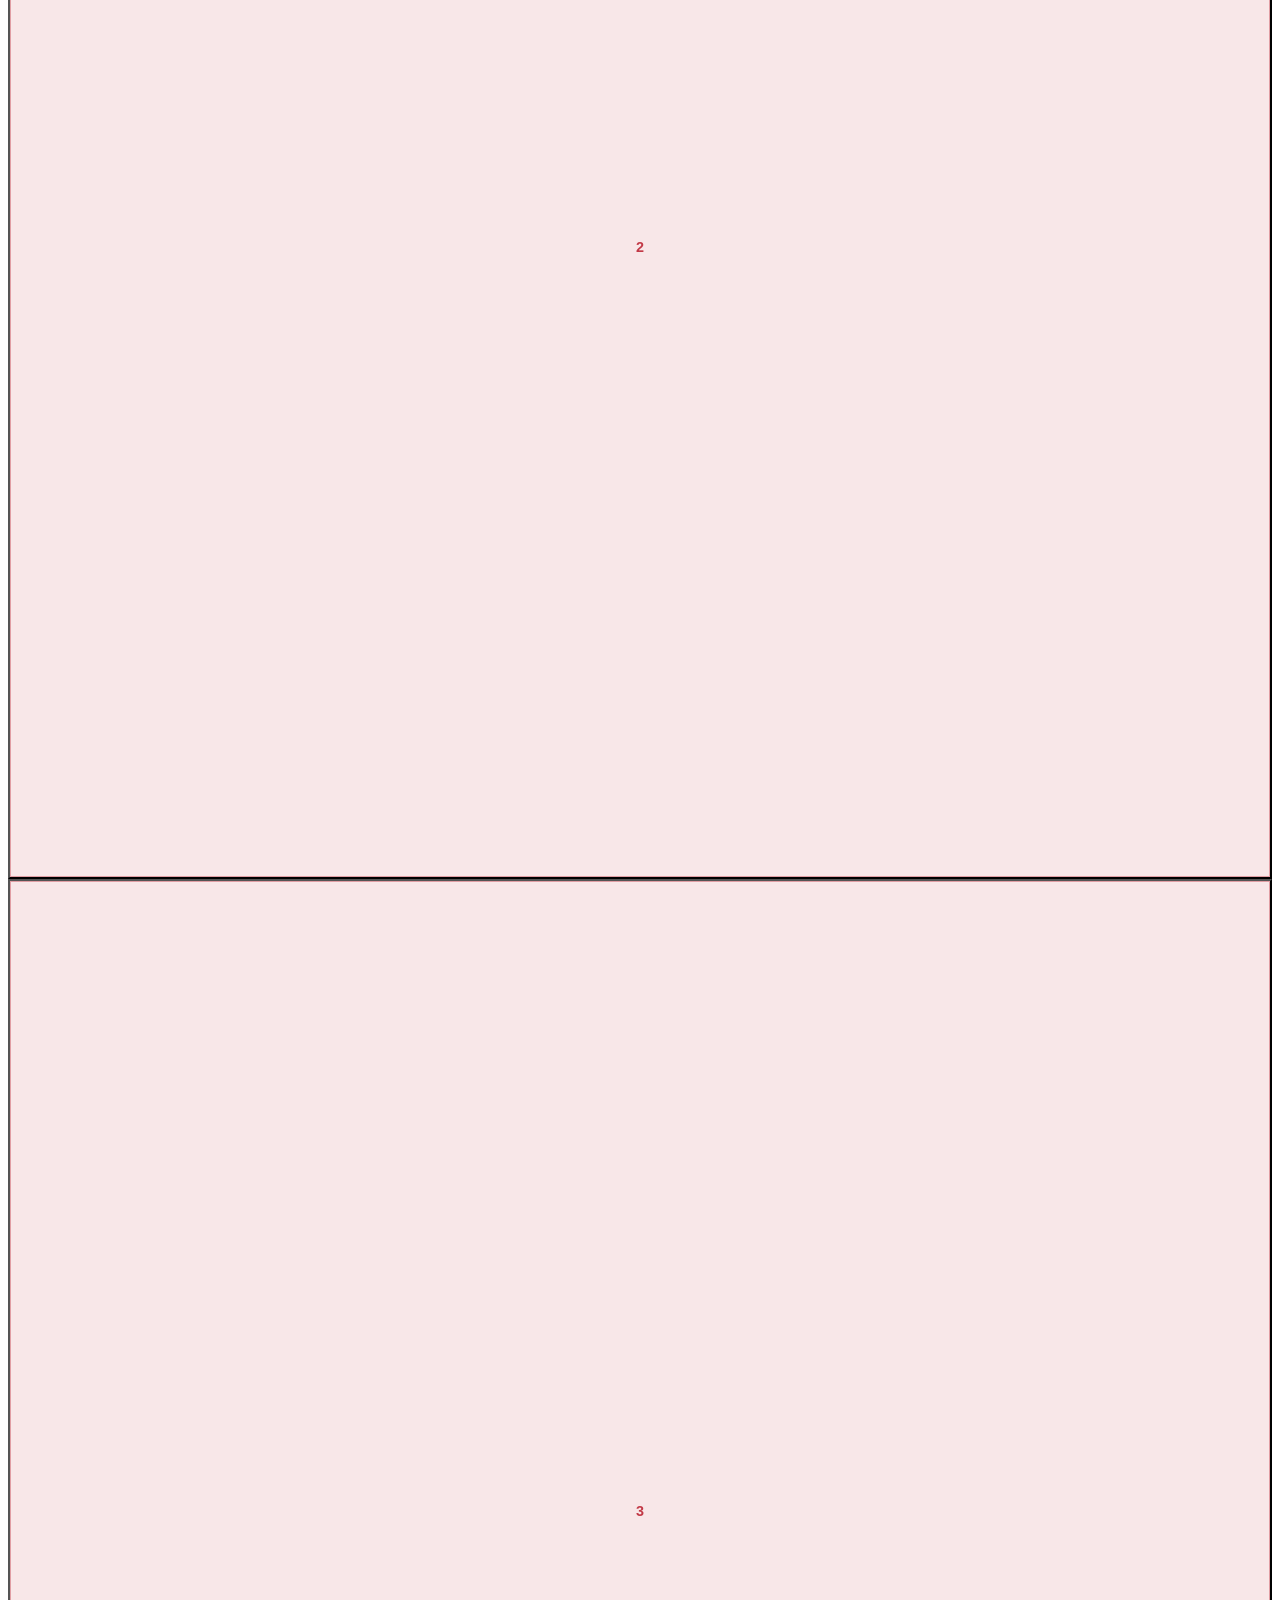
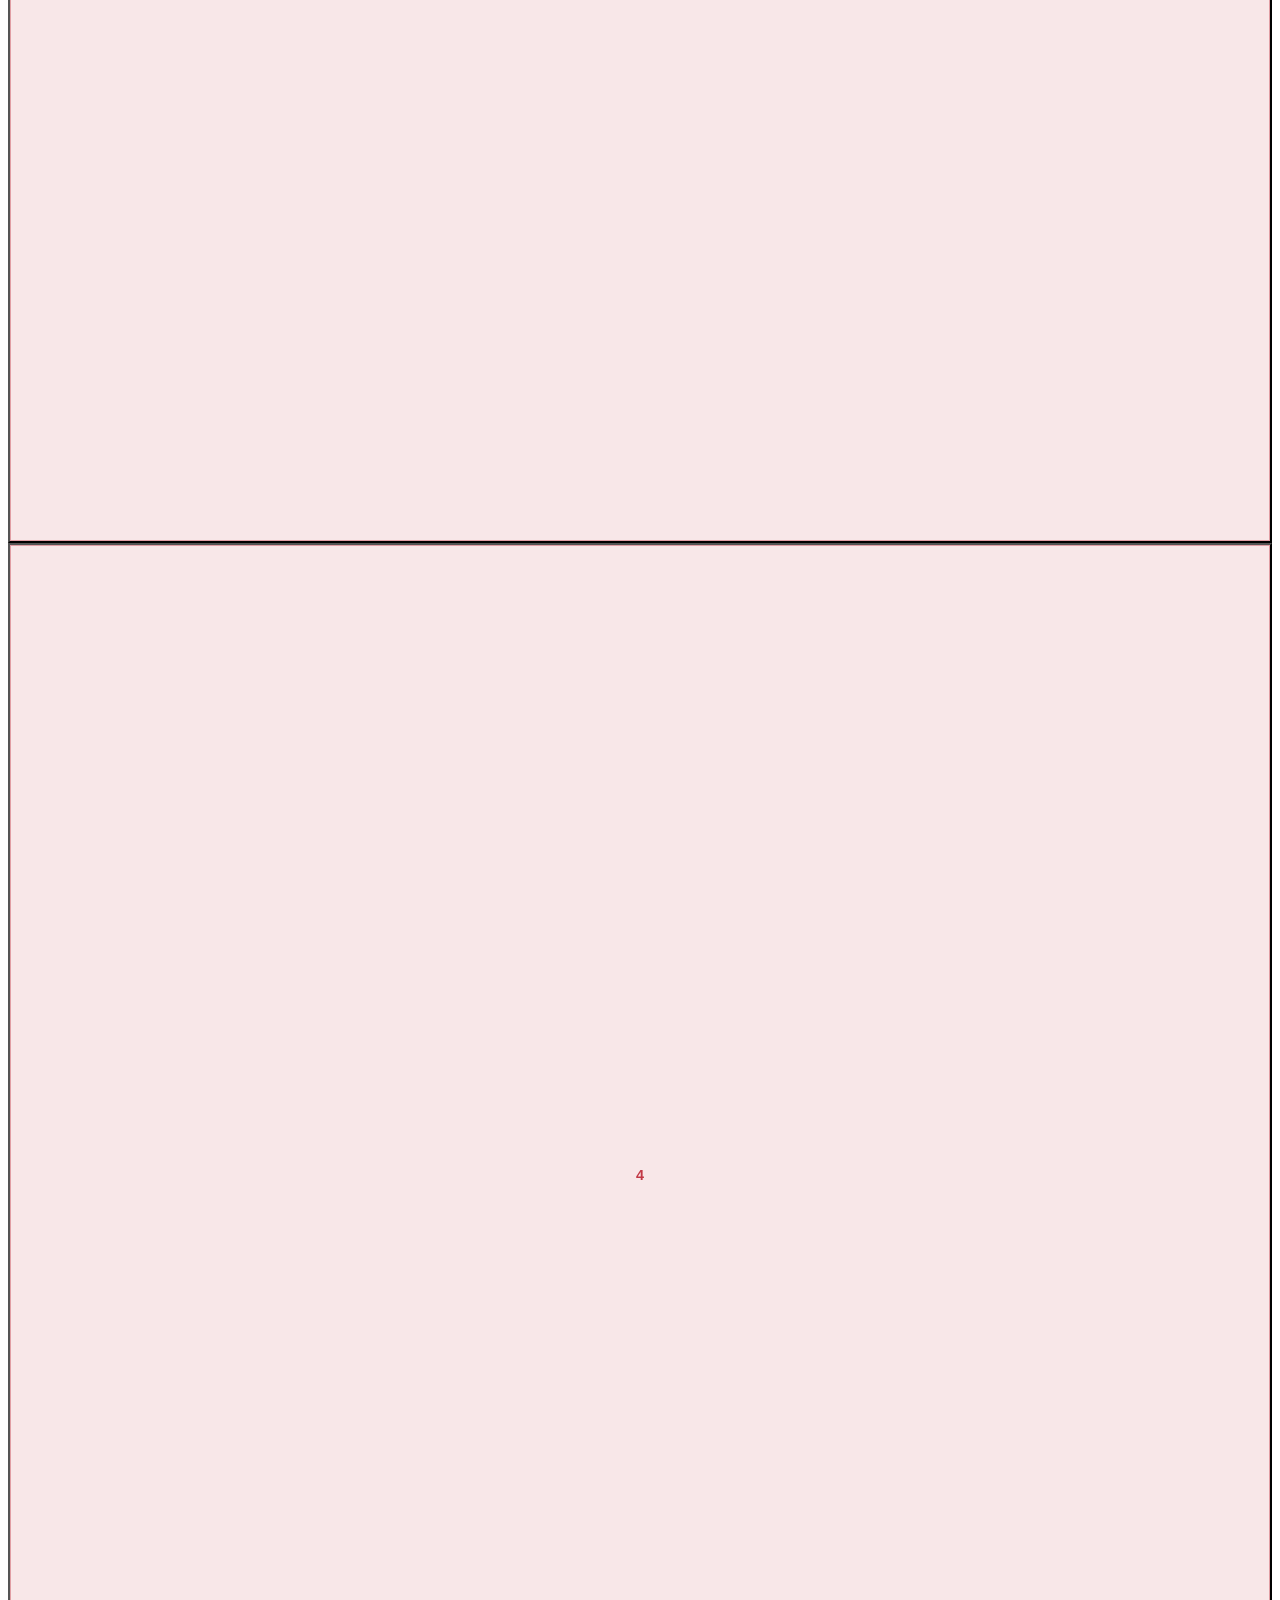
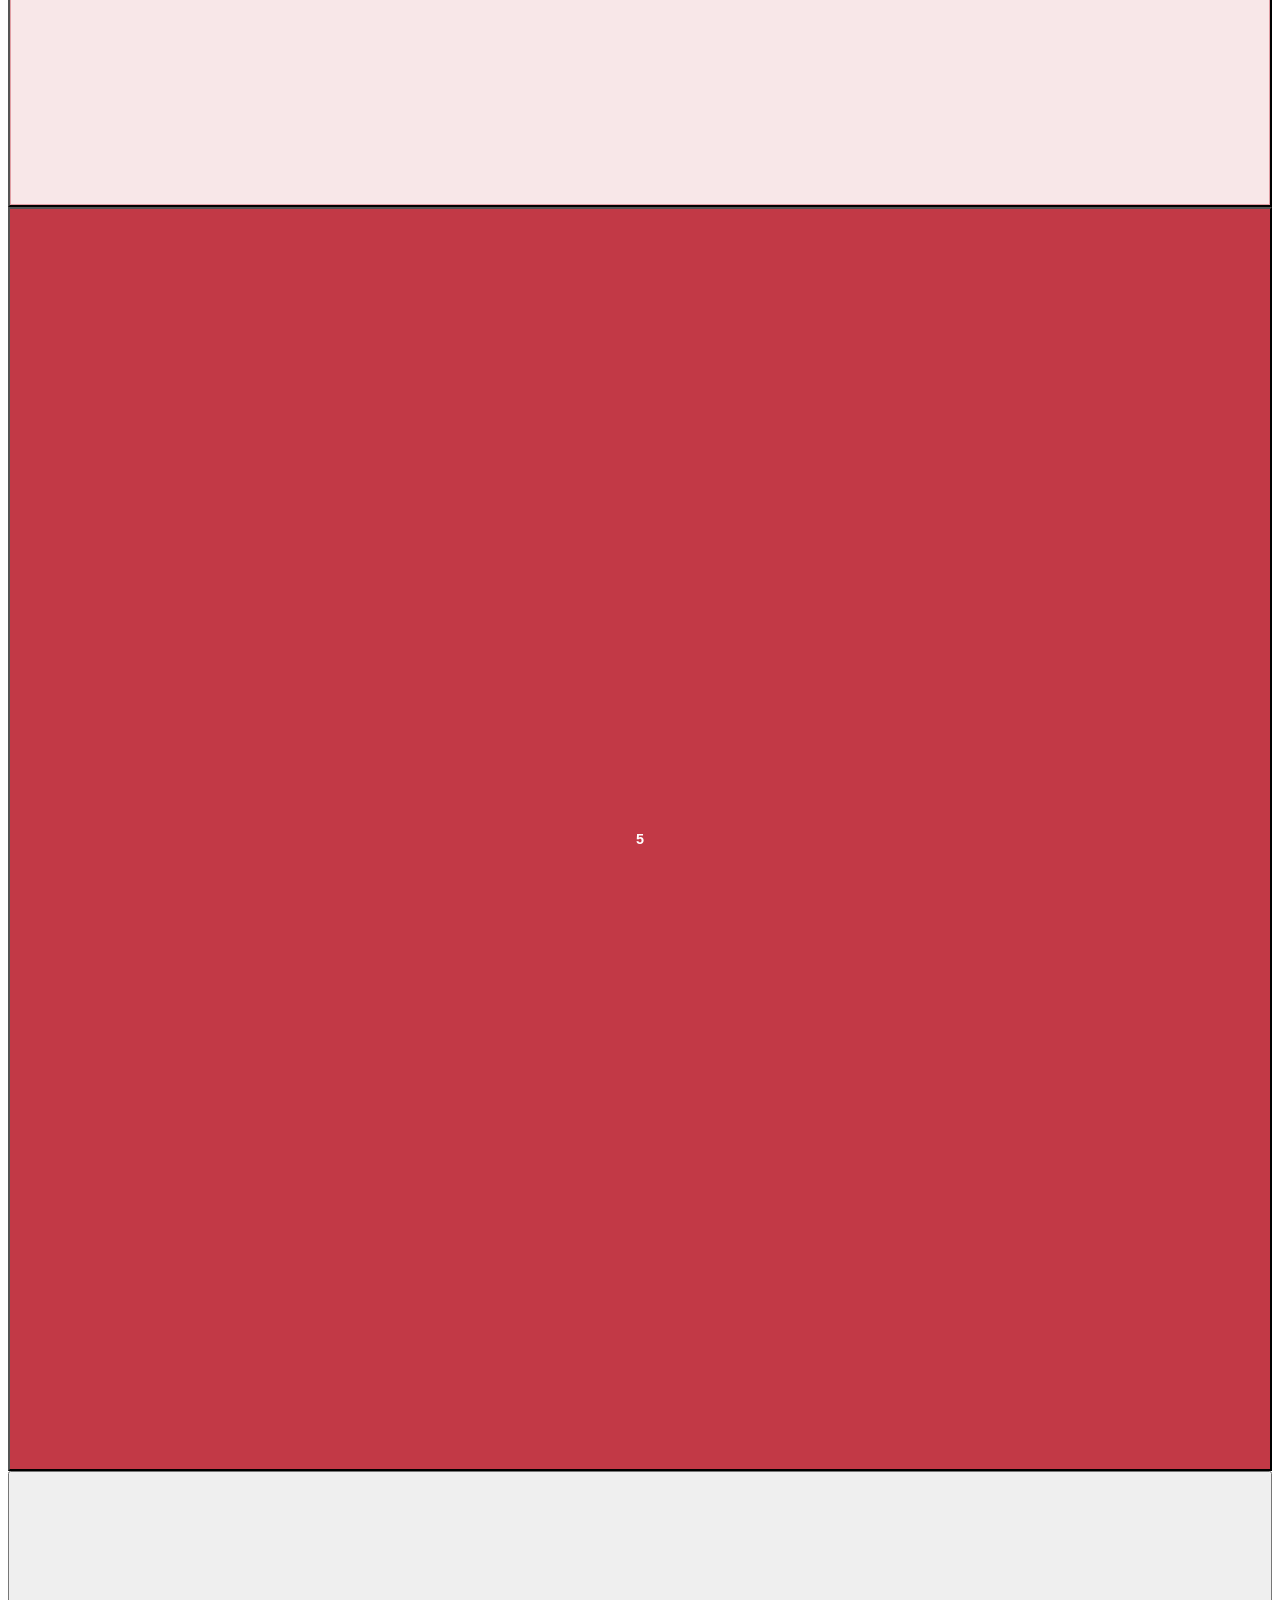
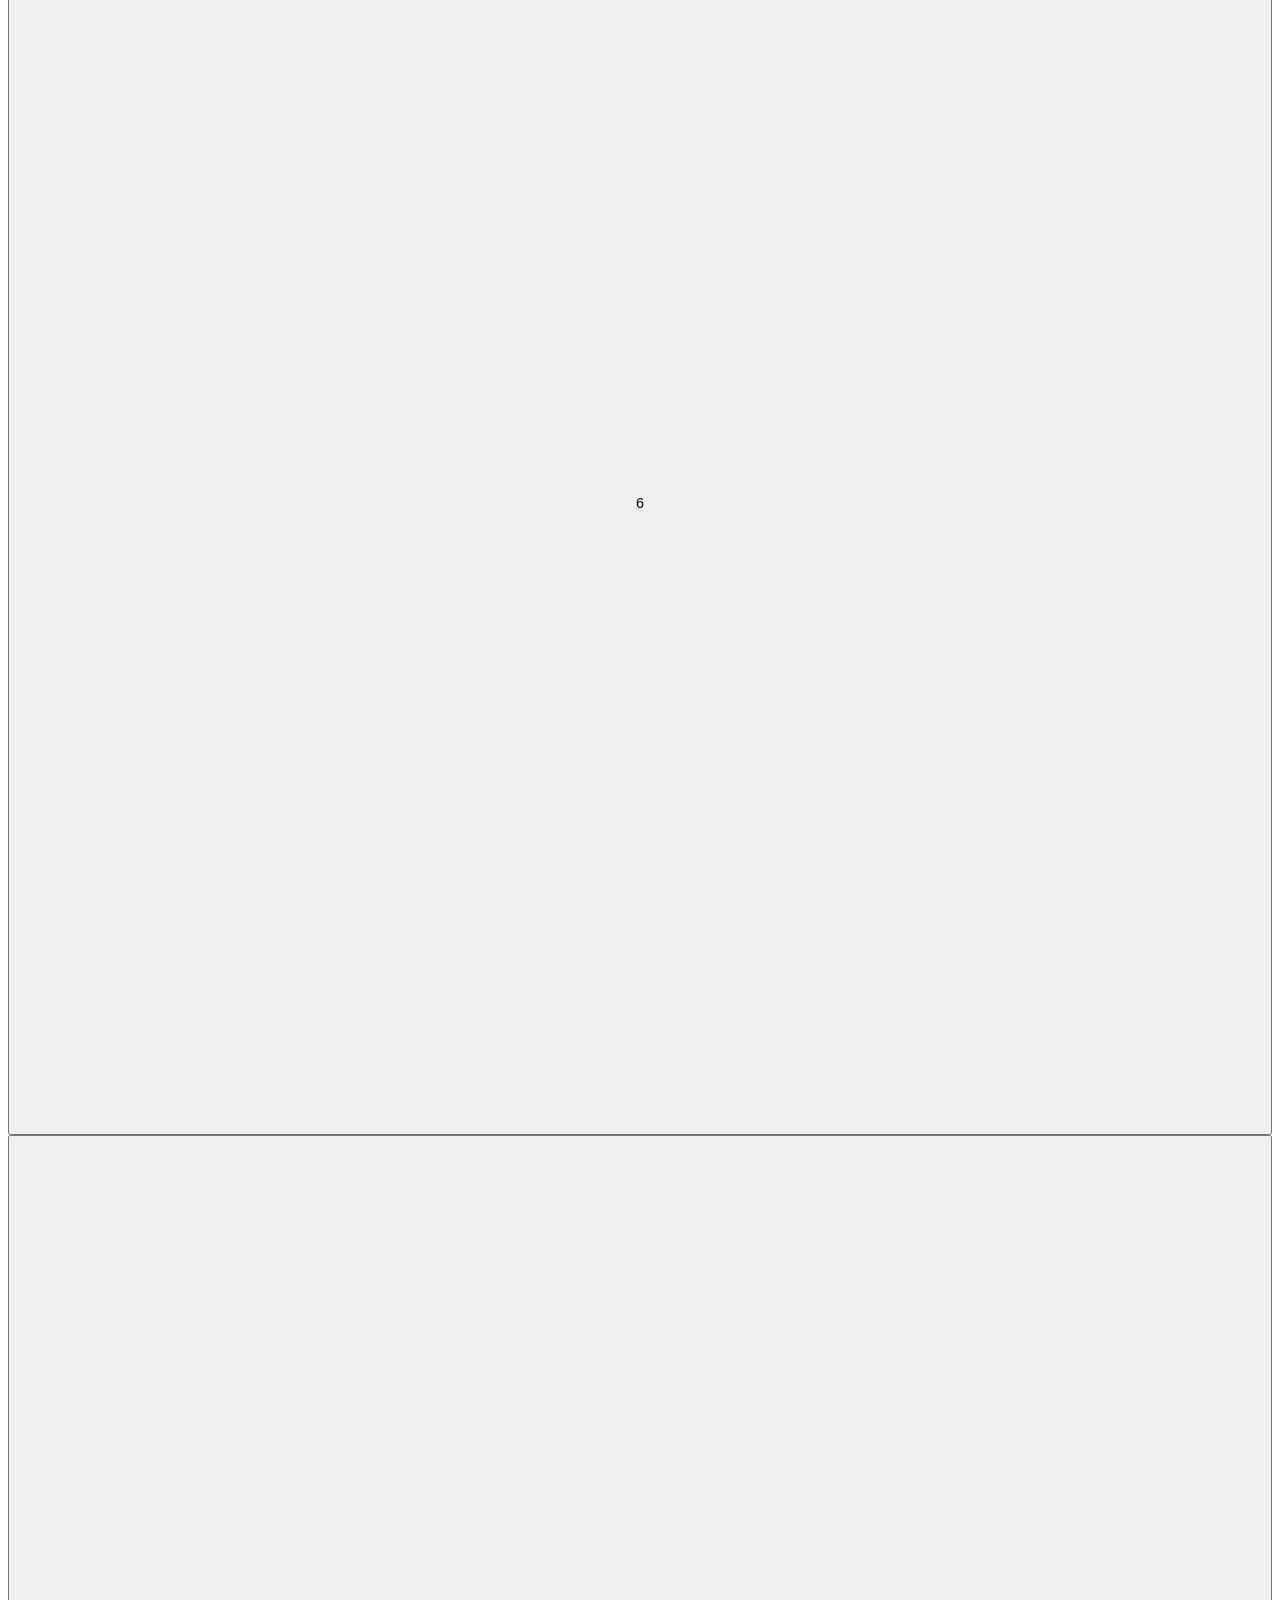
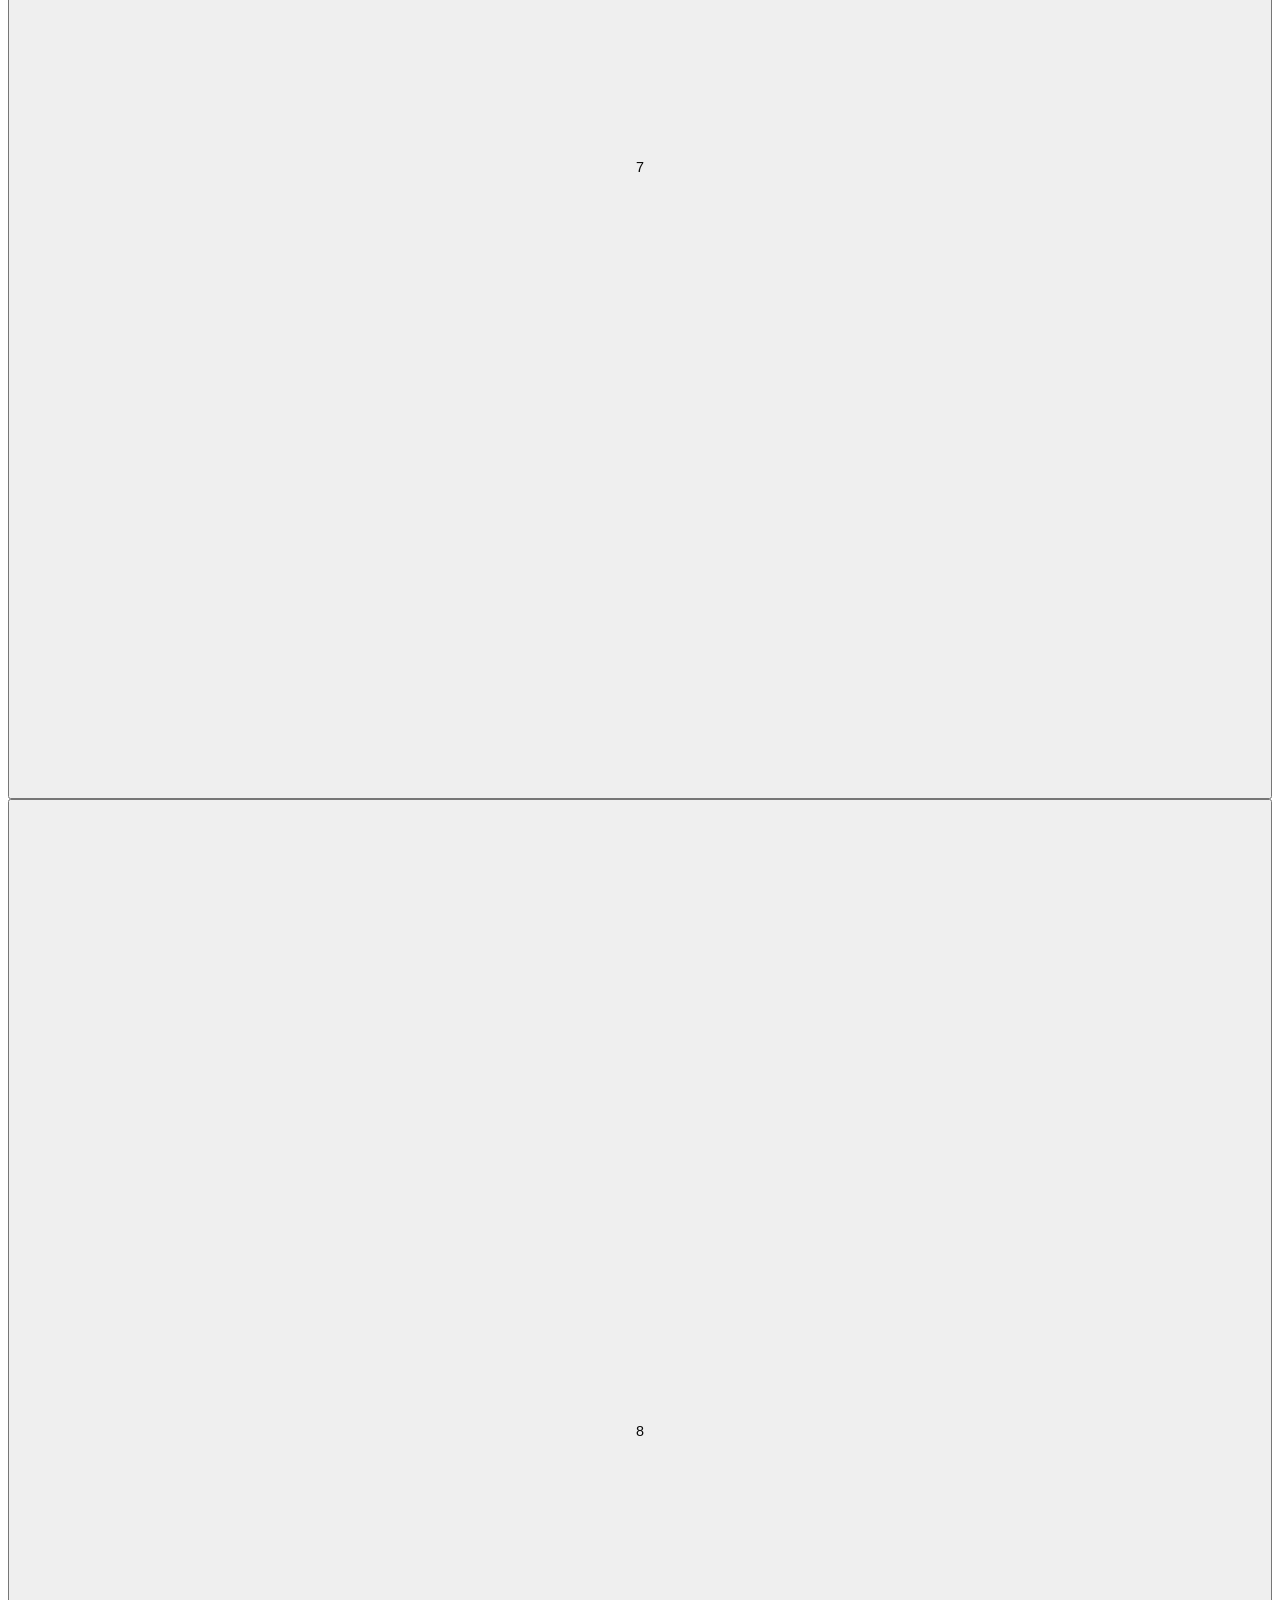
==== commit dfd0bef8: "Restructure CustomFuze + Premium pages: Typeform quote flow, sticky nav, cleanup - Add a multi-step," ====
--- a/premium-brands.html
+++ b/premium-brands.html
@@ -3,7 +3,7 @@
 <head>
 <meta charset="utf-8">
 <meta name="viewport" content="width=device-width, initial-scale=1">
-<title>Premium Branded Jerseys — Adidas, ASICS, Mizuno, Under Armour | All Volleyball</title>
+<title>Premium Branded Jerseys, Adidas, ASICS, Mizuno, Under Armour | All Volleyball</title>
 <meta name="description" content="Full-custom Adidas, ASICS, Mizuno, and Under Armour volleyball jerseys. One volleyball-only specialist handles the dealer side, the layout, and the reorder. Compare the brands side by side.">
 
 <!-- Google Fonts -->
@@ -37,15 +37,16 @@
 </script>
 
 <link rel="stylesheet" href="assets/styles.css">
+<link rel="stylesheet" href="assets/quote.css">
 </head>
 <body class="font-body">
 
 <!-- ====================================================================
-     TOP NAV — persistent quote CTA + link to CustomFuze
+     TOP NAV, persistent quote CTA + link to CustomFuze
      ==================================================================== -->
 <header class="site-nav">
   <div class="site-nav-inner">
-    <a href="index.html" class="site-nav-brand" aria-label="All Volleyball — Premium Brands">
+    <a href="index.html" class="site-nav-brand" aria-label="All Volleyball, Premium Brands">
       <span class="site-nav-brand-name">All Volleyball</span>
       <span class="site-nav-brand-tag">Premium Brands</span>
     </a>
@@ -54,7 +55,7 @@
         <span class="site-nav-switch-label-long">View&nbsp;</span>CustomFuze
         <svg fill="none" stroke="currentColor" stroke-width="2.2" viewBox="0 0 24 24"><path stroke-linecap="round" stroke-linejoin="round" d="M13.5 4.5 21 12m0 0-7.5 7.5M21 12H3"/></svg>
       </a>
-      <a href="mailto:team@allvolleyball.com?subject=Premium%20brand%20sublimation%20quote" class="site-nav-cta">
+      <a href="#quote" data-quote="premium" class="site-nav-cta">
         Request a Premium Brand Quote
       </a>
     </nav>
@@ -82,10 +83,10 @@
         The badge<br>they know.<br>Handled right.
       </h1>
       <p class="mt-5 text-white/85 text-[1rem] md:text-[1.15rem] max-w-xl leading-relaxed">
-        Adidas, ASICS, Mizuno, and Under Armour — full custom, run through our team-line dealer access. One volleyball-only specialist owns the brand marks, the layout, the ship date, and every reorder.
+        Adidas, ASICS, Mizuno, and Under Armour, full custom, run through our team-line dealer access. One volleyball-only specialist owns the brand marks, the layout, the ship date, and every reorder.
       </p>
       <div class="hero-actions mt-7 flex flex-col sm:flex-row gap-3">
-        <a href="mailto:team@allvolleyball.com?subject=Premium%20brand%20sublimation%20quote" class="group inline-flex items-center justify-center gap-2 btn-red text-white font-medium px-6 py-3.5 text-[1rem]">
+        <a href="#quote" data-quote="premium" class="group inline-flex items-center justify-center gap-2 btn-red text-white font-medium px-6 py-3.5 text-[1rem]">
           Request a Premium Brand Quote
           <svg class="w-4 h-4 transition-transform group-hover:translate-x-0.5" fill="none" stroke="currentColor" stroke-width="2" viewBox="0 0 24 24"><path stroke-linecap="round" stroke-linejoin="round" d="M13.5 4.5 21 12m0 0-7.5 7.5M21 12H3"/></svg>
         </a>
@@ -140,7 +141,7 @@
             <path d="M104 92v230M124 94v228M144 98v224" stroke="#fff" stroke-width="6" opacity=".25"/>
             <text x="178" y="242" text-anchor="middle" font-family="Oswald, Arial, sans-serif" font-size="82" font-weight="700" fill="#fff">23</text>
           </svg>
-          <figcaption class="hero-jersey-caption"><span class="hero-jersey-title">Adidas</span><span class="hero-jersey-desc">Est. 6–10 Weeks</span></figcaption>
+          <figcaption class="hero-jersey-caption"><span class="hero-jersey-title">Adidas</span><span class="hero-jersey-desc">Est. 6 to 10 Weeks</span></figcaption>
         </figure>
         <figure class="hero-jersey-slide" data-slot="1">
           <svg class="hero-jersey-placeholder" viewBox="0 0 320 430" aria-hidden="true" focusable="false">
@@ -177,19 +178,42 @@
 
 
 <!-- ====================================================================
-     SECTION 1. BUILD DETAILS — brand-tabbed (Adidas / ASICS / Mizuno / UA)
+     BRAND RAIL, rotating logos at the top of the premium page
+     ==================================================================== -->
+<section class="bg-white pt-8 pb-5 overflow-hidden border-b border-avb-divider">
+  <div class="max-w-[1280px] mx-auto px-6 lg:px-12 mb-5 text-center">
+    <div class="text-[11px] uppercase tracking-[0.25em] text-avb-grey font-semibold">Full custom on the lines your athletes trust</div>
+  </div>
+  <div class="brand-stage">
+    <div class="brand-wheel" id="brand-wheel">
+      <div class="brand-card" aria-hidden="true"><img class="brand-logo" src="https://cdn.shopify.com/s/files/1/0834/3745/3598/files/customfuze_logo_1.png?v=1756144449" alt="" loading="lazy" decoding="async"><div class="mt-3 text-[10px] uppercase tracking-[0.22em] text-avb-grey font-semibold">House line</div></div>
+      <div class="brand-card" aria-hidden="true"><div class="brand-wordmark">adidas</div><div class="mt-3 text-[10px] uppercase tracking-[0.22em] text-avb-grey font-semibold">Full custom</div></div>
+      <div class="brand-card" aria-hidden="true"><img class="brand-logo" src="https://cdn.shopify.com/s/files/1/0834/3745/3598/files/under_armour_logo.png?v=1726495605" alt="" loading="lazy" decoding="async"><div class="mt-3 text-[10px] uppercase tracking-[0.22em] text-avb-grey font-semibold">Full custom</div></div>
+      <div class="brand-card" aria-hidden="true"><img class="brand-logo" src="https://cdn.shopify.com/s/files/1/0834/3745/3598/files/Mizuno.svg?v=1778155832" alt="" loading="lazy" decoding="async"><div class="mt-3 text-[10px] uppercase tracking-[0.22em] text-avb-grey font-semibold">Full custom</div></div>
+      <div class="brand-card" aria-hidden="true"><img class="brand-logo" src="https://cdn.shopify.com/s/files/1/0834/3745/3598/files/asics_logo.png?v=1726495605" alt="" loading="lazy" decoding="async"><div class="mt-3 text-[10px] uppercase tracking-[0.22em] text-avb-grey font-semibold">Full custom</div></div>
+      <div class="brand-card"><img class="brand-logo" src="https://cdn.shopify.com/s/files/1/0834/3745/3598/files/customfuze_logo_1.png?v=1756144449" alt="CustomFuze" loading="lazy" decoding="async"><div class="mt-3 text-[10px] uppercase tracking-[0.22em] text-avb-grey font-semibold">House line</div></div>
+      <div class="brand-card"><div class="brand-wordmark" aria-label="Adidas">adidas</div><div class="mt-3 text-[10px] uppercase tracking-[0.22em] text-avb-grey font-semibold">Full custom</div></div>
+      <div class="brand-card"><img class="brand-logo" src="https://cdn.shopify.com/s/files/1/0834/3745/3598/files/under_armour_logo.png?v=1726495605" alt="Under Armour" loading="lazy" decoding="async"><div class="mt-3 text-[10px] uppercase tracking-[0.22em] text-avb-grey font-semibold">Full custom</div></div>
+      <div class="brand-card"><img class="brand-logo" src="https://cdn.shopify.com/s/files/1/0834/3745/3598/files/Mizuno.svg?v=1778155832" alt="Mizuno" loading="lazy" decoding="async"><div class="mt-3 text-[10px] uppercase tracking-[0.22em] text-avb-grey font-semibold">Full custom</div></div>
+      <div class="brand-card"><img class="brand-logo" src="https://cdn.shopify.com/s/files/1/0834/3745/3598/files/asics_logo.png?v=1726495605" alt="ASICS" loading="lazy" decoding="async"><div class="mt-3 text-[10px] uppercase tracking-[0.22em] text-avb-grey font-semibold">Full custom</div></div>
+    </div>
+  </div>
+</section>
+
+<!-- ====================================================================
+     SECTION 1. BUILD DETAILS, brand-tabbed (Adidas / ASICS / Mizuno / UA)
      ==================================================================== -->
 <section id="build" class="bg-avb-offwhite py-24 md:py-32 px-6 lg:px-12">
   <div class="max-w-[1280px] mx-auto">
 
     <div class="mb-12 lg:mb-16">
-      <div class="text-[11px] uppercase tracking-[0.25em] text-avb-grey font-semibold mb-4 reveal">01 / The premium lines</div>
+      <div class="text-[11px] uppercase tracking-[0.25em] text-avb-grey font-semibold mb-4 reveal">The premium lines</div>
       <h2 class="font-display font-semibold text-avb-black uppercase reveal display-tight"
           style="font-size: clamp(2.25rem, 5.5vw, 4rem); line-height: 1;">
         Pick the badge.<br>We handle the rest.
       </h2>
       <p class="mt-5 text-avb-grey text-base md:text-lg max-w-xl reveal">
-        Every premium line runs on the manufacturer's calendar — but you only ever deal with us. Choose a brand to see how we manage it. Want a guaranteed 30-day date instead?
+        Every premium line runs on the manufacturer's calendar, but you only ever deal with us. Choose a brand to see how we manage it. Want a guaranteed 30-day date instead?
         <a href="index.html" class="link-inline text-avb-black font-medium">View CustomFuze.</a>
       </p>
 
@@ -230,7 +254,7 @@
         <h4 class="font-display font-semibold uppercase text-2xl mb-4 leading-tight" id="build-side-title">Estimate window</h4>
         <p class="text-white/85 leading-relaxed text-base mb-6" id="build-side-copy"></p>
         <div class="space-y-0 pt-4 border-t border-white/15" id="build-side-proofs"></div>
-        <a id="build-side-cta" href="mailto:team@allvolleyball.com?subject=Premium%20brand%20sublimation%20quote" class="mt-auto pt-10 inline-flex items-center gap-2 text-avb-red font-semibold text-xs uppercase tracking-[0.18em] hover:text-white transition-colors">
+        <a id="build-side-cta" href="#quote" data-quote="premium" class="mt-auto pt-10 inline-flex items-center gap-2 text-avb-red font-semibold text-xs uppercase tracking-[0.18em] hover:text-white transition-colors">
           Request a quote →
         </a>
       </aside>
@@ -240,18 +264,18 @@
 
 
 <!-- ====================================================================
-     SECTION 2. HOW THE BRANDS COMPARE — multi-brand matrix
+     SECTION 2. HOW THE BRANDS COMPARE, multi-brand matrix
      ==================================================================== -->
 <section id="compare" class="bg-white py-24 md:py-32 px-6 lg:px-12">
   <div class="max-w-[1280px] mx-auto">
     <div class="mb-12 lg:mb-16">
-      <div class="text-[11px] uppercase tracking-[0.25em] text-avb-grey font-semibold mb-4 reveal">02 / Compare the brands</div>
+      <div class="text-[11px] uppercase tracking-[0.25em] text-avb-grey font-semibold mb-4 reveal">Compare the brands</div>
       <h2 class="font-display font-semibold text-avb-black uppercase reveal display-tight"
           style="font-size: clamp(2.25rem, 5.5vw, 4rem); line-height: 1;">
         Four brands,<br>side by side.
       </h2>
       <p class="mt-5 text-avb-grey text-base md:text-lg max-w-2xl reveal">
-        All four run on the manufacturer's calendar — estimated up front, then confirmed once allocation clears. Here is how they differ so you can pick the right badge for your program.
+        All four run on the manufacturer's calendar, estimated up front, then confirmed once allocation clears. Here is how they differ so you can pick the right badge for your program.
       </p>
     </div>
 
@@ -269,17 +293,17 @@
         <tbody>
           <tr>
             <td class="brand-matrix-metric">Best for</td>
-            <td>The three-stripe badge — schools, scholastic, sponsor presentation.</td>
+            <td>The three-stripe badge, schools, scholastic, sponsor presentation.</td>
             <td>A sharp court presentation with clean sponsor and school marks.</td>
             <td>Programs whose athletes already know the volleyball badge.</td>
             <td>A high-contrast, performance-forward read on court and broadcast.</td>
           </tr>
           <tr>
             <td class="brand-matrix-metric">Typical lead time</td>
-            <td><strong>6 – 10 weeks</strong>~8 weeks typical.</td>
-            <td><strong>6 – 10 weeks</strong>~7 weeks typical.</td>
-            <td><strong>6 – 10 weeks</strong>~9 weeks typical.</td>
-            <td><strong>6 – 10 weeks</strong>~10 weeks typical.</td>
+            <td><strong>6 to 10 weeks</strong>~8 weeks typical.</td>
+            <td><strong>6 to 10 weeks</strong>~7 weeks typical.</td>
+            <td><strong>6 to 10 weeks</strong>~9 weeks typical.</td>
+            <td><strong>6 to 10 weeks</strong>~10 weeks typical.</td>
           </tr>
           <tr>
             <td class="brand-matrix-metric">What we manage</td>
@@ -314,7 +338,7 @@
     </div>
 
     <p class="mt-6 text-sm text-avb-grey reveal">
-      None of these guarantee a hard date up front — that is what our house line is for.
+      None of these guarantee a hard date up front, that is what our house line is for.
       <a href="index.html" class="link-inline text-avb-black font-medium">See CustomFuze: 30 days, guaranteed in writing →</a>
     </p>
   </div>
@@ -322,13 +346,13 @@
 
 
 <!-- ====================================================================
-     SECTION 3. TIMELINE PICKER — per brand
+     SECTION 3. TIMELINE PICKER, per brand
      ==================================================================== -->
 <section id="timeline" class="bg-avb-offwhite py-24 md:py-32 px-6 lg:px-12">
   <div class="max-w-[1280px] mx-auto">
 
     <div class="mb-12 lg:mb-16">
-      <div class="text-[11px] uppercase tracking-[0.25em] text-avb-grey font-semibold mb-4 reveal">03 / Timeline</div>
+      <div class="text-[11px] uppercase tracking-[0.25em] text-avb-grey font-semibold mb-4 reveal">Timeline</div>
       <h2 class="font-display font-semibold text-avb-black uppercase reveal display-tight"
           style="font-size: clamp(2.25rem, 5.5vw, 4rem); line-height: 1;">
         Your date,<br>on the brand calendar.
@@ -378,7 +402,7 @@
           <div id="tl-track"></div>
           <div id="tl-status" class="mt-10 pt-6 border-t border-avb-divider text-base leading-relaxed"></div>
           <div class="mt-auto pt-8">
-            <a href="mailto:team@allvolleyball.com?subject=Premium%20brand%20sublimation%20quote" class="inline-flex w-full items-center justify-center gap-2 btn-red text-white font-medium px-7 py-4 text-base">
+            <a href="#quote" data-quote="premium" class="inline-flex w-full items-center justify-center gap-2 btn-red text-white font-medium px-7 py-4 text-base">
               Send Us Your Roster
               <svg class="w-4 h-4" fill="none" stroke="currentColor" stroke-width="2" viewBox="0 0 24 24"><path stroke-linecap="round" stroke-linejoin="round" d="M13.5 4.5 21 12m0 0-7.5 7.5M21 12H3"/></svg>
             </a>
@@ -391,19 +415,19 @@
 
 
 <!-- ====================================================================
-     SECTION 4. DEADLINE — estimated (managed) vs. CustomFuze cross-sell
+     SECTION 4. DEADLINE, estimated (managed) vs. CustomFuze cross-sell
      ==================================================================== -->
 <section id="deadline" class="bg-white py-24 md:py-32 px-6 lg:px-12">
   <div class="max-w-[1280px] mx-auto">
 
     <div class="mb-12 lg:mb-16">
-      <div class="text-[11px] uppercase tracking-[0.25em] text-avb-grey font-semibold mb-4 reveal">04 / Delivery</div>
+      <div class="text-[11px] uppercase tracking-[0.25em] text-avb-grey font-semibold mb-4 reveal">Delivery</div>
       <h2 class="font-display font-semibold text-avb-black uppercase reveal display-tight"
           style="font-size: clamp(2.25rem, 5.5vw, 4rem); line-height: 1;">
         Estimated up front.<br>Never guessed.
       </h2>
       <p class="mt-5 text-avb-grey text-base md:text-lg max-w-xl reveal">
-        Branded lines run on the manufacturer's calendar, not ours. We won't pretend otherwise — we give you a real range immediately and lock a confirmed date the moment the brand clears allocation.
+        Branded lines run on the manufacturer's calendar, not ours. We won't pretend otherwise, we give you a real range immediately and lock a confirmed date the moment the brand clears allocation.
       </p>
     </div>
 
@@ -416,18 +440,18 @@
           <span class="deadline-stamp">Estimated</span>
         </div>
         <div class="deadline-number">
-          <span class="deadline-number-line">6 – 10 weeks.</span>
+          <span class="deadline-number-line">6 to 10 weeks.</span>
           <span class="deadline-number-line deadline-number-line--sub">Managed.</span>
         </div>
         <p class="deadline-copy text-avb-body">
-          We share a real range the day we quote, then replace it with a hard ship date the moment the brand confirms stock and slotting. You get weekly status through one specialist — no silent stretches, no chasing the rep.
+          We share a real range the day we quote, then replace it with a hard ship date the moment the brand confirms stock and slotting. You get weekly status through one specialist, no silent stretches, no chasing the rep.
         </p>
         <div class="deadline-grid">
           <div><div class="deadline-grid-label">Best case</div><div class="deadline-grid-value text-avb-black">6 wks</div></div>
           <div><div class="deadline-grid-label">Typical</div><div class="deadline-grid-value text-avb-black">8 wks</div></div>
           <div><div class="deadline-grid-label">Outer edge</div><div class="deadline-grid-value text-avb-black">10 wks</div></div>
         </div>
-        <a href="mailto:team@allvolleyball.com?subject=Premium%20brand%20sublimation%20quote" class="mt-8 inline-flex items-center gap-2 border border-avb-black text-avb-black font-medium px-6 py-3.5 text-base btn-ghost-dark">
+        <a href="#quote" data-quote="premium" class="mt-8 inline-flex items-center gap-2 border border-avb-black text-avb-black font-medium px-6 py-3.5 text-base btn-ghost-dark">
           Request a Premium Brand Quote
           <svg class="w-4 h-4" fill="none" stroke="currentColor" stroke-width="2" viewBox="0 0 24 24"><path stroke-linecap="round" stroke-linejoin="round" d="M13.5 4.5 21 12m0 0-7.5 7.5M21 12H3"/></svg>
         </a>
@@ -444,7 +468,7 @@
           <span class="deadline-number-line deadline-number-line--sub">Guaranteed.</span>
         </div>
         <p class="deadline-copy text-white/85">
-          If the deadline is the priority over the badge, our house line is the answer. CustomFuze ships in 30 days from Design Lock — signed on your quote, freight on us if we miss, and no reorder minimum.
+          If the deadline is the priority over the badge, our house line is the answer. CustomFuze ships in 30 days from Design Lock, signed on your quote, freight on us if we miss, and no reorder minimum.
         </p>
         <div class="deadline-grid">
           <div><div class="deadline-grid-label">Quote in</div><div class="deadline-grid-value">24 hrs</div></div>
@@ -462,21 +486,21 @@
 
 
 <!-- ====================================================================
-     SECTION 5. WE ARE THE GO-TO — Volleyball-first
+     SECTION 5. WE ARE THE GO-TO, Volleyball-first
      ==================================================================== -->
 <section class="bg-avb-offwhite py-24 md:py-32 px-6 lg:px-12">
   <div class="max-w-[1280px] mx-auto">
     <div class="grid lg:grid-cols-12 gap-12 lg:gap-16 items-start mb-20 lg:mb-24">
       <div class="lg:col-span-5">
-        <div class="text-[11px] uppercase tracking-[0.25em] text-avb-grey font-semibold mb-4 reveal">05 / The go-to</div>
+        <div class="text-[11px] uppercase tracking-[0.25em] text-avb-grey font-semibold mb-4 reveal">The go-to</div>
         <h2 class="font-display font-semibold text-avb-black uppercase reveal display-tight"
             style="font-size: clamp(2.25rem, 5vw, 3.75rem); line-height: 1.02;">
           One sport.<br>Thirty years.<br>No detours.
         </h2>
       </div>
       <div class="lg:col-span-7 lg:pt-4 space-y-5 text-avb-body text-base md:text-lg leading-relaxed reveal">
-        <p>Buying a branded uniform through most dealers means chasing the rep, waiting on a portal, and hoping the allocation clears in time. We've handled volleyball — and only volleyball — since 1995, and we hold the team-line dealer relationships that put your order in the right production queue from day one.</p>
-        <p>That focus is the whole point. You deal with us, not the brand. We run a proven process that keeps every quote, every reorder, every ship date on the rails — even when the manufacturer's calendar is the constraint.</p>
+        <p>Buying a branded uniform through most dealers means chasing the rep, waiting on a portal, and hoping the allocation clears in time. We've handled volleyball, and only volleyball, since 1995, and we hold the team-line dealer relationships that put your order in the right production queue from day one.</p>
+        <p>That focus is the whole point. You deal with us, not the brand. We run a proven process that keeps every quote, every reorder, every ship date on the rails, even when the manufacturer's calendar is the constraint.</p>
       </div>
     </div>
 
@@ -507,78 +531,38 @@
 
 
 <!-- ====================================================================
-     SECTION 6. SERVICE — How we show up
+     SECTION 6. SERVICE, How we show up
      ==================================================================== -->
 <section id="service" class="bg-white py-24 md:py-32 px-6 lg:px-12">
   <div class="max-w-[1280px] mx-auto">
     <div class="grid lg:grid-cols-12 gap-12 mb-16">
       <div class="lg:col-span-5">
-        <div class="text-[11px] uppercase tracking-[0.25em] text-avb-grey font-semibold mb-4 reveal">06 / How we show up</div>
+        <div class="text-[11px] uppercase tracking-[0.25em] text-avb-grey font-semibold mb-4 reveal">How we show up</div>
         <h2 class="font-display font-semibold text-avb-black uppercase reveal display-tight"
             style="font-size: clamp(2.25rem, 5vw, 3.75rem); line-height: 1.02;">
           You deal<br>with us,<br>not the brand.
         </h2>
       </div>
       <div class="lg:col-span-7 lg:pt-6 space-y-5 text-avb-body text-base md:text-lg leading-relaxed reveal">
-        <p>The hard part of a branded order isn't the jersey — it's the brand's calendar, the mark compliance, and the allocation queue. That's the part a generalist dealer passes back to you.</p>
+        <p>The hard part of a branded order isn't the jersey, it's the brand's calendar, the mark compliance, and the allocation queue. That's the part a generalist dealer passes back to you.</p>
         <p>One Team Sales Specialist owns your order from the first email to the last box on the doorstep. Same name, same direct line, every reorder, every year. We handle the dealer side, the brand-standard layout, and the confirm-the-date follow-up so you don't have to.</p>
       </div>
     </div>
 
     <div class="grid md:grid-cols-2 lg:grid-cols-3 gap-px bg-avb-divider border border-avb-divider reveal">
-      <div class="svc-cell"><div class="svc-cell-num">01</div><h3 class="svc-cell-title">Team-line dealer access</h3><p class="svc-cell-desc">Your order goes into the brand's team production queue on our dealer account — not the retail channel.</p></div>
-      <div class="svc-cell"><div class="svc-cell-num">02</div><h3 class="svc-cell-title">Brand-standard layout</h3><p class="svc-cell-desc">Marks, sponsor placement, and number blocks built to each brand's spec so approvals pass the first round.</p></div>
-      <div class="svc-cell"><div class="svc-cell-num">03</div><h3 class="svc-cell-title">A name, not a number</h3><p class="svc-cell-desc">One specialist on every order. Same direct line for the quote, the confirm, and every reorder after.</p></div>
-      <div class="svc-cell"><div class="svc-cell-num">04</div><h3 class="svc-cell-title">Estimate, then a hard date</h3><p class="svc-cell-desc">A real range the day we quote, replaced with a confirmed ship date the moment allocation clears.</p></div>
-      <div class="svc-cell"><div class="svc-cell-num">05</div><h3 class="svc-cell-title">Reorders that remember</h3><p class="svc-cell-desc">Your approved spec stays on file. We check the current brand piece and pull from the same artwork.</p></div>
-      <div class="svc-cell"><div class="svc-cell-num">06</div><h3 class="svc-cell-title">Straight answers</h3><p class="svc-cell-desc">If a brand can't hit your date this season, we'll tell you on the call — and point you to the line that can.</p></div>
+      <div class="svc-cell"><h3 class="svc-cell-title">Team-line dealer access</h3><p class="svc-cell-desc">Your order goes into the brand's team production queue on our dealer account, not the retail channel.</p></div>
+      <div class="svc-cell"><h3 class="svc-cell-title">Brand-standard layout</h3><p class="svc-cell-desc">Marks, sponsor placement, and number blocks built to each brand's spec so approvals pass the first round.</p></div>
+      <div class="svc-cell"><h3 class="svc-cell-title">A name, not a number</h3><p class="svc-cell-desc">One specialist on every order. Same direct line for the quote, the confirm, and every reorder after.</p></div>
+      <div class="svc-cell"><h3 class="svc-cell-title">Estimate, then a hard date</h3><p class="svc-cell-desc">A real range the day we quote, replaced with a confirmed ship date the moment allocation clears.</p></div>
+      <div class="svc-cell"><h3 class="svc-cell-title">Reorders that remember</h3><p class="svc-cell-desc">Your approved spec stays on file. We check the current brand piece and pull from the same artwork.</p></div>
+      <div class="svc-cell"><h3 class="svc-cell-title">Straight answers</h3><p class="svc-cell-desc">If a brand can't hit your date this season, we'll tell you on the call, and point you to the line that can.</p></div>
     </div>
   </div>
 </section>
 
 
 <!-- ====================================================================
-     SECTION 7. BRAND SHOWCASE
-     ==================================================================== -->
-<section class="bg-avb-offwhite py-24 md:py-32 px-6 lg:px-12 overflow-hidden">
-  <div class="max-w-[1280px] mx-auto">
-    <div class="mb-12 lg:mb-16 text-center">
-      <div class="text-[11px] uppercase tracking-[0.25em] text-avb-grey font-semibold mb-4 reveal">07 / The lines</div>
-      <h2 class="font-display font-semibold text-avb-black uppercase reveal display-tight"
-          style="font-size: clamp(2.25rem, 5.5vw, 4rem); line-height: 1;">
-        Every brand<br>worth wearing.
-      </h2>
-      <p class="mt-5 text-avb-grey text-base md:text-lg max-w-xl mx-auto reveal">
-        We do full custom on the premium brands your athletes already trust — and our own house line when the date has to be guaranteed.
-        <a href="index.html" class="link-inline text-avb-black font-medium">See CustomFuze →</a>
-      </p>
-    </div>
-
-    <div class="brand-stage">
-      <div class="brand-wheel" id="brand-wheel">
-        <div class="brand-card" aria-hidden="true"><div class="brand-wordmark">adidas</div><div class="mt-3 text-[10px] uppercase tracking-[0.22em] text-avb-grey font-semibold">Full custom</div></div>
-        <div class="brand-card" aria-hidden="true"><img class="brand-logo" src="https://cdn.shopify.com/s/files/1/0834/3745/3598/files/asics_logo.png?v=1726495605" alt="" loading="lazy" decoding="async"><div class="mt-3 text-[10px] uppercase tracking-[0.22em] text-avb-grey font-semibold">Full custom</div></div>
-        <div class="brand-card" aria-hidden="true"><img class="brand-logo" src="https://cdn.shopify.com/s/files/1/0834/3745/3598/files/Mizuno.svg?v=1778155832" alt="" loading="lazy" decoding="async"><div class="mt-3 text-[10px] uppercase tracking-[0.22em] text-avb-grey font-semibold">Full custom</div></div>
-        <div class="brand-card" aria-hidden="true"><img class="brand-logo" src="https://cdn.shopify.com/s/files/1/0834/3745/3598/files/under_armour_logo.png?v=1726495605" alt="" loading="lazy" decoding="async"><div class="mt-3 text-[10px] uppercase tracking-[0.22em] text-avb-grey font-semibold">Full custom</div></div>
-        <div class="brand-card" aria-hidden="true"><img class="brand-logo" src="https://cdn.shopify.com/s/files/1/0834/3745/3598/files/customfuze_logo_1.png?v=1756144449" alt="" loading="lazy" decoding="async"><div class="mt-3 text-[10px] uppercase tracking-[0.22em] text-avb-grey font-semibold">House line</div></div>
-
-        <div class="brand-card"><div class="brand-wordmark" aria-label="Adidas">adidas</div><div class="mt-3 text-[10px] uppercase tracking-[0.22em] text-avb-grey font-semibold">Full custom</div></div>
-        <div class="brand-card"><img class="brand-logo" src="https://cdn.shopify.com/s/files/1/0834/3745/3598/files/asics_logo.png?v=1726495605" alt="ASICS" loading="lazy" decoding="async"><div class="mt-3 text-[10px] uppercase tracking-[0.22em] text-avb-grey font-semibold">Full custom</div></div>
-        <div class="brand-card"><img class="brand-logo" src="https://cdn.shopify.com/s/files/1/0834/3745/3598/files/Mizuno.svg?v=1778155832" alt="Mizuno" loading="lazy" decoding="async"><div class="mt-3 text-[10px] uppercase tracking-[0.22em] text-avb-grey font-semibold">Full custom</div></div>
-        <div class="brand-card"><img class="brand-logo" src="https://cdn.shopify.com/s/files/1/0834/3745/3598/files/under_armour_logo.png?v=1726495605" alt="Under Armour" loading="lazy" decoding="async"><div class="mt-3 text-[10px] uppercase tracking-[0.22em] text-avb-grey font-semibold">Full custom</div></div>
-        <div class="brand-card"><img class="brand-logo" src="https://cdn.shopify.com/s/files/1/0834/3745/3598/files/customfuze_logo_1.png?v=1756144449" alt="CustomFuze" loading="lazy" decoding="async"><div class="mt-3 text-[10px] uppercase tracking-[0.22em] text-avb-grey font-semibold">House line</div></div>
-      </div>
-    </div>
-
-    <div class="mt-12 text-center text-sm text-avb-grey">
-      Don't see your brand? <a href="mailto:team@allvolleyball.com" class="link-inline text-avb-black font-medium">Ask us.</a>
-    </div>
-  </div>
-</section>
-
-
-<!-- ====================================================================
-     SECTION 8. TEAM-SIDE CLOSE — both CTAs
+     SECTION 8. TEAM-SIDE CLOSE, both CTAs
      ==================================================================== -->
 <section class="bg-avb-black py-24 md:py-32 px-6 lg:px-12">
   <div class="max-w-2xl mx-auto text-center">
@@ -590,7 +574,7 @@
       Send the roster and the brand you're after. We'll send a quote in 24 hours with a real range, then a confirmed ship date the moment allocation clears.
     </p>
     <div class="mt-10 flex flex-col sm:flex-row items-center justify-center gap-3">
-      <a href="mailto:team@allvolleyball.com?subject=Premium%20brand%20sublimation%20quote" class="inline-flex items-center gap-2 btn-red text-white font-medium px-7 py-4 text-base">
+      <a href="#quote" data-quote="premium" class="inline-flex items-center gap-2 btn-red text-white font-medium px-7 py-4 text-base">
         Request a Premium Brand Quote
       </a>
       <a href="index.html" class="inline-flex items-center gap-2 border border-white/45 text-white font-medium px-7 py-4 text-base btn-ghost-light">
@@ -614,7 +598,7 @@
 
 
 <!-- ====================================================================
-     TIMELINE PICKER — per premium brand
+     TIMELINE PICKER, per premium brand
      ==================================================================== -->
 <script>
 (() => {
@@ -821,92 +805,92 @@
 
 
 <!-- ====================================================================
-     BUILD DETAILS — brand-tabbed panel + products
+     BUILD DETAILS, brand-tabbed panel + products
      ==================================================================== -->
 <script>
 const BRANDS = [
   {
     slug: 'adidas', name: 'Adidas', tabLabel: 'Icon line', accent: '#111111',
-    copy: 'For programs that need the brand badge on the kit — schools, scholastic programs, and clubs with a sponsor presentation to maintain. We handle the dealer side so you only deal with us.',
+    copy: 'For programs that need the brand badge on the kit, schools, scholastic programs, and clubs with a sponsor presentation to maintain. We handle the dealer side so you only deal with us.',
     details: [
-      ['Authorized dealer access.', 'We carry the full Adidas team catalog. You don\'t need to chase the brand — we slot the order on our dealer account.'],
+      ['Authorized dealer access.', 'We carry the full Adidas team catalog. You don\'t need to chase the brand, we slot the order on our dealer account.'],
       ['Brand-mark compliance.', 'Every layout we send back is built to Adidas brand standards, so school approvals and sponsor reviews go through without a second round.'],
       ['Real range, not a guess.', 'We give you the brand\'s current production window up front and lock a confirmed ship date as soon as the line is allocated.'],
-      ['One contact, same person.', 'You email and call us — not Adidas. Your specialist owns the order from quote to delivery.'],
+      ['One contact, same person.', 'You email and call us, not Adidas. Your specialist owns the order from quote to delivery.'],
       ['Reorder lockbox.', 'Adidas changes catalogs on their own schedule. We keep your spec on file and flag you early if a piece is being retired.']
     ],
     sideTitle: 'Adidas estimate window',
     sideCopy: 'Adidas runs on the manufacturer\'s production calendar. We share the live range, then a confirmed date once stock and slotting clear.',
-    proofs: [['Typical','6 – 10 weeks'],['Confirmed when','Stock + slotting cleared'],['Your contact','One AVB specialist'],['Compliance','Built to brand standards']]
+    proofs: [['Typical','6 to 10 weeks'],['Confirmed when','Stock + slotting cleared'],['Your contact','One AVB specialist'],['Compliance','Built to brand standards']]
   },
   {
     slug: 'asics', name: 'ASICS', tabLabel: 'Court line', accent: '#0057A8',
     copy: 'A strong fit for programs that want a sharp court presentation and a clean sponsor or school-mark layout. We manage the ASICS team-line process end to end.',
     details: [
-      ['Team-line access.', 'We hold the dealer relationship that puts your order in the ASICS team production queue — not the retail one.'],
+      ['Team-line access.', 'We hold the dealer relationship that puts your order in the ASICS team production queue, not the retail one.'],
       ['Sponsor and mark layout.', 'We lay out sponsor placement, school marks, and number block to ASICS\'s spec so the kit reads cleanly from the bleachers.'],
       ['Confirmed ship date.', 'We share the estimate window the day we quote, and replace it with a hard date the moment ASICS confirms allocation.'],
-      ['Late-roster handling.', 'Adds and libero alternates are placed against the same approved spec, not a new design — no risk of mismatched generations.'],
+      ['Late-roster handling.', 'Adds and libero alternates are placed against the same approved spec, not a new design, no risk of mismatched generations.'],
       ['One reorder window per year.', 'We coordinate your reorder against the brand\'s production window so you don\'t miss the cutoff for next season.']
     ],
     sideTitle: 'ASICS estimate window',
     sideCopy: 'ASICS runs in production cycles. We get you a real range fast and a hard ship date the moment your slot confirms.',
-    proofs: [['Typical','6 – 10 weeks'],['Confirmed when','Allocation locked'],['Your contact','One AVB specialist'],['Reorder window','Coordinated yearly']]
+    proofs: [['Typical','6 to 10 weeks'],['Confirmed when','Allocation locked'],['Your contact','One AVB specialist'],['Reorder window','Coordinated yearly']]
   },
   {
     slug: 'mizuno', name: 'Mizuno', tabLabel: 'Volleyball line', accent: '#174EA6',
     copy: 'The volleyball-credibility brand. For programs whose athletes already know the badge and whose directors want a kit that looks the part on a tournament stream.',
     details: [
-      ['Volleyball-line standing.', 'We carry Mizuno\'s volleyball team line directly. You don\'t go through retail — we go through the team channel.'],
-      ['Libero variant handling.', 'Your libero kit is built from the same approved spec as the team look — same generation, same artwork file, not a last-minute alternate.'],
+      ['Volleyball-line standing.', 'We carry Mizuno\'s volleyball team line directly. You don\'t go through retail, we go through the team channel.'],
+      ['Libero variant handling.', 'Your libero kit is built from the same approved spec as the team look, same generation, same artwork file, not a last-minute alternate.'],
       ['Sister-team coordination.', 'Multi-team clubs ordering Mizuno for varsity and a different line for younger groups get one bundled timeline from us.'],
-      ['Quote-to-confirm communication.', 'We share weekly status checkpoints once the order is placed with Mizuno — no silent stretches between Design Lock and ship date.'],
+      ['Quote-to-confirm communication.', 'We share weekly status checkpoints once the order is placed with Mizuno, no silent stretches between Design Lock and ship date.'],
       ['Reorder continuity.', 'Mizuno catalogs shift season to season. We flag you in advance if a piece is going to be replaced, so you can lock supply.']
     ],
     sideTitle: 'Mizuno estimate window',
     sideCopy: 'Mizuno volleyball runs on a tight production cadence. We give a real range, then a confirmed date once the brand clears your allocation.',
-    proofs: [['Typical','6 – 10 weeks'],['Confirmed when','Volleyball line allocation'],['Status check','Weekly through your specialist'],['Libero variant','Same spec, same file']]
+    proofs: [['Typical','6 to 10 weeks'],['Confirmed when','Volleyball line allocation'],['Status check','Weekly through your specialist'],['Libero variant','Same spec, same file']]
   },
   {
     slug: 'under-armour', name: 'Under Armour', tabLabel: 'Performance line', accent: '#C23946',
     copy: 'For programs that want a high-contrast, performance-forward read. We handle the dealer side and the kit layout so your director only deals with us.',
     details: [
       ['Authorized team dealer.', 'We carry the Under Armour team line on our dealer account, so your order goes in through the right channel from day one.'],
-      ['High-contrast number layout.', 'Numbers, names, and sponsor blocks are laid out for legibility from the stands and from broadcast cameras — not just on the proof sheet.'],
+      ['High-contrast number layout.', 'Numbers, names, and sponsor blocks are laid out for legibility from the stands and from broadcast cameras, not just on the proof sheet.'],
       ['Estimate, then confirmed.', 'We share the production window up front and replace it with a hard ship date when Under Armour confirms allocation.'],
       ['Multi-team continuity.', 'Clubs running UA for varsity and a different line elsewhere get one consolidated delivery schedule from your specialist.'],
       ['Reorder spec preservation.', 'Your approved spec stays on file. Next season\'s order pulls from the same artwork, not a fresh round of revisions.']
     ],
     sideTitle: 'Under Armour estimate window',
     sideCopy: 'Under Armour runs on the manufacturer\'s production calendar. We share the live range and lock a confirmed ship date once allocated.',
-    proofs: [['Typical','6 – 10 weeks'],['Confirmed when','UA allocation cleared'],['Your contact','One AVB specialist'],['Reorder','Same spec, on file']]
+    proofs: [['Typical','6 to 10 weeks'],['Confirmed when','UA allocation cleared'],['Your contact','One AVB specialist'],['Reorder','Same spec, on file']]
   }
 ];
 
 const PRODUCT_SETS = {
   adidas: [
-    { title: 'Tabela 23 Short Sleeve', desc: 'Recognizable Adidas court look for school programs and badge-required team orders.', price: '$25–$45', eta: '8 weeks', img: 'https://cdn.shopify.com/s/files/1/0834/3745/3598/files/adidas_Women_s_Tabela_23_Short_Sleeve_Jersey_Black_-_1.png?v=1748305203' },
-    { title: 'Adidas Long Sleeve', desc: 'Long-sleeve team option with three-stripe presence and a cleaner warmup-to-court read.', price: '$35–$60', eta: '8 weeks', img: 'https://cdn.shopify.com/s/files/1/0834/3745/3598/files/adidas_Women_s_Tabela_23_Short_Sleeve_Jersey_Black_-_1.png?v=1748305203' },
-    { title: 'Adidas Sleeveless', desc: 'Sleeveless team-line option for programs that want the Adidas mark with lighter coverage.', price: '$30–$55', eta: '8 weeks', img: 'https://cdn.shopify.com/s/files/1/0834/3745/3598/files/adidas_Women_s_Tabela_23_Short_Sleeve_Jersey_Black_-_1.png?v=1748305203' },
-    { title: 'Adidas Libero Alternate', desc: 'Badge-consistent alternate kit coordinated against Adidas stock, slotting, and color rules.', price: '$30–$60', eta: '8 weeks', img: 'https://cdn.shopify.com/s/files/1/0834/3745/3598/files/adidas_Women_s_Tabela_23_Short_Sleeve_Jersey_Black_-_1.png?v=1748305203' }
+    { title: 'Tabela 23 Short Sleeve', desc: 'Recognizable Adidas court look for school programs and badge-required team orders.', price: '$25-$45', eta: '8 weeks', img: 'https://cdn.shopify.com/s/files/1/0834/3745/3598/files/adidas_Women_s_Tabela_23_Short_Sleeve_Jersey_Black_-_1.png?v=1748305203' },
+    { title: 'Adidas Long Sleeve', desc: 'Long-sleeve team option with three-stripe presence and a cleaner warmup-to-court read.', price: '$35-$60', eta: '8 weeks', img: 'https://cdn.shopify.com/s/files/1/0834/3745/3598/files/adidas_Women_s_Tabela_23_Short_Sleeve_Jersey_Black_-_1.png?v=1748305203' },
+    { title: 'Adidas Sleeveless', desc: 'Sleeveless team-line option for programs that want the Adidas mark with lighter coverage.', price: '$30-$55', eta: '8 weeks', img: 'https://cdn.shopify.com/s/files/1/0834/3745/3598/files/adidas_Women_s_Tabela_23_Short_Sleeve_Jersey_Black_-_1.png?v=1748305203' },
+    { title: 'Adidas Libero Alternate', desc: 'Badge-consistent alternate kit coordinated against Adidas stock, slotting, and color rules.', price: '$30-$60', eta: '8 weeks', img: 'https://cdn.shopify.com/s/files/1/0834/3745/3598/files/adidas_Women_s_Tabela_23_Short_Sleeve_Jersey_Black_-_1.png?v=1748305203' }
   ],
   asics: [
-    { title: 'ASICS Court Jersey', desc: 'Court-focused team look with sponsor and number placement managed to ASICS standards.', price: '$30–$55', eta: '7 weeks', img: 'https://cdn.shopify.com/s/files/1/0834/3745/3598/files/asics_logo.png?v=1726495605' },
-    { title: 'ASICS Sleeveless', desc: 'Clean sleeveless option for programs that want a lighter ASICS presentation.', price: '$28–$50', eta: '7 weeks', img: 'https://cdn.shopify.com/s/files/1/0834/3745/3598/files/asics_logo.png?v=1726495605' },
-    { title: 'ASICS Libero Kit', desc: 'Alternate colorway coordinated to the same approved ASICS team specification.', price: '$32–$58', eta: '7 weeks', img: 'https://cdn.shopify.com/s/files/1/0834/3745/3598/files/asics_logo.png?v=1726495605' },
-    { title: 'ASICS Reorder Set', desc: 'Replacement or add-on ordering planned around the current ASICS production window.', price: '$30–$60', eta: '7 weeks', img: 'https://cdn.shopify.com/s/files/1/0834/3745/3598/files/asics_logo.png?v=1726495605' }
+    { title: 'ASICS Court Jersey', desc: 'Court-focused team look with sponsor and number placement managed to ASICS standards.', price: '$30-$55', eta: '7 weeks', img: 'https://cdn.shopify.com/s/files/1/0834/3745/3598/files/asics_logo.png?v=1726495605' },
+    { title: 'ASICS Sleeveless', desc: 'Clean sleeveless option for programs that want a lighter ASICS presentation.', price: '$28-$50', eta: '7 weeks', img: 'https://cdn.shopify.com/s/files/1/0834/3745/3598/files/asics_logo.png?v=1726495605' },
+    { title: 'ASICS Libero Kit', desc: 'Alternate colorway coordinated to the same approved ASICS team specification.', price: '$32-$58', eta: '7 weeks', img: 'https://cdn.shopify.com/s/files/1/0834/3745/3598/files/asics_logo.png?v=1726495605' },
+    { title: 'ASICS Reorder Set', desc: 'Replacement or add-on ordering planned around the current ASICS production window.', price: '$30-$60', eta: '7 weeks', img: 'https://cdn.shopify.com/s/files/1/0834/3745/3598/files/asics_logo.png?v=1726495605' }
   ],
   mizuno: [
-    { title: 'V-Neck Sleeveless', desc: 'Volleyball-first Mizuno silhouette for programs whose athletes know the badge.', price: '$30–$55', eta: '9 weeks', img: 'https://cdn.shopify.com/s/files/1/0834/3745/3598/files/440813_9090_01.jpg?v=1744990865' },
-    { title: 'Mizuno Short Sleeve', desc: 'Tournament-ready team jersey with the Mizuno volleyball read directors ask for.', price: '$35–$60', eta: '9 weeks', img: 'https://cdn.shopify.com/s/files/1/0834/3745/3598/files/440813_9090_01.jpg?v=1744990865' },
-    { title: 'Mizuno Libero Variant', desc: 'Contrast variant kept tied to the same team file and production generation.', price: '$35–$62', eta: '9 weeks', img: 'https://cdn.shopify.com/s/files/1/0834/3745/3598/files/440813_9090_01.jpg?v=1744990865' },
-    { title: 'Mizuno Reorder Kit', desc: 'Season-to-season continuity plan for programs staying inside the Mizuno catalog.', price: '$35–$65', eta: '9 weeks', img: 'https://cdn.shopify.com/s/files/1/0834/3745/3598/files/440813_9090_01.jpg?v=1744990865' }
+    { title: 'V-Neck Sleeveless', desc: 'Volleyball-first Mizuno silhouette for programs whose athletes know the badge.', price: '$30-$55', eta: '9 weeks', img: 'https://cdn.shopify.com/s/files/1/0834/3745/3598/files/440813_9090_01.jpg?v=1744990865' },
+    { title: 'Mizuno Short Sleeve', desc: 'Tournament-ready team jersey with the Mizuno volleyball read directors ask for.', price: '$35-$60', eta: '9 weeks', img: 'https://cdn.shopify.com/s/files/1/0834/3745/3598/files/440813_9090_01.jpg?v=1744990865' },
+    { title: 'Mizuno Libero Variant', desc: 'Contrast variant kept tied to the same team file and production generation.', price: '$35-$62', eta: '9 weeks', img: 'https://cdn.shopify.com/s/files/1/0834/3745/3598/files/440813_9090_01.jpg?v=1744990865' },
+    { title: 'Mizuno Reorder Kit', desc: 'Season-to-season continuity plan for programs staying inside the Mizuno catalog.', price: '$35-$65', eta: '9 weeks', img: 'https://cdn.shopify.com/s/files/1/0834/3745/3598/files/440813_9090_01.jpg?v=1744990865' }
   ],
   'under-armour': [
-    { title: 'Team Tech Short Sleeve', desc: 'Performance-forward UA jersey for high-contrast team and school presentations.', price: '$25–$45', eta: '10 weeks', img: 'https://cdn.shopify.com/s/files/1/0834/3745/3598/files/1367847_001_01.jpg?v=1744990889' },
-    { title: 'UA Long Sleeve', desc: 'Long-sleeve team option with UA branding and coordinated name/number layout.', price: '$35–$60', eta: '10 weeks', img: 'https://cdn.shopify.com/s/files/1/0834/3745/3598/files/1367847_001_01.jpg?v=1744990889' },
-    { title: 'UA Libero Alternate', desc: 'Contrast-ready alternate built around UA availability and the approved team spec.', price: '$32–$58', eta: '10 weeks', img: 'https://cdn.shopify.com/s/files/1/0834/3745/3598/files/1367847_001_01.jpg?v=1744990889' },
-    { title: 'UA Reorder Set', desc: 'Add-on or replacement kit checked against current UA allocation before order lock.', price: '$30–$60', eta: '10 weeks', img: 'https://cdn.shopify.com/s/files/1/0834/3745/3598/files/1367847_001_01.jpg?v=1744990889' }
+    { title: 'Team Tech Short Sleeve', desc: 'Performance-forward UA jersey for high-contrast team and school presentations.', price: '$25-$45', eta: '10 weeks', img: 'https://cdn.shopify.com/s/files/1/0834/3745/3598/files/1367847_001_01.jpg?v=1744990889' },
+    { title: 'UA Long Sleeve', desc: 'Long-sleeve team option with UA branding and coordinated name/number layout.', price: '$35-$60', eta: '10 weeks', img: 'https://cdn.shopify.com/s/files/1/0834/3745/3598/files/1367847_001_01.jpg?v=1744990889' },
+    { title: 'UA Libero Alternate', desc: 'Contrast-ready alternate built around UA availability and the approved team spec.', price: '$32-$58', eta: '10 weeks', img: 'https://cdn.shopify.com/s/files/1/0834/3745/3598/files/1367847_001_01.jpg?v=1744990889' },
+    { title: 'UA Reorder Set', desc: 'Add-on or replacement kit checked against current UA allocation before order lock.', price: '$30-$60', eta: '10 weeks', img: 'https://cdn.shopify.com/s/files/1/0834/3745/3598/files/1367847_001_01.jpg?v=1744990889' }
   ]
 };
 
@@ -1100,5 +1084,6 @@
 }
 </script>
 
+<script src="assets/site.js" defer></script>
 </body>
 </html>
--- a/assets/quote.css
+++ b/assets/quote.css
@@ -0,0 +1,201 @@
+/* ====================================================================
+   quote.css — shared additions
+   1. Sticky nav that hides at the very top and slides in on scroll
+   2. Typeform-style multi-step quote modal
+   3. Number-free feature/service rows
+   Loaded AFTER styles.css so these rules win where they overlap.
+   ==================================================================== */
+
+/* ============ 1. STICKY REVEAL NAV ============ */
+.site-nav {
+  position: fixed;
+  top: 0; left: 0; right: 0;
+  transform: translateY(-100%);
+  transition: transform 320ms cubic-bezier(.2,.7,.2,1), box-shadow 300ms ease;
+  will-change: transform;
+}
+.site-nav.is-visible {
+  transform: translateY(0);
+  box-shadow: 0 10px 34px rgba(0,0,0,0.30);
+}
+@media (prefers-reduced-motion: reduce) {
+  .site-nav { transition: none; }
+}
+
+/* ============ 2. NUMBER-FREE ROWS ============ */
+/* Feature list on the house-line / premium panel — no circled numbers */
+.detail-row {
+  grid-template-columns: minmax(0, 1fr);
+  gap: 0;
+  padding: 20px 0 20px 20px;
+  position: relative;
+}
+.detail-row::before {
+  content: "";
+  position: absolute;
+  left: 0; top: 24px;
+  width: 8px; height: 8px;
+  border-radius: 999px;
+  background: var(--brand-accent, #C23946);
+}
+.detail-row:first-child { padding-top: 8px; }
+.detail-row:first-child::before { top: 12px; }
+
+/* Service grid cells — drop the big number, add a thin accent */
+.svc-cell { position: relative; }
+.svc-cell-title { padding-top: 16px; }
+.svc-cell-title::before {
+  content: "";
+  position: absolute;
+  top: 32px; left: 28px;
+  width: 26px; height: 2px;
+  background: #C23946;
+}
+
+/* ============ 3. QUOTE MODAL (Typeform-style) ============ */
+.quote-modal {
+  position: fixed;
+  inset: 0;
+  z-index: 200;
+  display: none;
+  background: #0A0A0A;
+  color: #fff;
+  opacity: 0;
+  transition: opacity 260ms ease;
+}
+.quote-modal.is-open { display: block; opacity: 1; }
+body.quote-open { overflow: hidden; }
+
+.quote-bg {
+  position: absolute; inset: 0;
+  background:
+    radial-gradient(ellipse 70% 55% at 18% 10%, rgba(194,57,70,0.42) 0%, rgba(194,57,70,0) 60%),
+    radial-gradient(ellipse 60% 50% at 85% 90%, rgba(80,16,24,0.66) 0%, rgba(80,16,24,0) 65%),
+    linear-gradient(155deg, #050505 0%, #180508 50%, #0A0A0A 100%);
+  pointer-events: none;
+}
+
+.quote-progress {
+  position: absolute; top: 0; left: 0;
+  height: 4px; width: 0%;
+  background: #C23946;
+  transition: width 300ms cubic-bezier(.2,.7,.2,1);
+  z-index: 3;
+}
+
+.quote-top {
+  position: relative; z-index: 3;
+  max-width: 1440px; margin: 0 auto;
+  display: flex; align-items: center; justify-content: space-between;
+  padding: 20px 24px;
+}
+.quote-brand {
+  font-family: 'Oswald', sans-serif; font-weight: 600;
+  text-transform: uppercase; letter-spacing: 0.02em; font-size: 1.05rem;
+  display: inline-flex; align-items: baseline; gap: 10px;
+}
+.quote-brand span { color: rgba(255,255,255,0.5); font-size: 10px; font-weight: 700; letter-spacing: 0.2em; }
+.quote-close {
+  appearance: none; background: transparent; border: 1px solid rgba(255,255,255,0.3);
+  color: #fff; width: 40px; height: 40px; border-radius: 999px;
+  font-size: 1.2rem; line-height: 1; cursor: pointer;
+  transition: background-color 160ms ease, border-color 160ms ease;
+}
+.quote-close:hover { background: rgba(255,255,255,0.1); border-color: rgba(255,255,255,0.6); }
+
+.quote-stage {
+  position: relative; z-index: 2;
+  height: calc(100% - 76px);
+  display: flex; align-items: center; justify-content: center;
+  padding: 12px 24px 40px;
+}
+.quote-steps { width: 100%; max-width: 680px; }
+
+.quote-step { display: none; }
+.quote-step.is-active { display: block; animation: quoteIn 420ms cubic-bezier(.2,.7,.2,1); }
+@keyframes quoteIn { from { opacity: 0; transform: translateY(22px); } to { opacity: 1; transform: translateY(0); } }
+@media (prefers-reduced-motion: reduce) { .quote-step.is-active { animation: none; } }
+
+.quote-eyebrow {
+  display: inline-flex; align-items: center; gap: 8px;
+  color: #C23946; font-size: 0.78rem; font-weight: 700;
+  letter-spacing: 0.16em; text-transform: uppercase; margin-bottom: 18px;
+}
+.quote-eyebrow svg { width: 14px; height: 14px; }
+.quote-question {
+  font-family: 'Oswald', sans-serif; font-weight: 600; text-transform: uppercase;
+  line-height: 1.02; letter-spacing: 0;
+  font-size: clamp(1.9rem, 5vw, 3.2rem);
+  margin-bottom: 12px;
+}
+.quote-help { color: rgba(255,255,255,0.6); font-size: 1rem; line-height: 1.55; margin-bottom: 26px; max-width: 34rem; }
+
+.quote-field {
+  width: 100%; background: transparent; border: 0;
+  border-bottom: 2px solid rgba(255,255,255,0.25);
+  color: #fff; font-family: 'Inter', sans-serif;
+  font-size: clamp(1.2rem, 3vw, 1.75rem); padding: 12px 2px;
+  transition: border-color 200ms ease;
+}
+.quote-field::placeholder { color: rgba(255,255,255,0.32); }
+.quote-field:focus { outline: none; border-color: #C23946; }
+textarea.quote-field { resize: none; border: 2px solid rgba(255,255,255,0.25); border-radius: 6px; font-size: 1.15rem; padding: 14px; }
+
+.quote-choices { display: flex; flex-direction: column; gap: 12px; max-width: 34rem; }
+.quote-choice {
+  display: flex; align-items: center; gap: 14px;
+  text-align: left; cursor: pointer;
+  background: rgba(255,255,255,0.04);
+  border: 1px solid rgba(255,255,255,0.22);
+  color: #fff; padding: 15px 18px; border-radius: 8px;
+  font-size: 1.05rem; transition: background-color 150ms ease, border-color 150ms ease, transform 150ms ease;
+}
+.quote-choice:hover { background: rgba(255,255,255,0.09); border-color: rgba(255,255,255,0.5); }
+.quote-choice.is-selected { background: rgba(194,57,70,0.16); border-color: #C23946; }
+.quote-choice-key {
+  flex: 0 0 30px; height: 30px; display: inline-flex; align-items: center; justify-content: center;
+  border: 1px solid rgba(255,255,255,0.35); border-radius: 6px;
+  font-size: 0.82rem; font-weight: 700; color: rgba(255,255,255,0.7);
+}
+.quote-choice.is-selected .quote-choice-key { background: #C23946; border-color: #C23946; color: #fff; }
+
+.quote-actions { display: flex; align-items: center; gap: 16px; margin-top: 30px; flex-wrap: wrap; }
+.quote-next {
+  display: inline-flex; align-items: center; gap: 10px;
+  background: #C23946; color: #fff; border: 0; cursor: pointer;
+  font-family: 'Inter', sans-serif; font-weight: 600; font-size: 1rem;
+  padding: 14px 26px; border-radius: 4px;
+  transition: background-color 160ms ease;
+}
+.quote-next:hover { background: #A82F3B; }
+.quote-next svg { width: 16px; height: 16px; }
+.quote-hint { color: rgba(255,255,255,0.45); font-size: 0.85rem; }
+.quote-hint strong { color: rgba(255,255,255,0.75); font-weight: 600; }
+.quote-back {
+  appearance: none; background: transparent; border: 0; cursor: pointer;
+  color: rgba(255,255,255,0.6); font-size: 0.9rem; padding: 6px 0;
+  display: inline-flex; align-items: center; gap: 6px;
+}
+.quote-back:hover { color: #fff; }
+.quote-back svg { width: 15px; height: 15px; }
+.quote-error { color: #ff8189; font-size: 0.9rem; margin-top: 12px; min-height: 1.1em; }
+
+/* Review + success */
+.quote-review { display: grid; gap: 10px; max-width: 40rem; margin-bottom: 8px; }
+.quote-review-row {
+  display: grid; grid-template-columns: 150px minmax(0,1fr); gap: 14px;
+  padding: 12px 0; border-top: 1px solid rgba(255,255,255,0.12); align-items: baseline;
+}
+.quote-review-row:first-child { border-top: 0; }
+.quote-review-label { color: rgba(255,255,255,0.5); font-size: 11px; font-weight: 700; letter-spacing: 0.14em; text-transform: uppercase; }
+.quote-review-value { color: #fff; font-size: 1.02rem; }
+.quote-success-icon {
+  width: 64px; height: 64px; border-radius: 999px; background: rgba(194,57,70,0.18);
+  border: 1px solid #C23946; display: flex; align-items: center; justify-content: center; margin-bottom: 24px;
+}
+.quote-success-icon svg { width: 30px; height: 30px; color: #C23946; }
+
+@media (max-width: 640px) {
+  .quote-review-row { grid-template-columns: minmax(0,1fr); gap: 2px; }
+  .quote-stage { align-items: flex-start; padding-top: 20px; }
+}
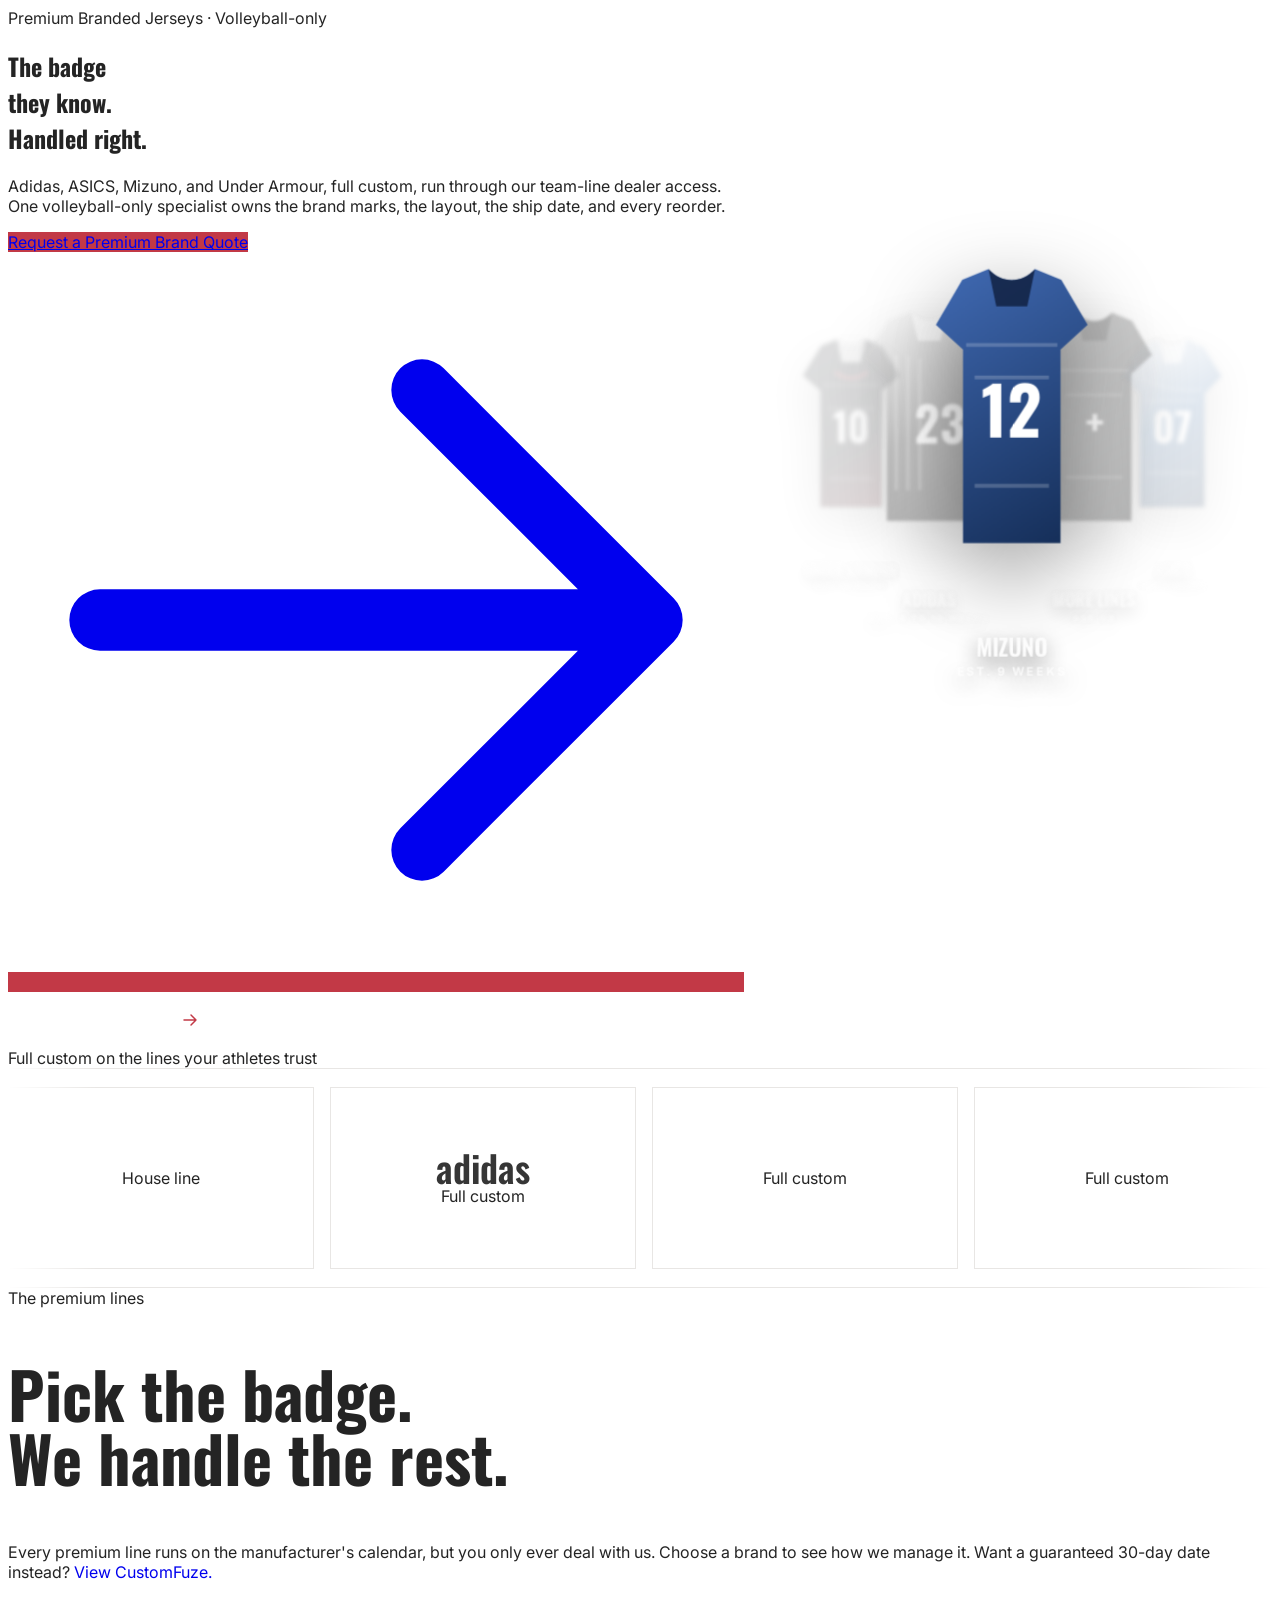
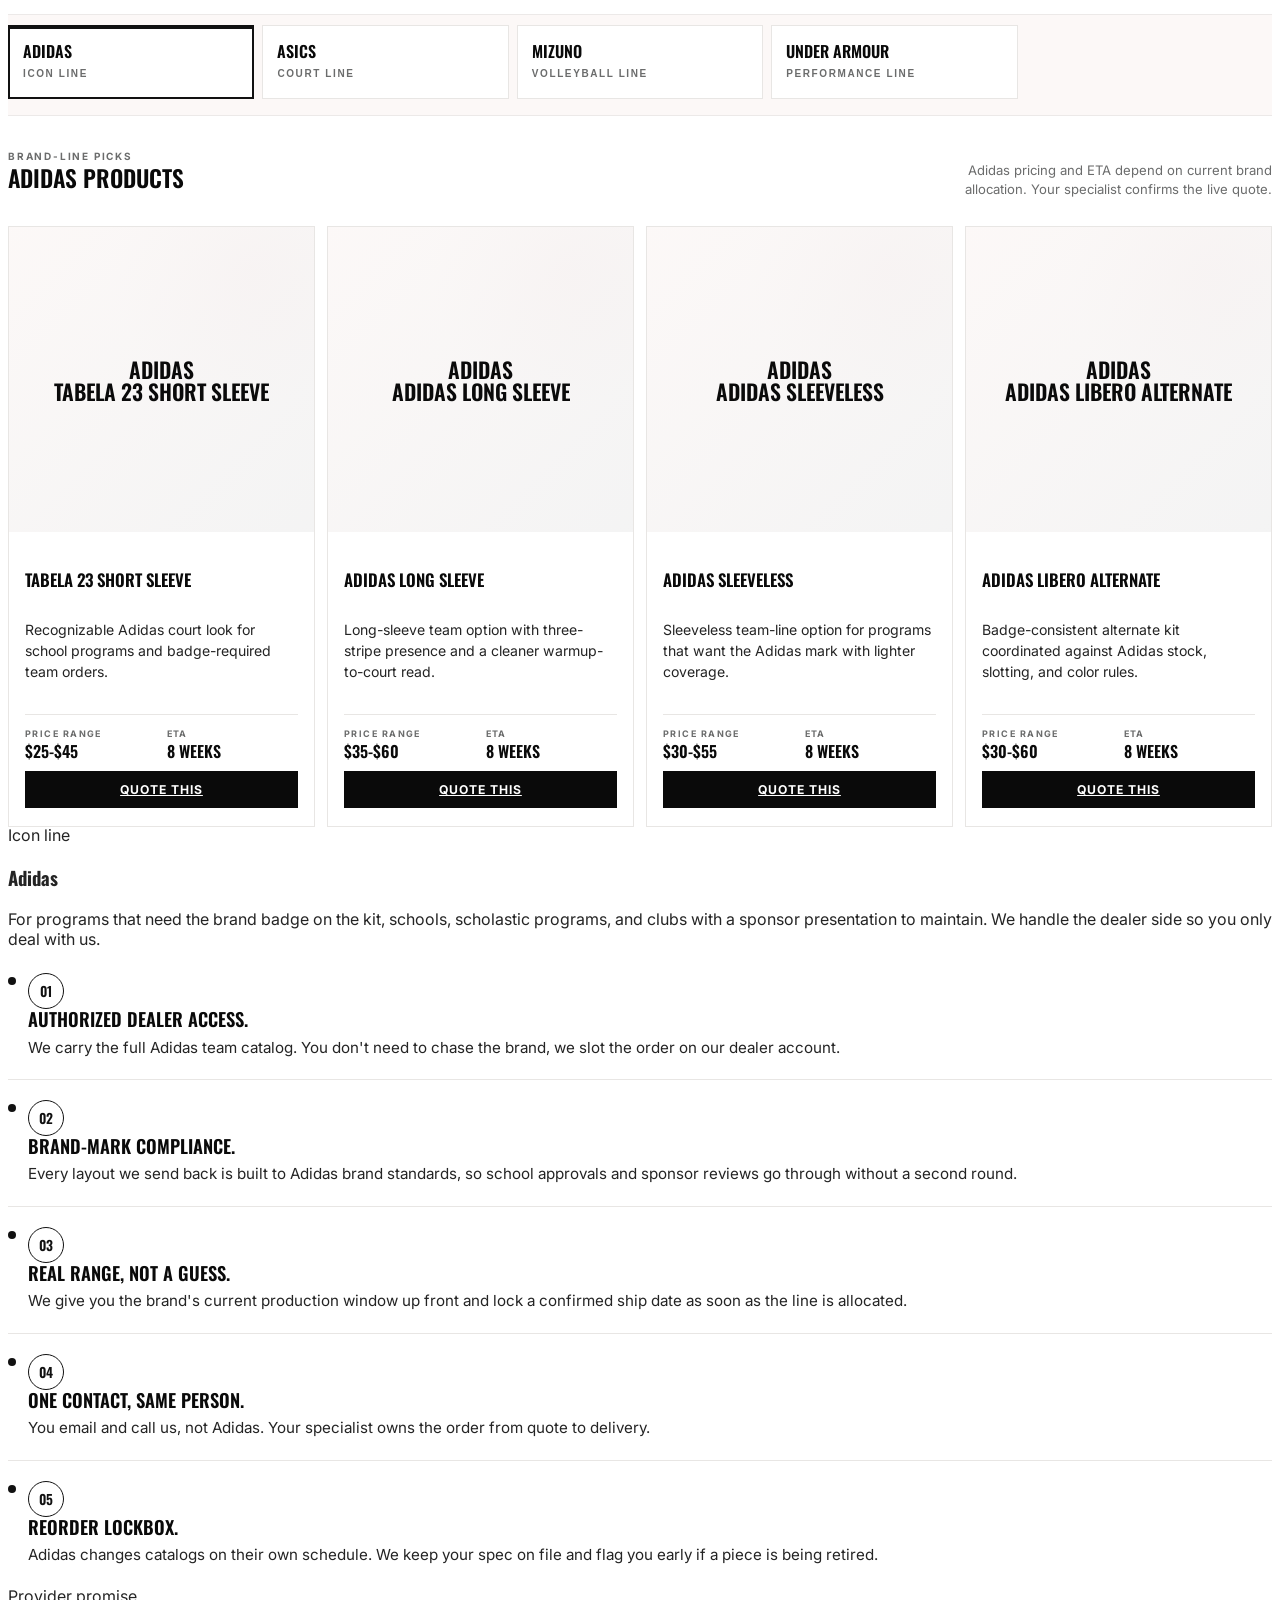
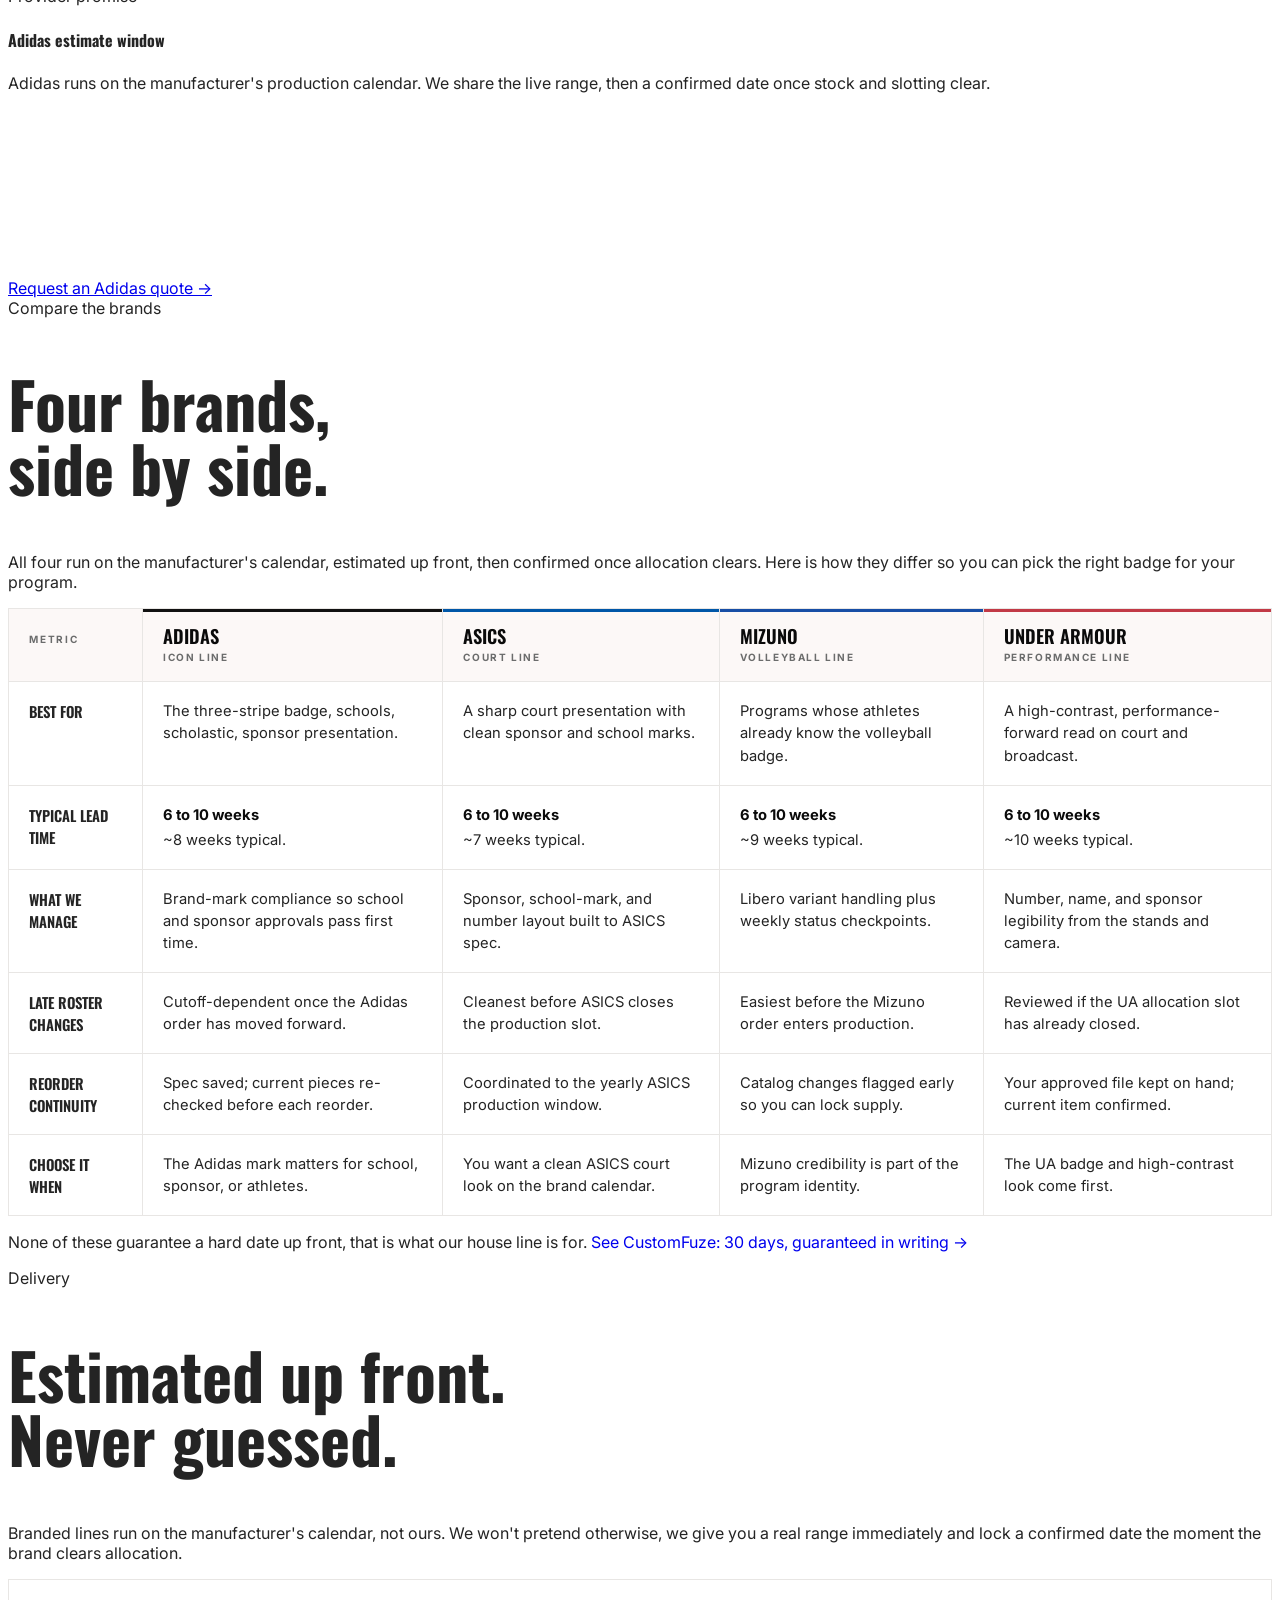
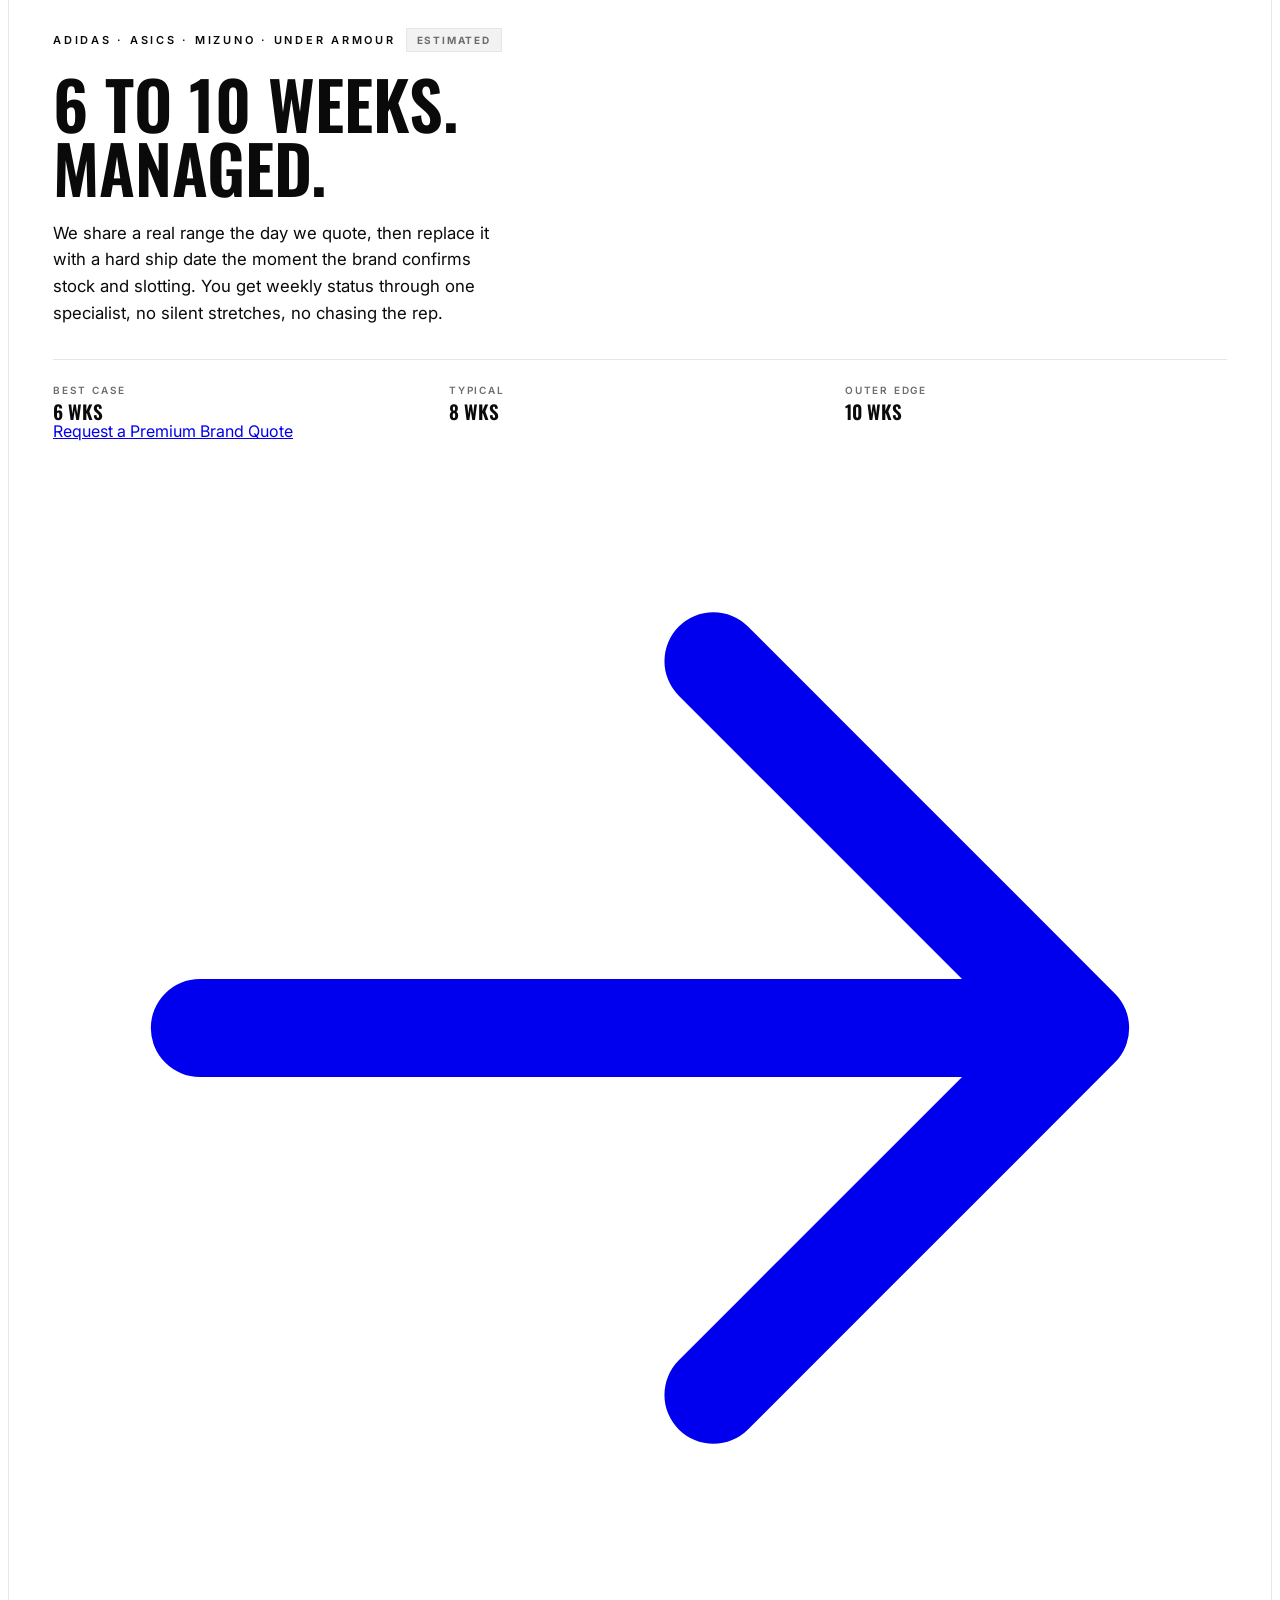
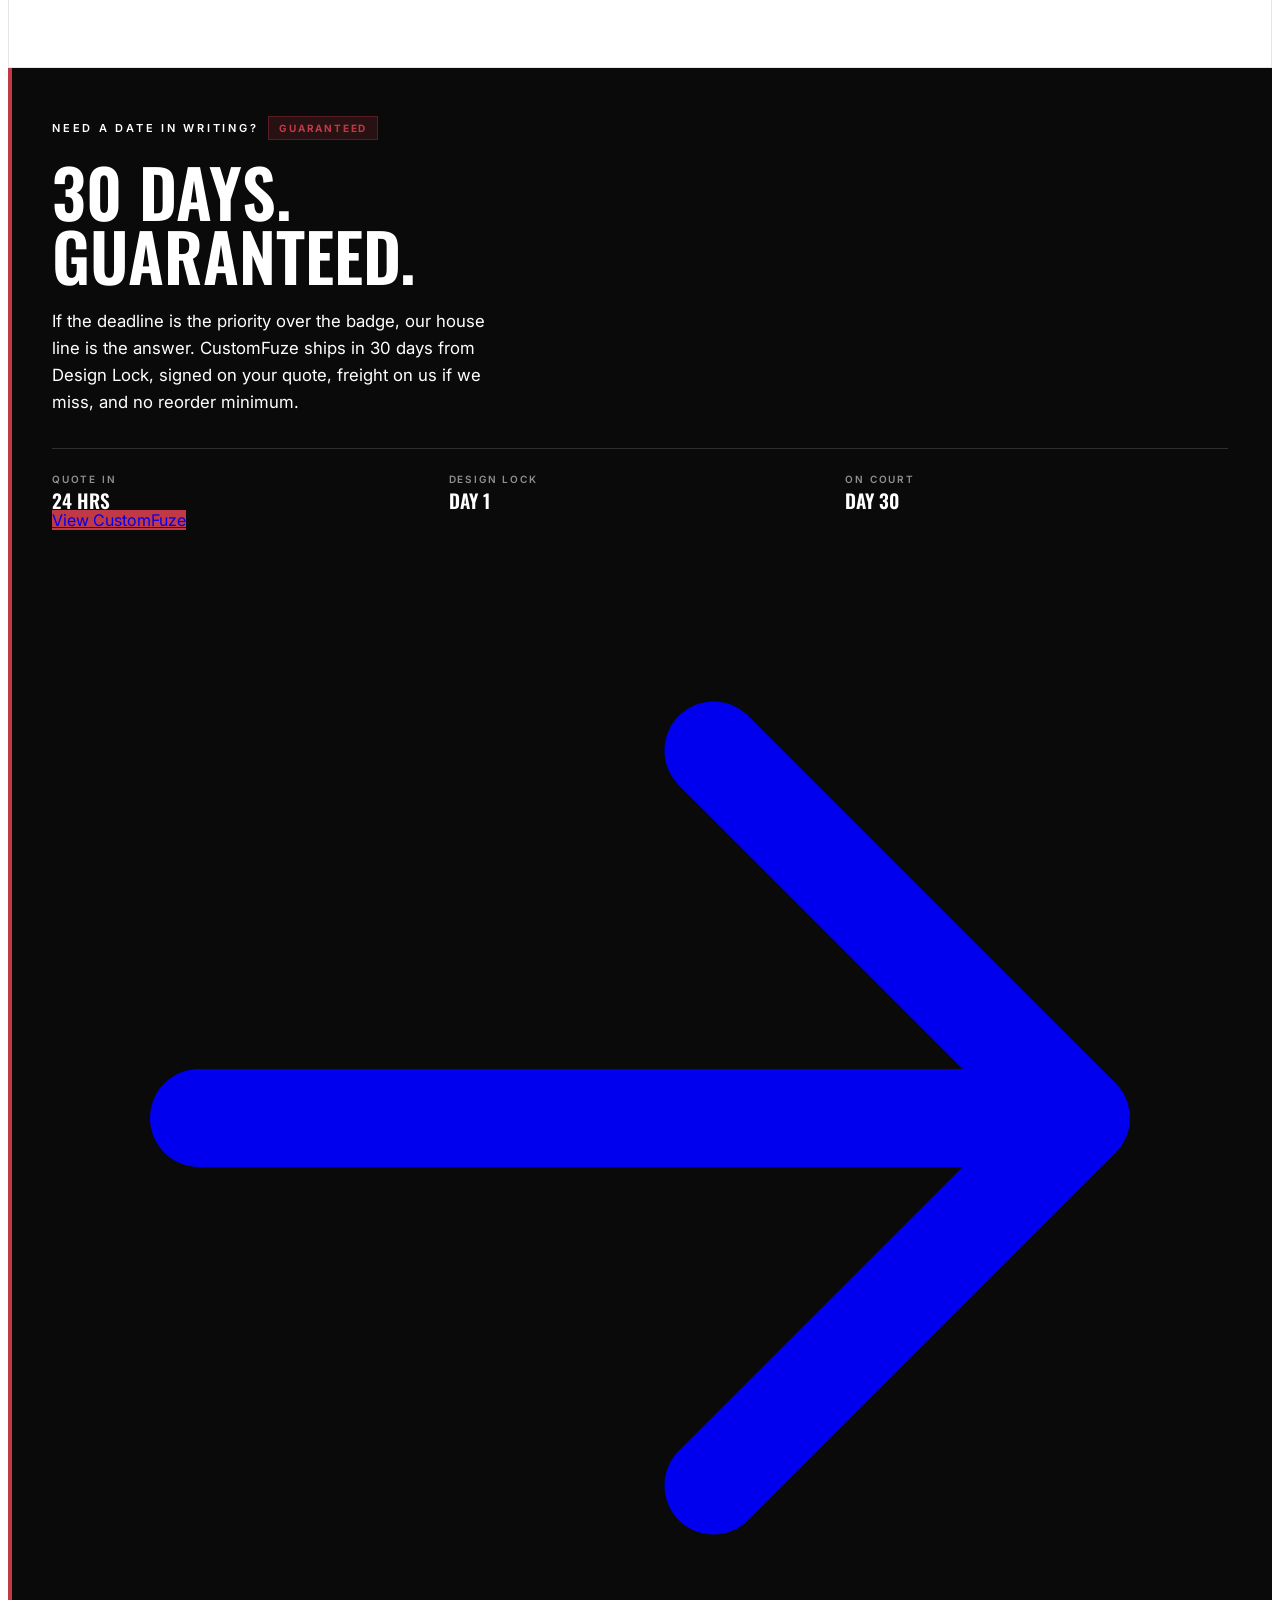
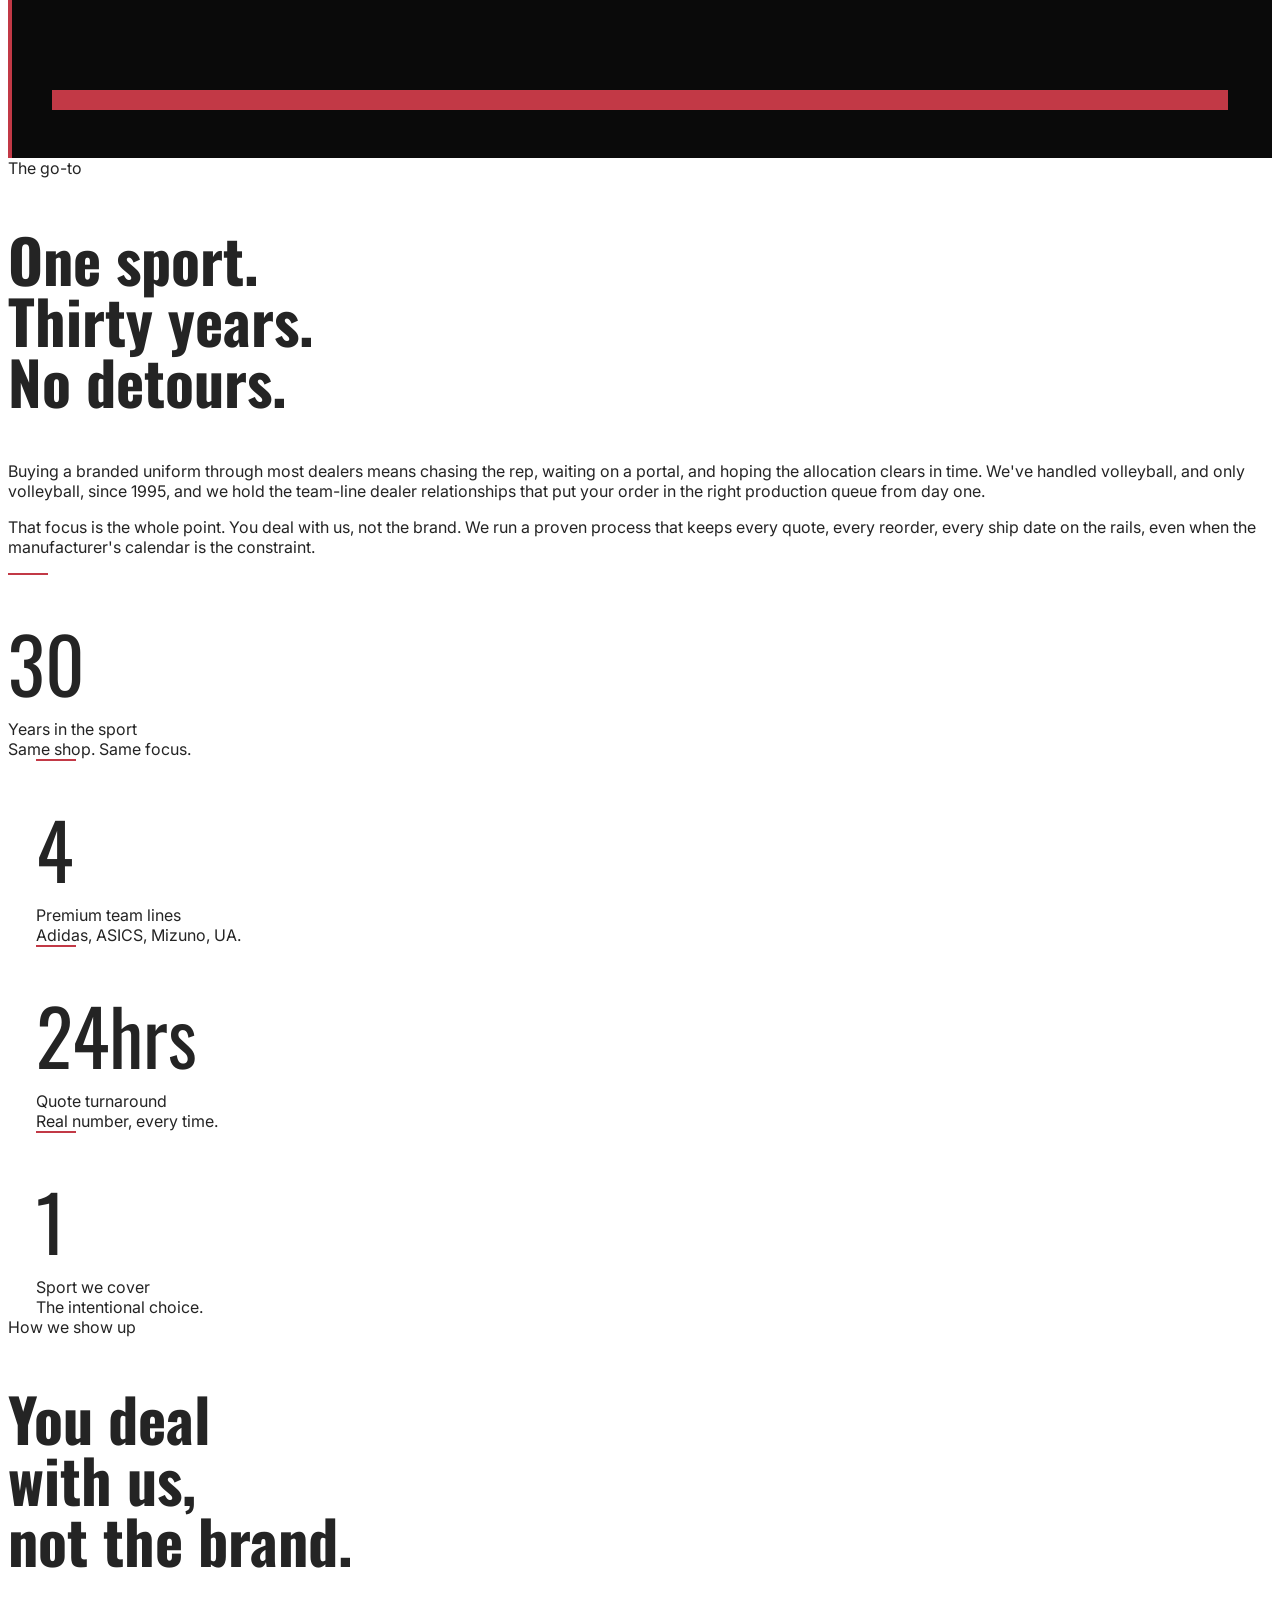
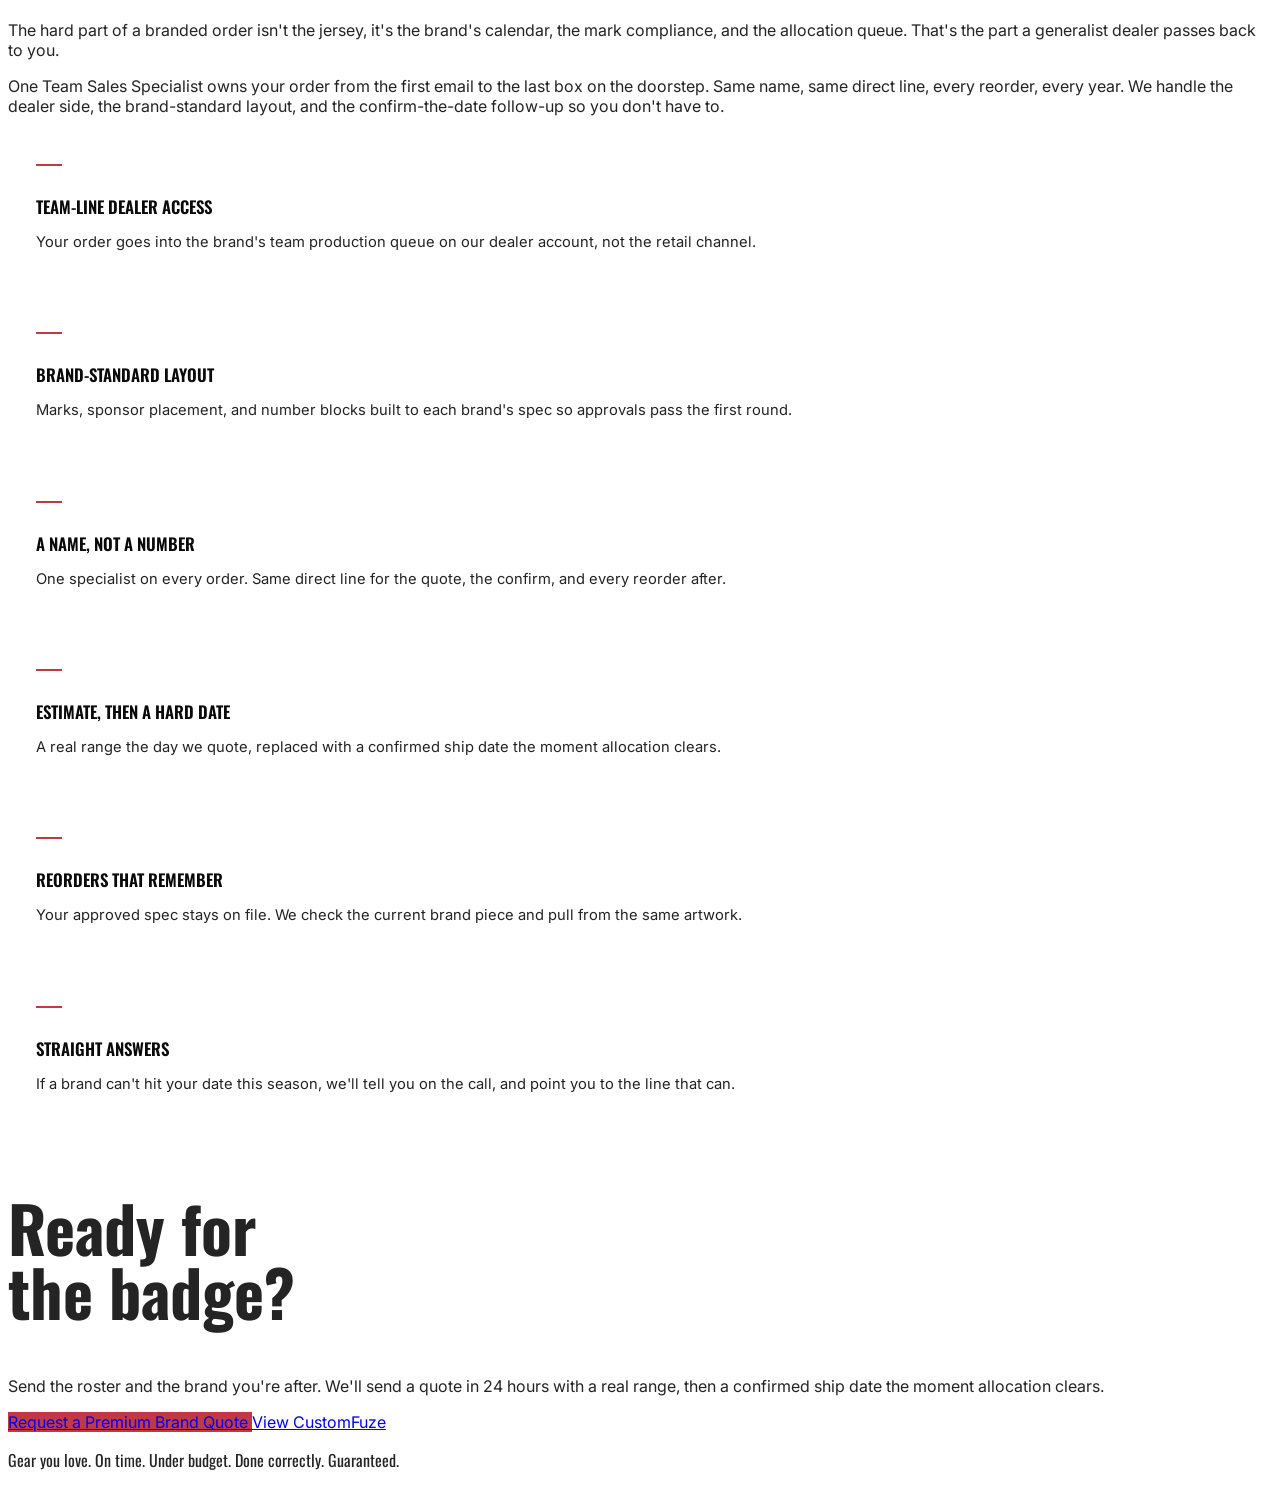
==== commit 87cfac6f: "Premium: remove timeline/calendar section, wire brand CTA to quote modal - Delete the 'Your date, on" ====
--- a/premium-brands.html
+++ b/premium-brands.html
@@ -52,7 +52,7 @@
     </a>
     <nav class="site-nav-links">
       <a href="index.html" class="site-nav-switch">
-        <span class="site-nav-switch-label-long">View&nbsp;</span>CustomFuze
+        View CustomFuze
         <svg fill="none" stroke="currentColor" stroke-width="2.2" viewBox="0 0 24 24"><path stroke-linecap="round" stroke-linejoin="round" d="M13.5 4.5 21 12m0 0-7.5 7.5M21 12H3"/></svg>
       </a>
       <a href="#quote" data-quote="premium" class="site-nav-cta">
@@ -346,75 +346,6 @@
 
 
 <!-- ====================================================================
-     SECTION 3. TIMELINE PICKER, per brand
-     ==================================================================== -->
-<section id="timeline" class="bg-avb-offwhite py-24 md:py-32 px-6 lg:px-12">
-  <div class="max-w-[1280px] mx-auto">
-
-    <div class="mb-12 lg:mb-16">
-      <div class="text-[11px] uppercase tracking-[0.25em] text-avb-grey font-semibold mb-4 reveal">Timeline</div>
-      <h2 class="font-display font-semibold text-avb-black uppercase reveal display-tight"
-          style="font-size: clamp(2.25rem, 5.5vw, 4rem); line-height: 1;">
-        Your date,<br>on the brand calendar.
-      </h2>
-      <p class="mt-5 text-avb-grey text-base md:text-lg max-w-xl reveal">
-        Pick the date your team needs to be on the court. We'll show you when to start, based on the brand you selected above.
-      </p>
-    </div>
-
-    <div class="grid lg:grid-cols-2 gap-10 lg:gap-16 items-stretch">
-
-      <div class="flex flex-col">
-        <div class="bg-white border border-avb-divider p-6 md:p-8 h-full w-full">
-          <div class="mb-7">
-            <div class="text-[11px] uppercase tracking-[0.22em] text-avb-grey font-semibold mb-2">Selected timeline</div>
-            <h3 id="cal-timeline-title" class="font-display font-semibold text-avb-black uppercase leading-none text-2xl md:text-3xl">Adidas Timeline</h3>
-            <p id="cal-timeline-subtitle" class="mt-2 text-sm text-avb-grey leading-relaxed">8-week Adidas estimate</p>
-          </div>
-          <div class="flex items-center justify-between mb-6">
-            <button id="cal-prev" class="text-avb-black hover:text-avb-red transition-colors p-1 disabled:text-avb-grey/40 disabled:cursor-not-allowed" aria-label="Previous month">
-              <svg class="w-5 h-5" fill="none" stroke="currentColor" stroke-width="2" viewBox="0 0 24 24"><path stroke-linecap="round" stroke-linejoin="round" d="M15.75 19.5 8.25 12l7.5-7.5"/></svg>
-            </button>
-            <div id="cal-label" class="font-display font-semibold uppercase tracking-wide text-avb-black text-lg md:text-xl"></div>
-            <button id="cal-next" class="text-avb-black hover:text-avb-red transition-colors p-1 disabled:text-avb-grey/40 disabled:cursor-not-allowed" aria-label="Next month">
-              <svg class="w-5 h-5" fill="none" stroke="currentColor" stroke-width="2" viewBox="0 0 24 24"><path stroke-linecap="round" stroke-linejoin="round" d="m8.25 4.5 7.5 7.5-7.5 7.5"/></svg>
-            </button>
-          </div>
-          <div class="grid grid-cols-7 gap-1 mb-2 text-[10px] uppercase tracking-[0.18em] text-avb-grey font-semibold text-center">
-            <div>Sun</div><div>Mon</div><div>Tue</div><div>Wed</div><div>Thu</div><div>Fri</div><div>Sat</div>
-          </div>
-          <div id="cal-grid" class="grid grid-cols-7 gap-1"></div>
-          <div class="mt-5 space-y-2 text-xs text-avb-grey">
-            <p id="cal-availability-note"></p>
-            <p><span class="font-semibold text-avb-red">Red dates</span> are rush requests: <span id="cal-rush-note"></span></p>
-            <p id="cal-ideal-note"></p>
-          </div>
-        </div>
-      </div>
-
-      <div class="flex">
-        <div class="bg-white border border-avb-divider p-6 md:p-8 h-full w-full flex flex-col">
-          <div class="mb-6">
-            <span class="text-[11px] uppercase tracking-[0.22em] text-avb-grey font-semibold">Timeline check</span>
-            <h3 id="tl-summary" class="mt-2 font-display font-semibold text-avb-black uppercase leading-tight text-[1.6rem]"></h3>
-            <p id="tl-helper" class="mt-2 text-sm text-avb-grey leading-relaxed"></p>
-          </div>
-          <div id="tl-track"></div>
-          <div id="tl-status" class="mt-10 pt-6 border-t border-avb-divider text-base leading-relaxed"></div>
-          <div class="mt-auto pt-8">
-            <a href="#quote" data-quote="premium" class="inline-flex w-full items-center justify-center gap-2 btn-red text-white font-medium px-7 py-4 text-base">
-              Send Us Your Roster
-              <svg class="w-4 h-4" fill="none" stroke="currentColor" stroke-width="2" viewBox="0 0 24 24"><path stroke-linecap="round" stroke-linejoin="round" d="M13.5 4.5 21 12m0 0-7.5 7.5M21 12H3"/></svg>
-            </a>
-          </div>
-        </div>
-      </div>
-    </div>
-  </div>
-</section>
-
-
-<!-- ====================================================================
      SECTION 4. DEADLINE, estimated (managed) vs. CustomFuze cross-sell
      ==================================================================== -->
 <section id="deadline" class="bg-white py-24 md:py-32 px-6 lg:px-12">
@@ -595,213 +526,6 @@
      ==================================================================== -->
 <script src="https://cdn.jsdelivr.net/npm/gsap@3.12.5/dist/gsap.min.js"></script>
 <script src="https://cdn.jsdelivr.net/npm/gsap@3.12.5/dist/ScrollTrigger.min.js"></script>
-
-
-<!-- ====================================================================
-     TIMELINE PICKER, per premium brand
-     ==================================================================== -->
-<script>
-(() => {
-  const calLabel = document.getElementById('cal-label');
-  const calGrid  = document.getElementById('cal-grid');
-  const calPrev  = document.getElementById('cal-prev');
-  const calNext  = document.getElementById('cal-next');
-  const calAvailabilityNote = document.getElementById('cal-availability-note');
-  const calRushNote = document.getElementById('cal-rush-note');
-  const calIdealNote = document.getElementById('cal-ideal-note');
-  const calTimelineTitle = document.getElementById('cal-timeline-title');
-  const calTimelineSubtitle = document.getElementById('cal-timeline-subtitle');
-  const tlTrack    = document.getElementById('tl-track');
-  const tlSummary  = document.getElementById('tl-summary');
-  const tlHelper   = document.getElementById('tl-helper');
-  const tlStatus   = document.getElementById('tl-status');
-
-  if (!calLabel || !calGrid || !calPrev || !calNext || !tlTrack || !tlSummary || !tlHelper || !tlStatus) return;
-
-  const ANCHOR_TODAY = startOfDay(new Date());
-  const MONTHS_LONG  = ['January','February','March','April','May','June','July','August','September','October','November','December'];
-  const MONTHS_SHORT = ['Jan','Feb','Mar','Apr','May','Jun','Jul','Aug','Sep','Oct','Nov','Dec'];
-  const fmtFull  = d => `${MONTHS_SHORT[d.getMonth()]} ${d.getDate()}, ${d.getFullYear()}`;
-  const fmtShort = d => `${MONTHS_SHORT[d.getMonth()]} ${d.getDate()}`;
-
-  function createBrandTimelineConfig({ brandName, allocationLabel, startLeadDays, designToOnCourtDays, productionOffsetDays, shipBufferDays, rushWindowDays, rangeLabel, lockLabel, lockNote }) {
-    return {
-      brandName, allocationLabel, startLeadDays, designToOnCourtDays, productionOffsetDays, shipBufferDays, rushWindowDays, rangeLabel,
-      idealCopy: `For the cleanest ${brandName} path`,
-      steps: [
-        { label: 'Start request', note: `${startLeadDays} days before ${lockLabel}` },
-        { label: lockLabel,       note: lockNote },
-        { label: 'Allocation',    note: allocationLabel },
-        { label: 'Ships',         note: 'Estimated brand ship window' },
-        { label: 'On Court',      note: 'Target date' }
-      ]
-    };
-  }
-
-  const TIMELINE_CONFIGS = {
-    adidas: createBrandTimelineConfig({ brandName: 'Adidas', allocationLabel: 'stock and slotting', startLeadDays: 5, designToOnCourtDays: 56, productionOffsetDays: 12, shipBufferDays: 9, rushWindowDays: 14, rangeLabel: '8-week Adidas estimate', lockLabel: 'Adidas Lock', lockNote: 'Roster, sizes, artwork, brand marks approved' }),
-    asics: createBrandTimelineConfig({ brandName: 'ASICS', allocationLabel: 'team-line allocation', startLeadDays: 4, designToOnCourtDays: 49, productionOffsetDays: 10, shipBufferDays: 8, rushWindowDays: 10, rangeLabel: '7-week ASICS estimate', lockLabel: 'ASICS Lock', lockNote: 'Roster, sponsor marks, number layout approved' }),
-    mizuno: createBrandTimelineConfig({ brandName: 'Mizuno', allocationLabel: 'volleyball-line allocation', startLeadDays: 6, designToOnCourtDays: 63, productionOffsetDays: 14, shipBufferDays: 10, rushWindowDays: 16, rangeLabel: '9-week Mizuno estimate', lockLabel: 'Mizuno Lock', lockNote: 'Roster, libero variant, artwork approved' }),
-    'under-armour': createBrandTimelineConfig({ brandName: 'Under Armour', allocationLabel: 'UA allocation', startLeadDays: 7, designToOnCourtDays: 70, productionOffsetDays: 16, shipBufferDays: 12, rushWindowDays: 18, rangeLabel: '10-week Under Armour estimate', lockLabel: 'UA Lock', lockNote: 'Roster, contrast layout, artwork approved' })
-  };
-
-  let activeTimelineSlug = 'adidas';
-  let selectedDate = addDays(ANCHOR_TODAY, 56);
-  let viewYear  = selectedDate.getFullYear();
-  let viewMonth = selectedDate.getMonth();
-
-  function startOfDay(date) { return new Date(date.getFullYear(), date.getMonth(), date.getDate()); }
-  function addDays(date, days) { const d = new Date(date); d.setDate(d.getDate() + days); return d; }
-  function diffDays(a, b) {
-    const x = new Date(a.getFullYear(), a.getMonth(), a.getDate());
-    const y = new Date(b.getFullYear(), b.getMonth(), b.getDate());
-    return Math.round((x - y) / 86400000);
-  }
-  function isSameDay(a, b) { return a.getFullYear() === b.getFullYear() && a.getMonth() === b.getMonth() && a.getDate() === b.getDate(); }
-  function getActiveConfig() { return TIMELINE_CONFIGS[activeTimelineSlug] || TIMELINE_CONFIGS.adidas; }
-  function getActiveTiming() {
-    const config = getActiveConfig();
-    const minIdealDate = getOnCourtDate(addDays(ANCHOR_TODAY, config.startLeadDays));
-    return { config, minIdealDate, minDate: addDays(minIdealDate, -config.rushWindowDays), maxDate: addDays(ANCHOR_TODAY, 365) };
-  }
-  function getDesignLockDate(onCourtDate) { return addDays(onCourtDate, -getActiveConfig().designToOnCourtDays); }
-  function getOnCourtDate(designLockDate) { return addDays(designLockDate, getActiveConfig().designToOnCourtDays); }
-  function getTimelineDates(onCourtDate) {
-    const config = getActiveConfig();
-    const designLock = getDesignLockDate(onCourtDate);
-    const shipDate = addDays(onCourtDate, -config.shipBufferDays);
-    return [addDays(designLock, -config.startLeadDays), designLock, addDays(designLock, config.productionOffsetDays), shipDate, onCourtDate];
-  }
-  function getDateState(date) {
-    const { minDate, minIdealDate, maxDate } = getActiveTiming();
-    if (date < minDate || date > maxDate) return 'disabled';
-    if (date < minIdealDate) return 'critical';
-    return 'ideal';
-  }
-
-  function updateCalendarNotes() {
-    const { config, minDate, minIdealDate } = getActiveTiming();
-    const rushEnd = addDays(minIdealDate, -1);
-    if (calTimelineTitle) calTimelineTitle.textContent = `${config.brandName} Timeline`;
-    if (calTimelineSubtitle) calTimelineSubtitle.textContent = config.rangeLabel;
-    if (calAvailabilityNote) calAvailabilityNote.textContent = `Today is ${fmtFull(ANCHOR_TODAY)}. Dates before ${fmtFull(minDate)} are unavailable for ${config.brandName}.`;
-    if (calRushNote) calRushNote.textContent = `${fmtFull(minDate)} through ${fmtFull(rushEnd)} are outside the ideal ${config.rangeLabel}, but we'll review what is possible.`;
-    if (calIdealNote) calIdealNote.textContent = `${config.idealCopy}, choose ${fmtFull(minIdealDate)} or later so approval, production, shipping, and team handoff all have room to breathe.`;
-  }
-
-  function renderCalendar() {
-    calLabel.textContent = `${MONTHS_LONG[viewMonth]} ${viewYear}`;
-    calGrid.innerHTML = '';
-    const firstDay = new Date(viewYear, viewMonth, 1);
-    const lastDay  = new Date(viewYear, viewMonth + 1, 0);
-    const startBlanks = firstDay.getDay();
-    const totalDays = lastDay.getDate();
-    for (let i = 0; i < startBlanks; i++) { const cell = document.createElement('div'); cell.className = 'cal-cell'; calGrid.appendChild(cell); }
-    for (let day = 1; day <= totalDays; day++) {
-      const date = new Date(viewYear, viewMonth, day);
-      const cell = document.createElement('div'); cell.className = 'cal-cell';
-      const btn = document.createElement('button'); btn.type = 'button'; btn.textContent = day;
-      const dateState = getDateState(date);
-      const disabled = dateState === 'disabled';
-      const isCritical = dateState === 'critical';
-      const isSelected = isSameDay(date, selectedDate);
-      const isToday = isSameDay(date, ANCHOR_TODAY);
-      btn.className = 'cal-day ' + (
-        disabled ? 'cal-day--disabled' :
-        isSelected && isCritical ? 'cal-day--selected-critical' :
-        isSelected ? 'cal-day--selected' :
-        isCritical ? 'cal-day--critical' :
-        isToday ? 'cal-day--today' : 'cal-day--default'
-      );
-      if (isCritical) btn.setAttribute('aria-label', `${fmtFull(date)} rush request window`);
-      if (disabled) btn.disabled = true;
-      else btn.addEventListener('click', () => { selectedDate = date; renderCalendar(); updateTimeline(); });
-      cell.appendChild(btn); calGrid.appendChild(cell);
-    }
-    const { minDate, maxDate } = getActiveTiming();
-    const minMonthStart = new Date(minDate.getFullYear(), minDate.getMonth(), 1);
-    const maxMonthStart = new Date(maxDate.getFullYear(), maxDate.getMonth(), 1);
-    const viewMonthStart = new Date(viewYear, viewMonth, 1);
-    calPrev.disabled = viewMonthStart <= minMonthStart;
-    calNext.disabled = viewMonthStart >= maxMonthStart;
-  }
-
-  calPrev.addEventListener('click', () => { if (calPrev.disabled) return; const prev = new Date(viewYear, viewMonth - 1, 1); viewMonth = prev.getMonth(); viewYear = prev.getFullYear(); renderCalendar(); });
-  calNext.addEventListener('click', () => { if (calNext.disabled) return; const next = new Date(viewYear, viewMonth + 1, 1); viewMonth = next.getMonth(); viewYear = next.getFullYear(); renderCalendar(); });
-
-  function buildTimelineSteps() {
-    tlTrack.innerHTML = '';
-    getActiveConfig().steps.forEach((step, i) => {
-      const row = document.createElement('div');
-      row.className = 'tl-step'; row.dataset.idx = i;
-      row.innerHTML = `<div class="tl-step-marker">${i + 1}</div><div><div class="tl-step-kicker">${step.note}</div><div class="tl-step-title">${step.label}</div></div><div class="tl-step-date" data-role="date"></div>`;
-      tlTrack.appendChild(row);
-    });
-  }
-
-  function updateTimeline() {
-    const config = getActiveConfig();
-    const { minIdealDate } = getActiveTiming();
-    const today = ANCHOR_TODAY;
-    const target = selectedDate;
-    const dates = getTimelineDates(target);
-    const dateState = getDateState(target);
-    const rows = tlTrack.querySelectorAll('.tl-step');
-    rows.forEach((row, i) => {
-      const isTarget = i === dates.length - 1;
-      const isPast = dates[i] < today && !isSameDay(dates[i], today);
-      row.classList.toggle('tl-step--target', isTarget);
-      row.classList.toggle('tl-step--critical', dateState === 'critical');
-      row.classList.toggle('tl-step--past', isPast);
-      row.querySelector('[data-role="date"]').textContent = fmtShort(dates[i]);
-    });
-    const days = diffDays(target, today);
-    const dayLabel = days === 1 ? 'day' : 'days';
-    const earliestIdealDays = diffDays(minIdealDate, today);
-    let html = '';
-    if (dateState === 'critical') {
-      tlSummary.textContent = 'Rush review needed';
-      tlHelper.textContent = `Selected on-court date: ${fmtFull(target)}. This is ${days} ${dayLabel} from today and needs a ${config.brandName} timeline review before we can commit.`;
-      html = `<p class="text-avb-red"><span class="font-semibold">Rush request.</span> ${fmtFull(target)} is before the ideal ${config.brandName} window. The normal start point was ${fmtFull(dates[0])} and lock date was ${fmtFull(dates[1])}; we will review it and confirm what is possible.</p>`;
-    } else if (days <= earliestIdealDays + 3) {
-      tlSummary.textContent = 'Earliest ideal schedule';
-      tlHelper.textContent = `Selected on-court date: ${fmtFull(target)}. The milestones below keep the order inside the ${config.brandName} ${config.rangeLabel}.`;
-      html = `<p class="text-avb-black"><span class="font-semibold">Earliest ideal window.</span> Start by ${fmtFull(dates[0])}; lock the order by ${fmtFull(dates[1])}, the next milestone is ${fmtFull(dates[2])}, ships around ${fmtFull(dates[3])}, and lands on court ${fmtFull(target)}.</p>`;
-    } else if (days <= earliestIdealDays + 28) {
-      tlSummary.textContent = 'Standard schedule';
-      tlHelper.textContent = `Selected on-court date: ${fmtFull(target)}. Use these dates as the latest safe checkpoints for ${config.brandName}.`;
-      html = `<p class="text-avb-black"><span class="font-semibold">Standard window.</span> Start by ${fmtFull(dates[0])} and lock the order by ${fmtFull(dates[1])} to keep the ${config.brandName} schedule intact.</p>`;
-    } else {
-      tlSummary.textContent = 'Plenty of runway';
-      tlHelper.textContent = `Selected on-court date: ${fmtFull(target)}. You have room to plan before the ${config.brandName} production clock starts.`;
-      html = `<p class="text-avb-black"><span class="font-semibold">Plenty of runway.</span> Your ${config.brandName} start target is ${fmtFull(dates[0])}, with room to plan before lock.</p>`;
-    }
-    tlStatus.innerHTML = html;
-  }
-
-  function ensureSelectedDateForActiveBrand(forceIdeal = false) {
-    const { minDate, minIdealDate, maxDate } = getActiveTiming();
-    if (forceIdeal || selectedDate < minDate || selectedDate > maxDate) selectedDate = minIdealDate;
-    viewYear = selectedDate.getFullYear();
-    viewMonth = selectedDate.getMonth();
-  }
-
-  window.updateTimelineBrand = brandSlug => {
-    activeTimelineSlug = TIMELINE_CONFIGS[brandSlug] ? brandSlug : 'adidas';
-    ensureSelectedDateForActiveBrand(true);
-    buildTimelineSteps();
-    updateCalendarNotes();
-    renderCalendar();
-    updateTimeline();
-  };
-
-  ensureSelectedDateForActiveBrand();
-  buildTimelineSteps();
-  updateCalendarNotes();
-  renderCalendar();
-  updateTimeline();
-})();
-</script>
 
 
 <!-- ====================================================================
@@ -972,10 +696,10 @@
     <div class="build-side-proof"><span class="build-side-proof-label">${label}</span><span class="build-side-proof-value">${value}</span></div>`).join('');
 
   buildSideCta.textContent = `Request an ${brand.name} quote →`;
-  buildSideCta.href = `mailto:team@allvolleyball.com?subject=${encodeURIComponent(`${brand.name} sublimation quote`)}`;
+  buildSideCta.href = '#quote';
+  buildSideCta.setAttribute('data-quote', 'premium');
 
   renderBrandProducts(brand);
-  if (typeof window.updateTimelineBrand === 'function') window.updateTimelineBrand(brand.slug);
 }
 
 function escapeHtml(value) {
